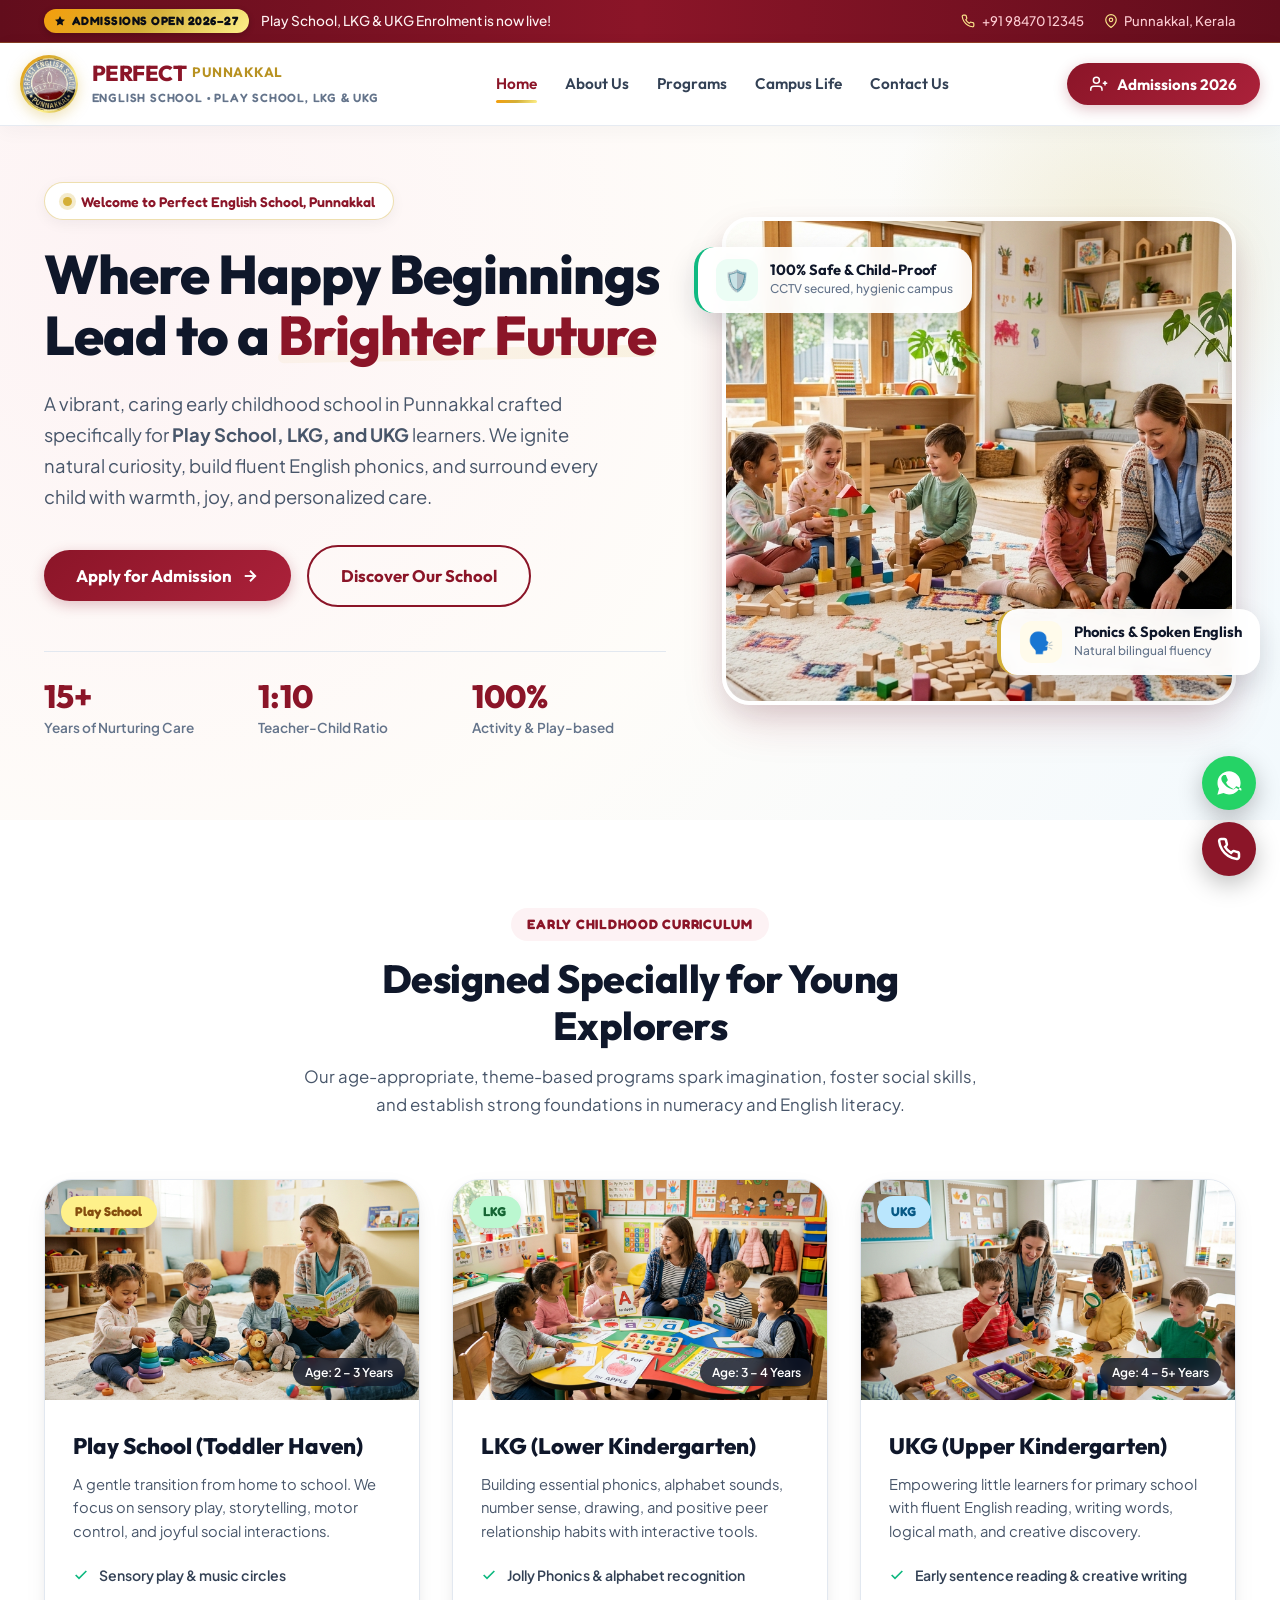
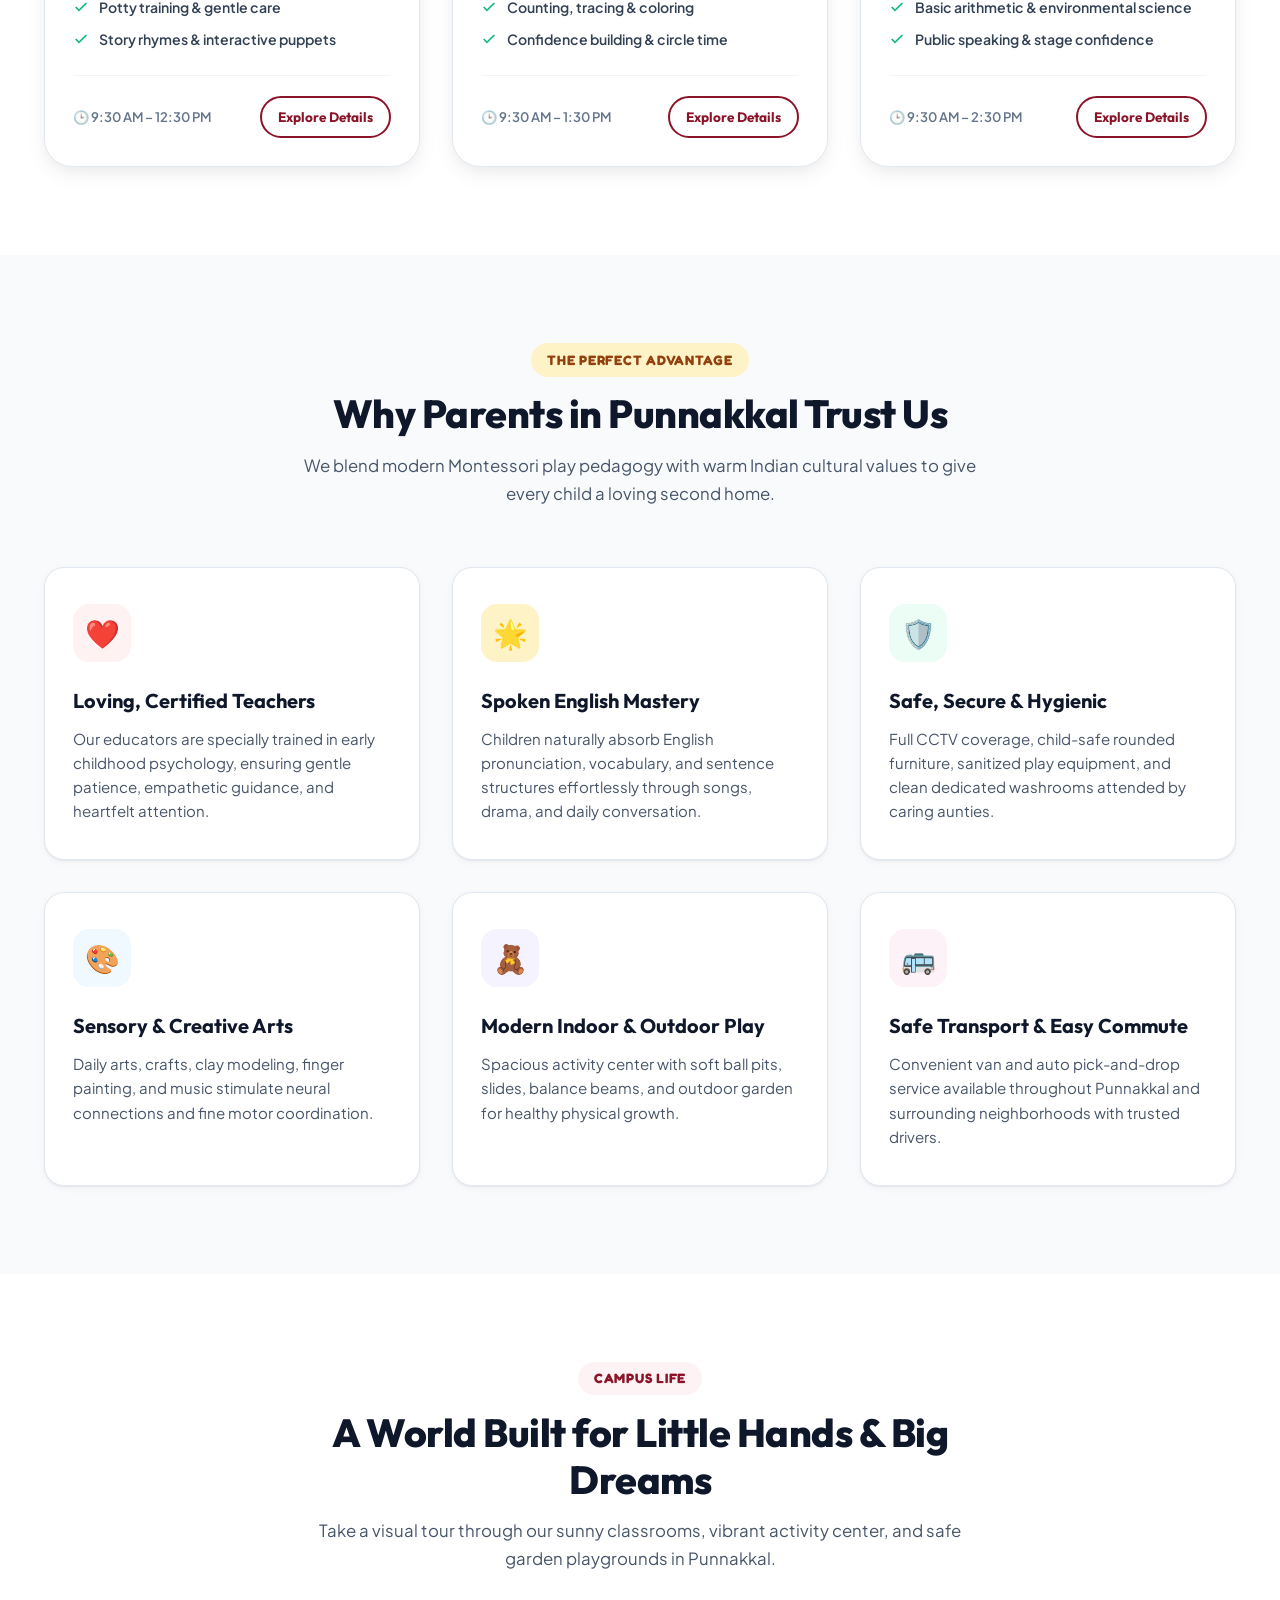
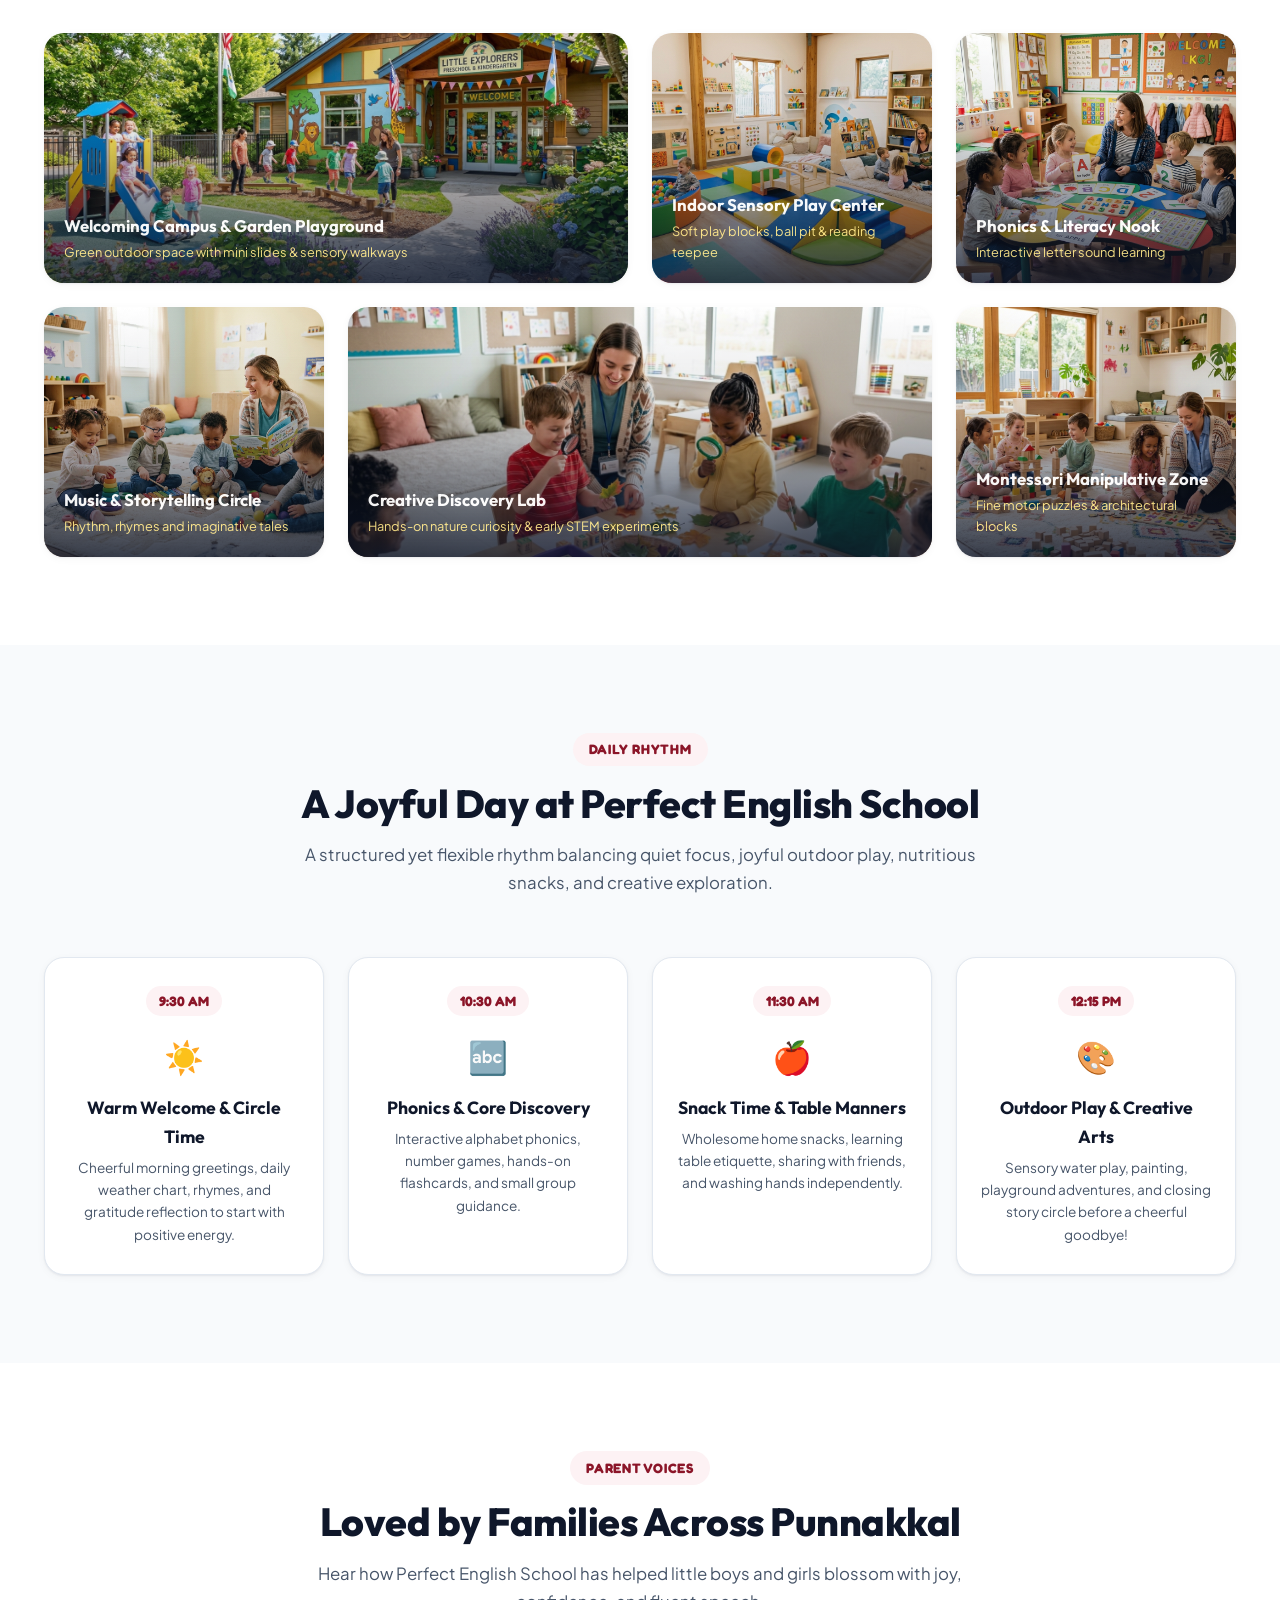
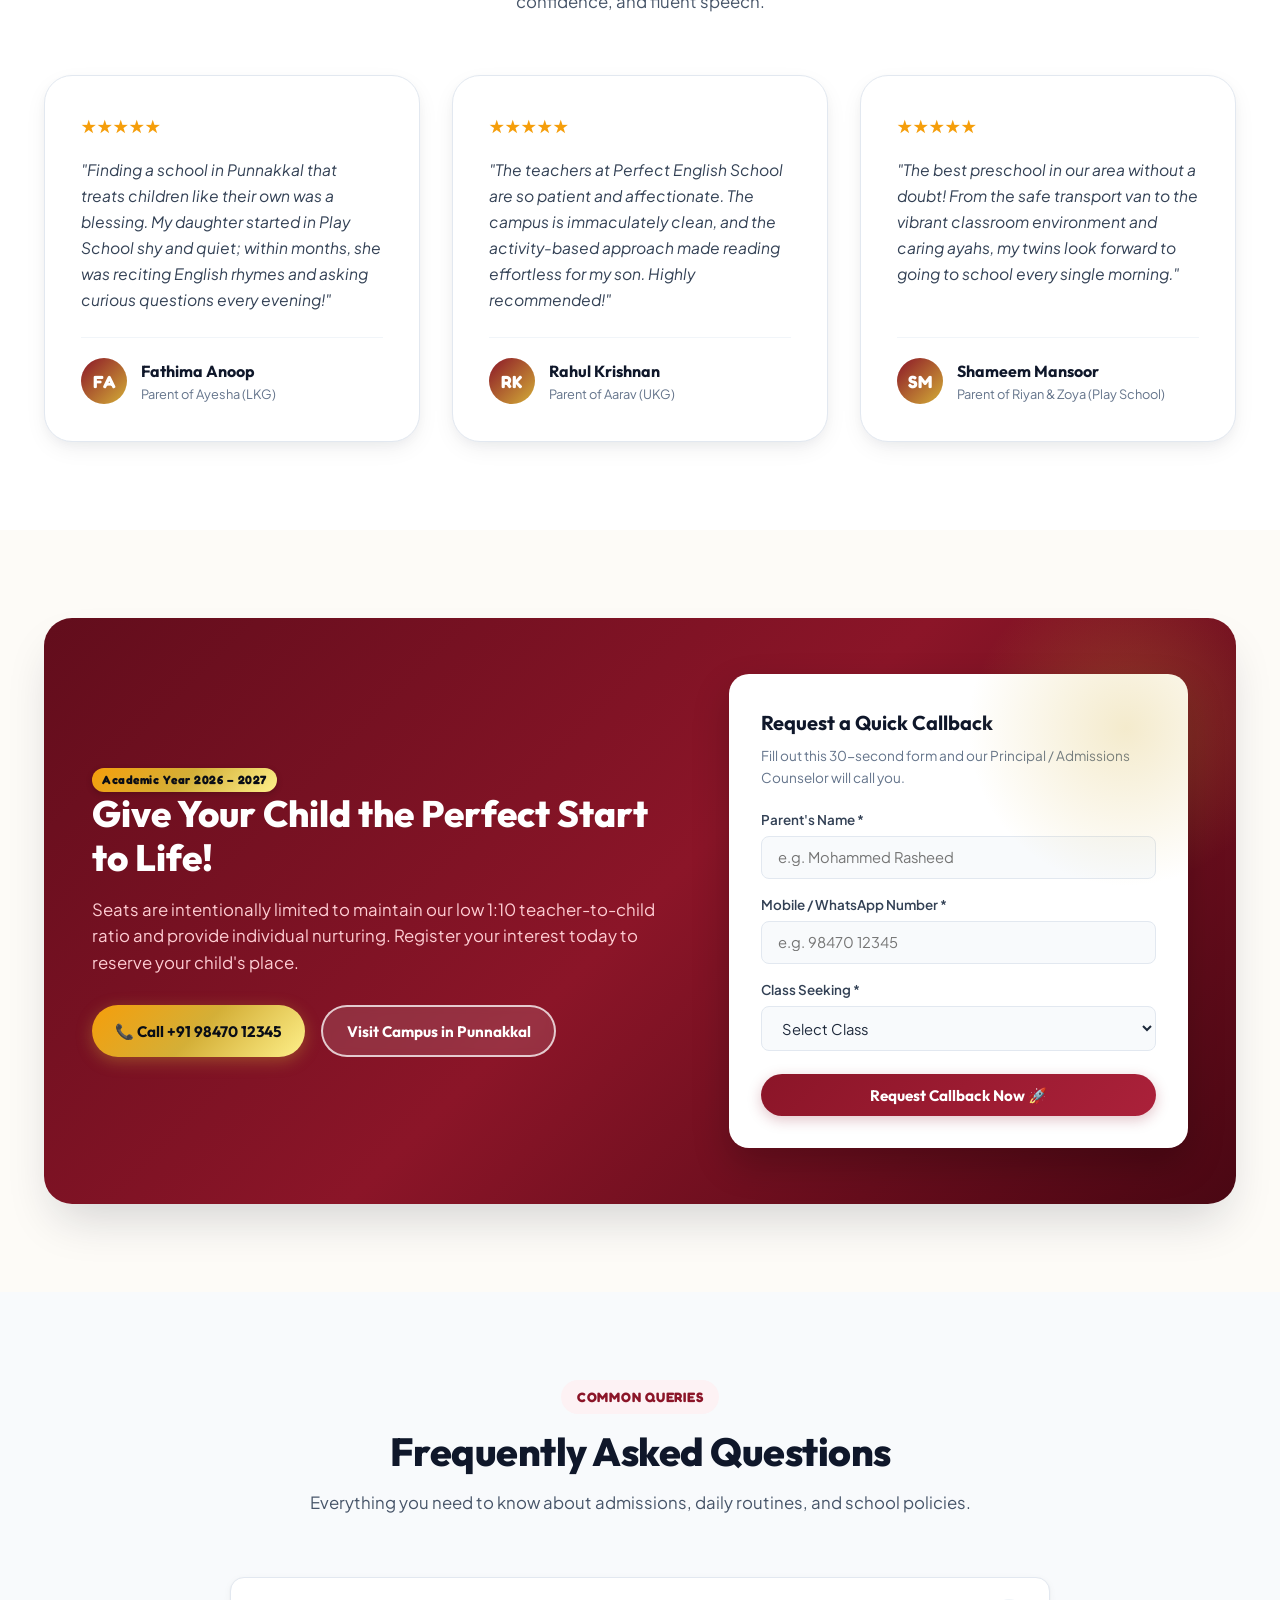
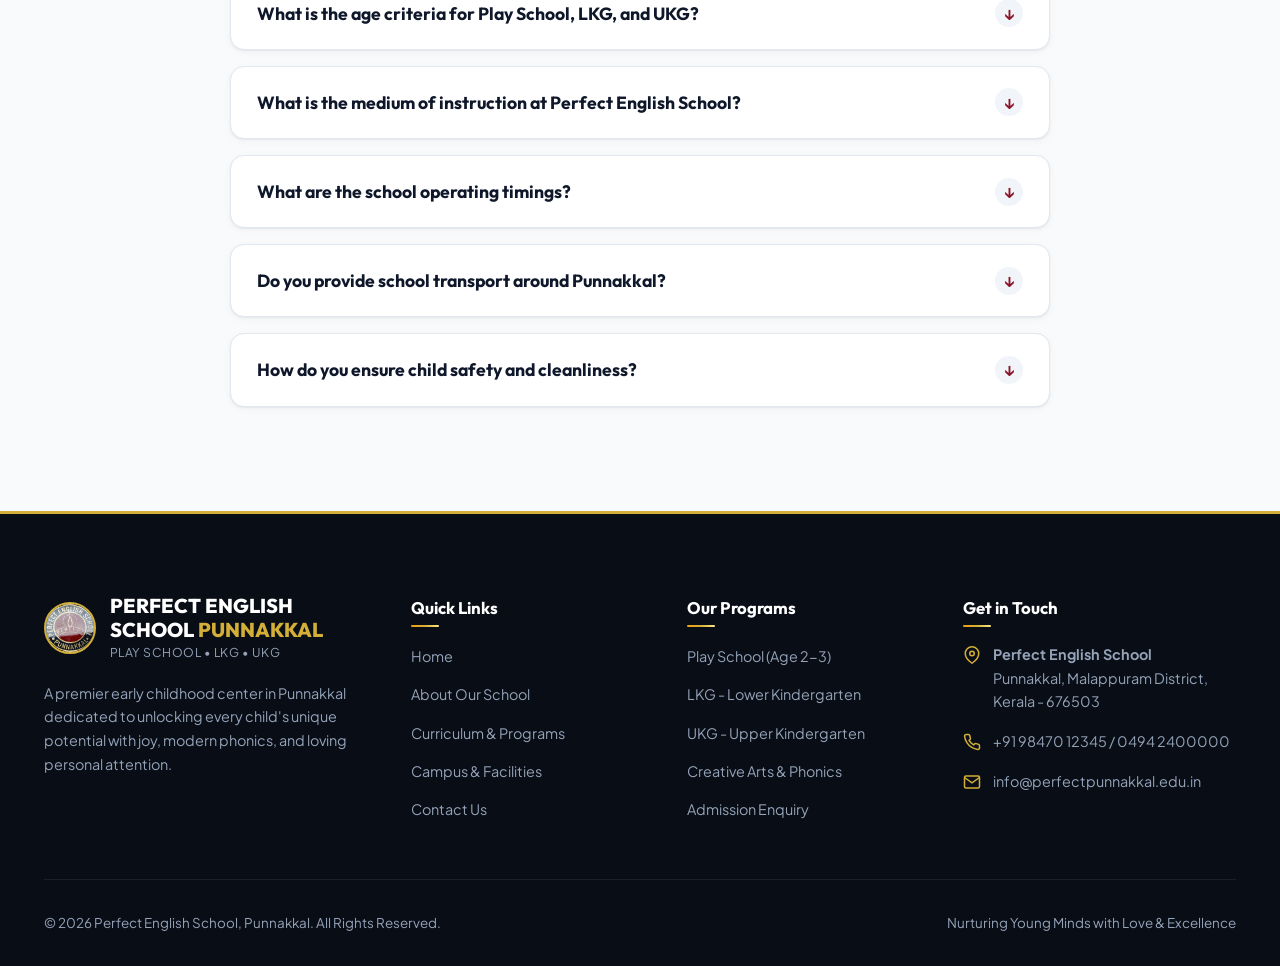
==== index.html @ a6087f50 "Initial commit: Modern school website for Perfect English School Punnakkal (Play School, LKG, UKG)" ====
<!DOCTYPE html>
<html lang="en">
<head>
  <meta charset="UTF-8">
  <meta name="viewport" content="width=device-width, initial-scale=1.0">
  <title>Perfect English School Punnakkal | Best Play School, LKG & UKG in Punnakkal</title>
  <meta name="description" content="Welcome to Perfect English School, Punnakkal. Nurturing young minds through modern Play School, LKG, and UKG education. Safe campus, English phonics, loving teachers, and activity-based learning.">
  <meta name="keywords" content="Perfect English School Punnakkal, Play school Punnakkal, LKG UKG school Punnakkal, preschool Malappuram Kerala, kindergarten Punnakkal">
  <meta property="og:title" content="Perfect English School Punnakkal | Play School, LKG & UKG">
  <meta property="og:description" content="A warm, modern early childhood learning haven in Punnakkal for Play School, LKG, and UKG. Admissions open!">
  <meta property="og:image" content="assets/images/school-logo.jpg">
  <link rel="icon" type="image/jpeg" href="assets/images/school-logo.jpg">
  <link rel="stylesheet" href="assets/css/style.css">
</head>
<body>

  <!-- Top Announcement Bar -->
  <div class="top-bar">
    <div class="container">
      <div class="top-bar-left">
        <span class="badge-tag">
          <svg width="12" height="12" viewBox="0 0 24 24" fill="currentColor"><path d="M12 2l3.09 6.26L22 9.27l-5 4.87 1.18 6.88L12 17.77l-6.18 3.25L7 14.14 2 9.27l6.91-1.01L12 2z"/></svg>
          ADMISSIONS OPEN 2026–27
        </span>
        <span class="top-bar-text">Play School, LKG &amp; UKG Enrolment is now live!</span>
      </div>
      <div class="top-bar-right">
        <a href="tel:+919847000000" class="top-bar-link">
          <svg viewBox="0 0 24 24" fill="none" stroke="currentColor" stroke-width="2"><path d="M22 16.92v3a2 2 0 0 1-2.18 2 19.79 19.79 0 0 1-8.63-3.07 19.5 19.5 0 0 1-6-6 19.79 19.79 0 0 1-3.07-8.67A2 2 0 0 1 4.11 2h3a2 2 0 0 1 2 1.72 12.84 12.84 0 0 0 .7 2.81 2 2 0 0 1-.45 2.11L8.09 9.91a16 16 0 0 0 6 6l1.27-1.27a2 2 0 0 1 2.11-.45 12.84 12.84 0 0 0 2.81.7A2 2 0 0 1 22 16.92z"/></svg>
          +91 98470 12345
        </a>
        <a href="https://maps.google.com" target="_blank" class="top-bar-link">
          <svg viewBox="0 0 24 24" fill="none" stroke="currentColor" stroke-width="2"><path d="M21 10c0 7-9 13-9 13s-9-6-9-13a9 9 0 0 1 18 0z"/><circle cx="12" cy="10" r="3"/></svg>
          Punnakkal, Kerala
        </a>
      </div>
    </div>
  </div>

  <!-- Main Navigation Header -->
  <header class="header-main">
    <div class="container nav-wrap">
      <a href="index.html" class="brand" title="Perfect English School Punnakkal Home">
        <div class="brand-logo-frame">
          <img src="assets/images/school-logo.jpg" alt="Perfect English School Punnakkal Official Logo" width="58" height="58">
        </div>
        <div class="brand-text">
          <div class="brand-title">
            PERFECT <span class="brand-location">PUNNAKKAL</span>
          </div>
          <div class="brand-subtitle">ENGLISH SCHOOL • PLAY SCHOOL, LKG &amp; UKG</div>
        </div>
      </a>

      <!-- Navigation Links -->
      <nav class="nav-menu" id="navMenu">
        <a href="index.html" class="nav-link active">Home</a>
        <a href="about.html" class="nav-link">About Us</a>
        <a href="programs.html" class="nav-link">Programs</a>
        <a href="#campus" class="nav-link">Campus Life</a>
        <a href="contact.html" class="nav-link">Contact Us</a>
        <!-- Mobile drawer visible CTA -->
        <a href="#" class="btn btn-primary btn-sm mobile-nav-cta" data-open-modal="admission">Enquire Now</a>
      </nav>

      <!-- Action Buttons -->
      <div class="nav-actions">
        <button type="button" class="btn btn-primary" data-open-modal="admission">
          <svg class="btn-icon" viewBox="0 0 24 24" fill="none" stroke="currentColor" stroke-width="2"><path d="M16 21v-2a4 4 0 0 0-4-4H5a4 4 0 0 0-4 4v2"/><circle cx="8.5" cy="7" r="4"/><line x1="20" y1="8" x2="20" y2="14"/><line x1="23" y1="11" x2="17" y2="11"/></svg>
          Admissions 2026
        </button>
        <button type="button" class="nav-toggle" id="navToggle" aria-label="Toggle navigation menu" aria-expanded="false">
          <span></span>
          <span></span>
          <span></span>
        </button>
      </div>
    </div>
  </header>

  <!-- Hero Section -->
  <section class="hero">
    <div class="container">
      <div class="hero-grid">
        <div class="hero-content">
          <div class="hero-badge-pill">
            <span class="hero-badge-dot"></span>
            <span>Welcome to Perfect English School, Punnakkal</span>
          </div>
          <h1 class="hero-title">
            Where Happy Beginnings Lead to a <span class="highlight">Brighter Future</span>
          </h1>
          <p class="hero-lead">
            A vibrant, caring early childhood school in Punnakkal crafted specifically for <strong>Play School, LKG, and UKG</strong> learners. We ignite natural curiosity, build fluent English phonics, and surround every child with warmth, joy, and personalized care.
          </p>

          <div class="hero-cta-group">
            <button type="button" class="btn btn-primary btn-lg" data-open-modal="admission">
              Apply for Admission
              <svg width="18" height="18" viewBox="0 0 24 24" fill="none" stroke="currentColor" stroke-width="2.5"><line x1="5" y1="12" x2="19" y2="12"></line><polyline points="12 5 19 12 12 19"></polyline></svg>
            </button>
            <a href="about.html" class="btn btn-outline btn-lg">
              Discover Our School
            </a>
          </div>

          <!-- Quick Stats -->
          <div class="hero-stats">
            <div class="stat-item">
              <span class="stat-num" data-target="15" data-suffix="+">15+</span>
              <span class="stat-label">Years of Nurturing Care</span>
            </div>
            <div class="stat-item">
              <span class="stat-num" data-target="1" data-suffix=":10">1:10</span>
              <span class="stat-label">Teacher-Child Ratio</span>
            </div>
            <div class="stat-item">
              <span class="stat-num" data-target="100" data-suffix="%">100%</span>
              <span class="stat-label">Activity &amp; Play-based</span>
            </div>
          </div>
        </div>

        <!-- Hero Visual Showcase -->
        <div class="hero-visual">
          <div class="hero-media-wrapper">
            <img src="assets/images/hero-kids.jpg" alt="Children engaged in joyful Montessori early learning at Perfect English School Punnakkal">
          </div>

          <!-- Floating Badge 1 -->
          <div class="floating-badge floating-badge-1">
            <div class="badge-icon-box icon-box-mint">🛡️</div>
            <div class="badge-content">
              <h4>100% Safe &amp; Child-Proof</h4>
              <p>CCTV secured, hygienic campus</p>
            </div>
          </div>

          <!-- Floating Badge 2 -->
          <div class="floating-badge floating-badge-2">
            <div class="badge-icon-box icon-box-gold">🗣️</div>
            <div class="badge-content">
              <h4>Phonics &amp; Spoken English</h4>
              <p>Natural bilingual fluency</p>
            </div>
          </div>
        </div>
      </div>
    </div>
  </section>

  <!-- Programs Overview Section -->
  <section class="section section-bg-white" id="programs">
    <div class="container">
      <div class="section-header">
        <span class="section-tag">Early Childhood Curriculum</span>
        <h2 class="section-title">Designed Specially for Young Explorers</h2>
        <p class="section-desc">Our age-appropriate, theme-based programs spark imagination, foster social skills, and establish strong foundations in numeracy and English literacy.</p>
      </div>

      <div class="programs-grid">
        <!-- Play School Card -->
        <article class="program-card">
          <div class="program-image-box">
            <img src="assets/images/playschool.jpg" alt="Toddlers having fun at Play School">
            <span class="program-badge badge-play">Play School</span>
            <span class="program-age">Age: 2 – 3 Years</span>
          </div>
          <div class="program-body">
            <h3 class="program-title">Play School (Toddler Haven)</h3>
            <p class="program-desc">A gentle transition from home to school. We focus on sensory play, storytelling, motor control, and joyful social interactions.</p>
            <div class="program-features">
              <div class="program-feature-item">
                <svg viewBox="0 0 24 24" fill="none" stroke="currentColor" stroke-width="2.5"><polyline points="20 6 9 17 4 12"/></svg>
                Sensory play &amp; music circles
              </div>
              <div class="program-feature-item">
                <svg viewBox="0 0 24 24" fill="none" stroke="currentColor" stroke-width="2.5"><polyline points="20 6 9 17 4 12"/></svg>
                Potty training &amp; gentle care
              </div>
              <div class="program-feature-item">
                <svg viewBox="0 0 24 24" fill="none" stroke="currentColor" stroke-width="2.5"><polyline points="20 6 9 17 4 12"/></svg>
                Story rhymes &amp; interactive puppets
              </div>
            </div>
            <div class="program-footer">
              <span class="program-timing">🕒 9:30 AM – 12:30 PM</span>
              <a href="programs.html#playschool" class="btn btn-outline btn-sm">Explore Details</a>
            </div>
          </div>
        </article>

        <!-- LKG Card -->
        <article class="program-card">
          <div class="program-image-box">
            <img src="assets/images/lkg.jpg" alt="LKG students learning alphabet and phonics">
            <span class="program-badge badge-lkg">LKG</span>
            <span class="program-age">Age: 3 – 4 Years</span>
          </div>
          <div class="program-body">
            <h3 class="program-title">LKG (Lower Kindergarten)</h3>
            <p class="program-desc">Building essential phonics, alphabet sounds, number sense, drawing, and positive peer relationship habits with interactive tools.</p>
            <div class="program-features">
              <div class="program-feature-item">
                <svg viewBox="0 0 24 24" fill="none" stroke="currentColor" stroke-width="2.5"><polyline points="20 6 9 17 4 12"/></svg>
                Jolly Phonics &amp; alphabet recognition
              </div>
              <div class="program-feature-item">
                <svg viewBox="0 0 24 24" fill="none" stroke="currentColor" stroke-width="2.5"><polyline points="20 6 9 17 4 12"/></svg>
                Counting, tracing &amp; coloring
              </div>
              <div class="program-feature-item">
                <svg viewBox="0 0 24 24" fill="none" stroke="currentColor" stroke-width="2.5"><polyline points="20 6 9 17 4 12"/></svg>
                Confidence building &amp; circle time
              </div>
            </div>
            <div class="program-footer">
              <span class="program-timing">🕒 9:30 AM – 1:30 PM</span>
              <a href="programs.html#lkg" class="btn btn-outline btn-sm">Explore Details</a>
            </div>
          </div>
        </article>

        <!-- UKG Card -->
        <article class="program-card">
          <div class="program-image-box">
            <img src="assets/images/ukg.jpg" alt="UKG students exploring nature science and reading">
            <span class="program-badge badge-ukg">UKG</span>
            <span class="program-age">Age: 4 – 5+ Years</span>
          </div>
          <div class="program-body">
            <h3 class="program-title">UKG (Upper Kindergarten)</h3>
            <p class="program-desc">Empowering little learners for primary school with fluent English reading, writing words, logical math, and creative discovery.</p>
            <div class="program-features">
              <div class="program-feature-item">
                <svg viewBox="0 0 24 24" fill="none" stroke="currentColor" stroke-width="2.5"><polyline points="20 6 9 17 4 12"/></svg>
                Early sentence reading &amp; creative writing
              </div>
              <div class="program-feature-item">
                <svg viewBox="0 0 24 24" fill="none" stroke="currentColor" stroke-width="2.5"><polyline points="20 6 9 17 4 12"/></svg>
                Basic arithmetic &amp; environmental science
              </div>
              <div class="program-feature-item">
                <svg viewBox="0 0 24 24" fill="none" stroke="currentColor" stroke-width="2.5"><polyline points="20 6 9 17 4 12"/></svg>
                Public speaking &amp; stage confidence
              </div>
            </div>
            <div class="program-footer">
              <span class="program-timing">🕒 9:30 AM – 2:30 PM</span>
              <a href="programs.html#ukg" class="btn btn-outline btn-sm">Explore Details</a>
            </div>
          </div>
        </article>
      </div>
    </div>
  </section>

  <!-- Why Choose Perfect English School -->
  <section class="section section-bg-soft">
    <div class="container">
      <div class="section-header">
        <span class="section-tag section-tag-gold">The Perfect Advantage</span>
        <h2 class="section-title">Why Parents in Punnakkal Trust Us</h2>
        <p class="section-desc">We blend modern Montessori play pedagogy with warm Indian cultural values to give every child a loving second home.</p>
      </div>

      <div class="features-grid">
        <div class="feature-box">
          <div class="feature-icon-wrapper" style="background:#fef2f2; color:#8b1528;">❤️</div>
          <h3>Loving, Certified Teachers</h3>
          <p>Our educators are specially trained in early childhood psychology, ensuring gentle patience, empathetic guidance, and heartfelt attention.</p>
        </div>

        <div class="feature-box">
          <div class="feature-icon-wrapper" style="background:#fef3c7; color:#d97706;">🌟</div>
          <h3>Spoken English Mastery</h3>
          <p>Children naturally absorb English pronunciation, vocabulary, and sentence structures effortlessly through songs, drama, and daily conversation.</p>
        </div>

        <div class="feature-box">
          <div class="feature-icon-wrapper" style="background:#ecfdf5; color:#059669;">🛡️</div>
          <h3>Safe, Secure &amp; Hygienic</h3>
          <p>Full CCTV coverage, child-safe rounded furniture, sanitized play equipment, and clean dedicated washrooms attended by caring aunties.</p>
        </div>

        <div class="feature-box">
          <div class="feature-icon-wrapper" style="background:#f0f9ff; color:#0284c7;">🎨</div>
          <h3>Sensory &amp; Creative Arts</h3>
          <p>Daily arts, crafts, clay modeling, finger painting, and music stimulate neural connections and fine motor coordination.</p>
        </div>

        <div class="feature-box">
          <div class="feature-icon-wrapper" style="background:#f5f3ff; color:#7c3aed;">🧸</div>
          <h3>Modern Indoor &amp; Outdoor Play</h3>
          <p>Spacious activity center with soft ball pits, slides, balance beams, and outdoor garden for healthy physical growth.</p>
        </div>

        <div class="feature-box">
          <div class="feature-icon-wrapper" style="background:#fdf2f8; color:#db2777;">🚌</div>
          <h3>Safe Transport &amp; Easy Commute</h3>
          <p>Convenient van and auto pick-and-drop service available throughout Punnakkal and surrounding neighborhoods with trusted drivers.</p>
        </div>
      </div>
    </div>
  </section>

  <!-- Campus Life & Facilities Section -->
  <section class="section section-bg-white" id="campus">
    <div class="container">
      <div class="section-header">
        <span class="section-tag">Campus Life</span>
        <h2 class="section-title">A World Built for Little Hands &amp; Big Dreams</h2>
        <p class="section-desc">Take a visual tour through our sunny classrooms, vibrant activity center, and safe garden playgrounds in Punnakkal.</p>
      </div>

      <div class="gallery-grid">
        <div class="gallery-card featured">
          <img src="assets/images/campus-exterior.jpg" alt="Welcoming exterior and garden of Perfect English School Punnakkal">
          <div class="gallery-overlay">
            <h4>Welcoming Campus &amp; Garden Playground</h4>
            <p>Green outdoor space with mini slides &amp; sensory walkways</p>
          </div>
        </div>

        <div class="gallery-card">
          <img src="assets/images/activity-room.jpg" alt="Indoor sensory activity center and ball pit">
          <div class="gallery-overlay">
            <h4>Indoor Sensory Play Center</h4>
            <p>Soft play blocks, ball pit &amp; reading teepee</p>
          </div>
        </div>

        <div class="gallery-card">
          <img src="assets/images/lkg.jpg" alt="Interactive English phonics corner">
          <div class="gallery-overlay">
            <h4>Phonics &amp; Literacy Nook</h4>
            <p>Interactive letter sound learning</p>
          </div>
        </div>

        <div class="gallery-card">
          <img src="assets/images/playschool.jpg" alt="Toddler storytelling and music corner">
          <div class="gallery-overlay">
            <h4>Music &amp; Storytelling Circle</h4>
            <p>Rhythm, rhymes and imaginative tales</p>
          </div>
        </div>

        <div class="gallery-card featured">
          <img src="assets/images/ukg.jpg" alt="Hands on science discovery by UKG kids">
          <div class="gallery-overlay">
            <h4>Creative Discovery Lab</h4>
            <p>Hands-on nature curiosity &amp; early STEM experiments</p>
          </div>
        </div>

        <div class="gallery-card">
          <img src="assets/images/hero-kids.jpg" alt="Montessori wooden puzzle area">
          <div class="gallery-overlay">
            <h4>Montessori Manipulative Zone</h4>
            <p>Fine motor puzzles &amp; architectural blocks</p>
          </div>
        </div>
      </div>
    </div>
  </section>

  <!-- A Day In The Life Timeline -->
  <section class="section section-bg-soft">
    <div class="container">
      <div class="section-header">
        <span class="section-tag">Daily Rhythm</span>
        <h2 class="section-title">A Joyful Day at Perfect English School</h2>
        <p class="section-desc">A structured yet flexible rhythm balancing quiet focus, joyful outdoor play, nutritious snacks, and creative exploration.</p>
      </div>

      <div class="timeline-grid">
        <div class="timeline-card">
          <span class="timeline-time">9:30 AM</span>
          <div class="timeline-icon">☀️</div>
          <h3 class="timeline-title">Warm Welcome &amp; Circle Time</h3>
          <p class="timeline-desc">Cheerful morning greetings, daily weather chart, rhymes, and gratitude reflection to start with positive energy.</p>
        </div>

        <div class="timeline-card">
          <span class="timeline-time">10:30 AM</span>
          <div class="timeline-icon">🔤</div>
          <h3 class="timeline-title">Phonics &amp; Core Discovery</h3>
          <p class="timeline-desc">Interactive alphabet phonics, number games, hands-on flashcards, and small group guidance.</p>
        </div>

        <div class="timeline-card">
          <span class="timeline-time">11:30 AM</span>
          <div class="timeline-icon">🍎</div>
          <h3 class="timeline-title">Snack Time &amp; Table Manners</h3>
          <p class="timeline-desc">Wholesome home snacks, learning table etiquette, sharing with friends, and washing hands independently.</p>
        </div>

        <div class="timeline-card">
          <span class="timeline-time">12:15 PM</span>
          <div class="timeline-icon">🎨</div>
          <h3 class="timeline-title">Outdoor Play &amp; Creative Arts</h3>
          <p class="timeline-desc">Sensory water play, painting, playground adventures, and closing story circle before a cheerful goodbye!</p>
        </div>
      </div>
    </div>
  </section>

  <!-- Testimonials Section -->
  <section class="section section-bg-white">
    <div class="container">
      <div class="section-header">
        <span class="section-tag">Parent Voices</span>
        <h2 class="section-title">Loved by Families Across Punnakkal</h2>
        <p class="section-desc">Hear how Perfect English School has helped little boys and girls blossom with joy, confidence, and fluent speech.</p>
      </div>

      <div class="testimonials-grid">
        <div class="testimonial-card">
          <div>
            <div class="stars">★★★★★</div>
            <p class="testimonial-quote">
              "Finding a school in Punnakkal that treats children like their own was a blessing. My daughter started in Play School shy and quiet; within months, she was reciting English rhymes and asking curious questions every evening!"
            </p>
          </div>
          <div class="testimonial-author">
            <div class="author-avatar">FA</div>
            <div>
              <div class="author-name">Fathima Anoop</div>
              <div class="author-role">Parent of Ayesha (LKG)</div>
            </div>
          </div>
        </div>

        <div class="testimonial-card">
          <div>
            <div class="stars">★★★★★</div>
            <p class="testimonial-quote">
              "The teachers at Perfect English School are so patient and affectionate. The campus is immaculately clean, and the activity-based approach made reading effortless for my son. Highly recommended!"
            </p>
          </div>
          <div class="testimonial-author">
            <div class="author-avatar">RK</div>
            <div>
              <div class="author-name">Rahul Krishnan</div>
              <div class="author-role">Parent of Aarav (UKG)</div>
            </div>
          </div>
        </div>

        <div class="testimonial-card">
          <div>
            <div class="stars">★★★★★</div>
            <p class="testimonial-quote">
              "The best preschool in our area without a doubt! From the safe transport van to the vibrant classroom environment and caring ayahs, my twins look forward to going to school every single morning."
            </p>
          </div>
          <div class="testimonial-author">
            <div class="author-avatar">SM</div>
            <div>
              <div class="author-name">Shameem Mansoor</div>
              <div class="author-role">Parent of Riyan &amp; Zoya (Play School)</div>
            </div>
          </div>
        </div>
      </div>
    </div>
  </section>

  <!-- Quick Admission Callout Banner -->
  <section class="section">
    <div class="container">
      <div class="cta-banner">
        <div class="cta-content">
          <span class="badge-tag">Academic Year 2026 – 2027</span>
          <h2>Give Your Child the Perfect Start to Life!</h2>
          <p>Seats are intentionally limited to maintain our low 1:10 teacher-to-child ratio and provide individual nurturing. Register your interest today to reserve your child's place.</p>
          <div style="display: flex; gap: 1rem; flex-wrap: wrap;">
            <a href="tel:+919847012345" class="btn btn-gold">
              📞 Call +91 98470 12345
            </a>
            <a href="contact.html" class="btn btn-outline-white">
              Visit Campus in Punnakkal
            </a>
          </div>
        </div>

        <div class="cta-quick-form">
          <h4>Request a Quick Callback</h4>
          <p>Fill out this 30-second form and our Principal / Admissions Counselor will call you.</p>
          <form id="quickAdmissionForm">
            <div class="form-group">
              <label class="form-label" for="quickParentName">Parent's Name *</label>
              <input type="text" id="quickParentName" class="form-control" placeholder="e.g. Mohammed Rasheed" required>
            </div>
            <div class="form-group">
              <label class="form-label" for="quickPhone">Mobile / WhatsApp Number *</label>
              <input type="tel" id="quickPhone" class="form-control" placeholder="e.g. 98470 12345" required>
            </div>
            <div class="form-group">
              <label class="form-label" for="quickClass">Class Seeking *</label>
              <select id="quickClass" class="form-control" required>
                <option value="">Select Class</option>
                <option value="Play School">Play School (Age 2-3)</option>
                <option value="LKG">LKG (Age 3-4)</option>
                <option value="UKG">UKG (Age 4-5+)</option>
              </select>
            </div>
            <button type="submit" class="btn btn-primary" style="width: 100%; margin-top: 0.5rem;">
              Request Callback Now 🚀
            </button>
          </form>
        </div>
      </div>
    </div>
  </section>

  <!-- FAQ Section -->
  <section class="section section-bg-soft">
    <div class="container">
      <div class="section-header">
        <span class="section-tag">Common Queries</span>
        <h2 class="section-title">Frequently Asked Questions</h2>
        <p class="section-desc">Everything you need to know about admissions, daily routines, and school policies.</p>
      </div>

      <div class="faq-wrap">
        <div class="faq-item">
          <button type="button" class="faq-question">
            <h3>What is the age criteria for Play School, LKG, and UKG?</h3>
            <span class="faq-icon">↓</span>
          </button>
          <div class="faq-answer">
            <div class="faq-answer-inner">
              For <strong>Play School</strong>, children should be 2 to 3 years old by the time of admission. For <strong>LKG</strong>, children should have completed 3 years (3 to 4 years). For <strong>UKG</strong>, the recommended age is 4 to 5+ years. Slight grace periods are accommodated based on child readiness.
            </div>
          </div>
        </div>

        <div class="faq-item">
          <button type="button" class="faq-question">
            <h3>What is the medium of instruction at Perfect English School?</h3>
            <span class="faq-icon">↓</span>
          </button>
          <div class="faq-answer">
            <div class="faq-answer-inner">
              Our medium of instruction is English, supported by gentle bilingual guidance in Malayalam during the initial transition period so that children feel fully comfortable and secure while effortlessly acquiring English fluency.
            </div>
          </div>
        </div>

        <div class="faq-item">
          <button type="button" class="faq-question">
            <h3>What are the school operating timings?</h3>
            <span class="faq-icon">↓</span>
          </button>
          <div class="faq-answer">
            <div class="faq-answer-inner">
              Play School operates from 9:30 AM to 12:30 PM. LKG runs from 9:30 AM to 1:30 PM, and UKG operates from 9:30 AM to 2:30 PM (Monday through Friday). The administrative office is open from 9:00 AM to 4:00 PM for parent visits.
            </div>
          </div>
        </div>

        <div class="faq-item">
          <button type="button" class="faq-question">
            <h3>Do you provide school transport around Punnakkal?</h3>
            <span class="faq-icon">↓</span>
          </button>
          <div class="faq-answer">
            <div class="faq-answer-inner">
              Yes! We have safe, verified school vehicles covering Punnakkal and surrounding nearby towns and residential clusters with experienced drivers and accompanying female attendants.
            </div>
          </div>
        </div>

        <div class="faq-item">
          <button type="button" class="faq-question">
            <h3>How do you ensure child safety and cleanliness?</h3>
            <span class="faq-icon">↓</span>
          </button>
          <div class="faq-answer">
            <div class="faq-answer-inner">
              Safety is our top priority. Our entire campus is monitored by high-definition CCTV cameras. All classroom furniture has rounded, child-safe edges, and our restrooms are regularly sanitized by full-time female caregivers.
            </div>
          </div>
        </div>
      </div>
    </div>
  </section>

  <!-- Footer -->
  <footer class="footer">
    <div class="container">
      <div class="footer-grid">
        <div class="footer-brand">
          <div class="footer-logo-row">
            <img src="assets/images/school-logo.jpg" alt="Perfect English School Logo" class="footer-logo-img">
            <div>
              <div class="footer-brand-title">PERFECT ENGLISH SCHOOL <span>PUNNAKKAL</span></div>
              <div class="footer-brand-tagline">PLAY SCHOOL • LKG • UKG</div>
            </div>
          </div>
          <p class="footer-desc">
            A premier early childhood center in Punnakkal dedicated to unlocking every child's unique potential with joy, modern phonics, and loving personal attention.
          </p>
        </div>

        <div>
          <h4 class="footer-title">Quick Links</h4>
          <ul class="footer-links">
            <li><a href="index.html">Home</a></li>
            <li><a href="about.html">About Our School</a></li>
            <li><a href="programs.html">Curriculum &amp; Programs</a></li>
            <li><a href="#campus">Campus &amp; Facilities</a></li>
            <li><a href="contact.html">Contact Us</a></li>
          </ul>
        </div>

        <div>
          <h4 class="footer-title">Our Programs</h4>
          <ul class="footer-links">
            <li><a href="programs.html#playschool">Play School (Age 2-3)</a></li>
            <li><a href="programs.html#lkg">LKG - Lower Kindergarten</a></li>
            <li><a href="programs.html#ukg">UKG - Upper Kindergarten</a></li>
            <li><a href="programs.html#activities">Creative Arts &amp; Phonics</a></li>
            <li><a href="#" data-open-modal="admission">Admission Enquiry</a></li>
          </ul>
        </div>

        <div>
          <h4 class="footer-title">Get in Touch</h4>
          <div class="footer-contact-item">
            <svg viewBox="0 0 24 24" fill="none" stroke="currentColor" stroke-width="2"><path d="M21 10c0 7-9 13-9 13s-9-6-9-13a9 9 0 0 1 18 0z"/><circle cx="12" cy="10" r="3"/></svg>
            <div>
              <strong>Perfect English School</strong><br>
              Punnakkal, Malappuram District, Kerala - 676503
            </div>
          </div>
          <div class="footer-contact-item">
            <svg viewBox="0 0 24 24" fill="none" stroke="currentColor" stroke-width="2"><path d="M22 16.92v3a2 2 0 0 1-2.18 2 19.79 19.79 0 0 1-8.63-3.07 19.5 19.5 0 0 1-6-6 19.79 19.79 0 0 1-3.07-8.67A2 2 0 0 1 4.11 2h3a2 2 0 0 1 2 1.72 12.84 12.84 0 0 0 .7 2.81 2 2 0 0 1-.45 2.11L8.09 9.91a16 16 0 0 0 6 6l1.27-1.27a2 2 0 0 1 2.11-.45 12.84 12.84 0 0 0 2.81.7A2 2 0 0 1 22 16.92z"/></svg>
            <div>+91 98470 12345 / 0494 2400000</div>
          </div>
          <div class="footer-contact-item">
            <svg viewBox="0 0 24 24" fill="none" stroke="currentColor" stroke-width="2"><path d="M4 4h16c1.1 0 2 .9 2 2v12c0 1.1-.9 2-2 2H4c-1.1 0-2-.9-2-2V6c0-1.1.9-2 2-2z"/><polyline points="22,6 12,13 2,6"/></svg>
            <div>info@perfectpunnakkal.edu.in</div>
          </div>
        </div>
      </div>

      <div class="footer-bottom">
        <div>&copy; 2026 Perfect English School, Punnakkal. All Rights Reserved.</div>
        <div>Nurturing Young Minds with Love &amp; Excellence</div>
      </div>
    </div>
  </footer>

  <!-- Floating Actions (WhatsApp & Call) -->
  <div class="floating-actions">
    <a href="https://wa.me/919847012345?text=Hello%20Perfect%20English%20School%20Punnakkal,%20I%20would%20like%20to%20enquire%20about%20admissions" target="_blank" class="fab-btn fab-whatsapp" aria-label="Chat on WhatsApp">
      <svg width="28" height="28" viewBox="0 0 24 24" fill="currentColor">
        <path d="M12.04 2c-5.46 0-9.91 4.45-9.91 9.91 0 1.75.46 3.45 1.32 4.95L2.05 22l5.25-1.38c1.45.79 3.08 1.21 4.74 1.21 5.46 0 9.91-4.45 9.91-9.91 0-5.46-4.45-9.92-9.91-9.92zm5.82 14.07c-.24.68-1.39 1.3-1.92 1.38-.5.08-1.14.11-3.69-.93-3.26-1.33-5.35-4.63-5.51-4.85-.16-.22-1.32-1.76-1.32-3.36 0-1.6 1.05-2.39 1.42-2.71.37-.32.81-.4 1.08-.4.27 0 .54.01.78.02.25.01.59-.1.92.7.34.82 1.16 2.82 1.26 3.03.1.21.17.46.03.73-.14.27-.21.44-.42.68-.21.24-.44.54-.63.73-.21.2-.43.43-.19.84.25.42 1.1 1.81 2.37 2.94 1.63 1.45 3.01 1.9 3.44 2.11.43.21.68.18.93-.11.25-.29 1.08-1.25 1.37-1.68.29-.43.58-.36.98-.21.4.15 2.53 1.19 2.96 1.41.44.22.73.33.84.52.1.19.1 1.09-.14 1.77z"/>
      </svg>
      <span class="fab-tooltip">Chat with us on WhatsApp</span>
    </a>
    <a href="tel:+919847012345" class="fab-btn fab-call" aria-label="Call School">
      <svg width="24" height="24" viewBox="0 0 24 24" fill="none" stroke="currentColor" stroke-width="2.5"><path d="M22 16.92v3a2 2 0 0 1-2.18 2 19.79 19.79 0 0 1-8.63-3.07 19.5 19.5 0 0 1-6-6 19.79 19.79 0 0 1-3.07-8.67A2 2 0 0 1 4.11 2h3a2 2 0 0 1 2 1.72 12.84 12.84 0 0 0 .7 2.81 2 2 0 0 1-.45 2.11L8.09 9.91a16 16 0 0 0 6 6l1.27-1.27a2 2 0 0 1 2.11-.45 12.84 12.84 0 0 0 2.81.7A2 2 0 0 1 22 16.92z"/></svg>
      <span class="fab-tooltip">Direct Call</span>
    </a>
  </div>

  <!-- Admission Modal -->
  <div class="modal-backdrop" id="admissionModal" role="dialog" aria-modal="true" aria-labelledby="modalTitle">
    <div class="modal-card">
      <button type="button" class="modal-close-btn" id="modalCloseBtn" aria-label="Close dialog">✕</button>
      <div class="modal-header">
        <span class="badge-tag" style="margin-bottom: 0.5rem;">Admissions 2026–2027</span>
        <h3 class="modal-title" id="modalTitle">Enquire for Admission</h3>
        <p class="modal-subtitle">Leave your details below and our Admissions Coordinator will contact you with fee structures and campus visit options.</p>
      </div>
      <form id="admissionForm">
        <div class="form-row">
          <div class="form-group">
            <label class="form-label" for="parentName">Parent's Name *</label>
            <input type="text" id="parentName" class="form-control" placeholder="e.g. Anjali Nair" required>
          </div>
          <div class="form-group">
            <label class="form-label" for="phoneNum">Phone / WhatsApp Number *</label>
            <input type="tel" id="phoneNum" class="form-control" placeholder="e.g. 98470 12345" required>
          </div>
        </div>

        <div class="form-row">
          <div class="form-group">
            <label class="form-label" for="childName">Child's Name *</label>
            <input type="text" id="childName" class="form-control" placeholder="Child's full name" required>
          </div>
          <div class="form-group">
            <label class="form-label" for="childAge">Child's Age / DOB *</label>
            <input type="text" id="childAge" class="form-control" placeholder="e.g. 3.5 Years" required>
          </div>
        </div>

        <div class="form-group">
          <label class="form-label" for="programSelect">Class Seeking Admission For *</label>
          <select id="programSelect" class="form-control" required>
            <option value="">-- Choose Class --</option>
            <option value="Play School">Play School (Ages 2 to 3)</option>
            <option value="LKG">LKG - Lower Kindergarten (Ages 3 to 4)</option>
            <option value="UKG">UKG - Upper Kindergarten (Ages 4 to 5+)</option>
          </select>
        </div>

        <div class="form-group">
          <label class="form-label" for="addressArea">Residential Area / Landmark in/near Punnakkal</label>
          <input type="text" id="addressArea" class="form-control" placeholder="e.g. Near Punnakkal Bus Stop">
        </div>

        <div class="form-group">
          <label class="form-label" for="enquiryMessage">Any specific question or need?</label>
          <textarea id="enquiryMessage" class="form-control" rows="3" placeholder="Tell us if you need school transport or have specific preferences..."></textarea>
        </div>

        <button type="submit" class="btn btn-primary btn-lg" style="width: 100%; margin-top: 0.5rem;">
          Submit Admission Enquiry ✨
        </button>
      </form>
    </div>
  </div>

  <script src="assets/js/main.js"></script>
</body>
</html>
---- assets/css/style.css ----
/* ===================================================================
   PERFECT ENGLISH SCHOOL PUNNAKKAL
   Play School • LKG • UKG
   Modern Preschool & Kindergarten Stylesheet
   =================================================================== */

@import url('https://fonts.googleapis.com/css2?family=Fredoka:wght@400;500;600;700&family=Outfit:wght@400;500;600;700;800&family=Plus+Jakarta+Sans:ital,wght@0,400;0,500;0,600;0,700;1,400&display=swap');

:root {
  /* Brand Palette from Logo */
  --primary: #8b1528;
  --primary-dark: #620d1c;
  --primary-light: #ab213a;
  --primary-soft: #fdf2f4;
  --primary-glow: rgba(139, 21, 40, 0.25);

  --gold: #d4af37;
  --gold-dark: #b89222;
  --gold-light: #fbe58a;
  --gold-gradient: linear-gradient(135deg, #f59e0b 0%, #d4af37 50%, #fef08a 100%);
  --gold-glow: rgba(212, 175, 55, 0.35);

  /* Playful Early Education Accents */
  --color-sun: #f59e0b;
  --color-sun-bg: #fffbeb;
  --color-mint: #10b981;
  --color-mint-bg: #ecfdf5;
  --color-sky: #0ea5e9;
  --color-sky-bg: #f0f9ff;
  --color-berry: #ec4899;
  --color-berry-bg: #fdf2f8;
  --color-violet: #8b5cf6;
  --color-violet-bg: #f5f3ff;

  /* Neutral & Dark */
  --navy: #0f172a;
  --navy-dark: #090d16;
  --slate-800: #1e293b;
  --slate-700: #334155;
  --slate-600: #475569;
  --slate-500: #64748b;
  --slate-400: #94a3b8;
  --slate-200: #e2e8f0;
  --slate-100: #f1f5f9;
  --slate-50: #f8fafc;
  --cream-bg: #fdfbf7;
  --white: #ffffff;

  /* Typography */
  --font-display: 'Outfit', -apple-system, BlinkMacSystemFont, sans-serif;
  --font-fun: 'Fredoka', cursive, sans-serif;
  --font-body: 'Plus Jakarta Sans', -apple-system, BlinkMacSystemFont, sans-serif;

  /* Elevation & Shadows */
  --shadow-sm: 0 2px 8px rgba(15, 23, 42, 0.04), 0 1px 2px rgba(15, 23, 42, 0.06);
  --shadow-md: 0 8px 24px -4px rgba(15, 23, 42, 0.08), 0 4px 12px -2px rgba(15, 23, 42, 0.04);
  --shadow-lg: 0 16px 36px -6px rgba(15, 23, 42, 0.12), 0 8px 16px -4px rgba(15, 23, 42, 0.06);
  --shadow-xl: 0 24px 48px -12px rgba(15, 23, 42, 0.18);
  --shadow-glow: 0 12px 32px rgba(139, 21, 40, 0.22);
  --shadow-gold: 0 10px 28px rgba(212, 175, 55, 0.3);

  /* Radius */
  --radius-sm: 8px;
  --radius-md: 14px;
  --radius-lg: 20px;
  --radius-xl: 28px;
  --radius-pill: 9999px;

  /* Transitions */
  --transition: all 0.28s cubic-bezier(0.4, 0, 0.2, 1);
  --transition-bounce: all 0.4s cubic-bezier(0.34, 1.56, 0.64, 1);
}

/* Base Reset */
*, *::before, *::after {
  box-sizing: border-box;
  margin: 0;
  padding: 0;
}

html {
  scroll-behavior: smooth;
  font-size: 16px;
  -webkit-font-smoothing: antialiased;
  -moz-osx-font-smoothing: grayscale;
}

body {
  font-family: var(--font-body);
  background-color: var(--cream-bg);
  color: var(--slate-700);
  line-height: 1.65;
  overflow-x: hidden;
}

img, svg {
  display: block;
  max-width: 100%;
}

a {
  color: inherit;
  text-decoration: none;
  transition: var(--transition);
}

button, input, select, textarea {
  font-family: inherit;
  font-size: inherit;
  color: inherit;
  border: none;
  outline: none;
}

ul, ol {
  list-style: none;
}

/* Container */
.container {
  width: 100%;
  max-width: 1240px;
  margin-left: auto;
  margin-right: auto;
  padding-left: 1.5rem;
  padding-right: 1.5rem;
}

/* ===================================================================
   TOP ANNOUNCEMENT BAR
   =================================================================== */
.top-bar {
  background: linear-gradient(90deg, #620d1c 0%, #8b1528 50%, #620d1c 100%);
  color: #fff;
  font-size: 0.85rem;
  padding: 0.55rem 0;
  border-bottom: 1px solid rgba(212, 175, 55, 0.3);
  position: relative;
  z-index: 50;
}

.top-bar .container {
  display: flex;
  justify-content: space-between;
  align-items: center;
  gap: 1rem;
  flex-wrap: wrap;
}

.top-bar-left {
  display: flex;
  align-items: center;
  gap: 0.75rem;
}

.badge-tag {
  background: var(--gold-gradient);
  color: var(--navy-dark);
  font-family: var(--font-fun);
  font-size: 0.75rem;
  font-weight: 700;
  padding: 0.15rem 0.65rem;
  border-radius: var(--radius-pill);
  letter-spacing: 0.5px;
  box-shadow: 0 2px 6px rgba(0,0,0,0.2);
  display: inline-flex;
  align-items: center;
  gap: 0.35rem;
}

.top-bar-text {
  font-weight: 500;
  color: #fef2f2;
}

.top-bar-right {
  display: flex;
  align-items: center;
  gap: 1.25rem;
}

.top-bar-link {
  display: inline-flex;
  align-items: center;
  gap: 0.4rem;
  color: #fecdd3;
  font-size: 0.82rem;
  font-weight: 500;
}

.top-bar-link:hover {
  color: var(--gold-light);
}

.top-bar-link svg {
  width: 14px;
  height: 14px;
  stroke: var(--gold-light);
}

/* ===================================================================
   MAIN NAVBAR
   =================================================================== */
.header-main {
  position: sticky;
  top: 0;
  z-index: 100;
  background: rgba(255, 255, 255, 0.94);
  backdrop-filter: blur(14px);
  -webkit-backdrop-filter: blur(14px);
  border-bottom: 1px solid rgba(226, 232, 240, 0.85);
  box-shadow: 0 4px 20px rgba(15, 23, 42, 0.04);
  transition: var(--transition);
}

.header-main.scrolled {
  box-shadow: 0 8px 30px rgba(15, 23, 42, 0.08);
  background: rgba(255, 255, 255, 0.98);
}

.nav-wrap {
  display: flex;
  align-items: center;
  justify-content: space-between;
  padding: 0.75rem 0;
}

/* Brand Logo */
.brand {
  display: flex;
  align-items: center;
  gap: 0.85rem;
  text-decoration: none;
}

.brand-logo-frame {
  width: 58px;
  height: 58px;
  border-radius: 50%;
  padding: 2.5px;
  background: linear-gradient(135deg, #f59e0b, #d4af37, #fef08a, #b89222);
  box-shadow: 0 4px 14px rgba(212, 175, 55, 0.35);
  position: relative;
  flex-shrink: 0;
  transition: var(--transition-bounce);
}

.brand:hover .brand-logo-frame {
  transform: scale(1.06) rotate(3deg);
  box-shadow: 0 6px 20px rgba(212, 175, 55, 0.5);
}

.brand-logo-frame img {
  width: 100%;
  height: 100%;
  border-radius: 50%;
  object-fit: cover;
  background: #620d1c;
}

.brand-text {
  display: flex;
  flex-direction: column;
}

.brand-title {
  font-family: var(--font-display);
  font-size: 1.35rem;
  font-weight: 800;
  letter-spacing: -0.5px;
  color: var(--primary);
  line-height: 1.15;
  display: flex;
  align-items: center;
  gap: 0.4rem;
}

.brand-location {
  color: var(--gold-dark);
  font-weight: 700;
  font-size: 0.85rem;
  letter-spacing: 0.5px;
}

.brand-subtitle {
  font-family: var(--font-fun);
  font-size: 0.75rem;
  font-weight: 600;
  color: var(--slate-500);
  letter-spacing: 0.8px;
  text-transform: uppercase;
  margin-top: 2px;
}

/* Navigation Links */
.nav-menu {
  display: flex;
  align-items: center;
  gap: 1.75rem;
}

.nav-link {
  font-family: var(--font-display);
  font-size: 0.96rem;
  font-weight: 600;
  color: var(--slate-700);
  position: relative;
  padding: 0.5rem 0;
  white-space: nowrap;
  display: inline-block;
  line-height: 1.4;
  transition: var(--transition);
}

.nav-link:hover,
.nav-link.active {
  color: var(--primary);
}

.nav-link::after {
  content: '';
  position: absolute;
  bottom: 0;
  left: 0;
  width: 0%;
  height: 3px;
  background: var(--gold-gradient);
  border-radius: var(--radius-pill);
  transition: var(--transition);
}

.nav-link:hover::after,
.nav-link.active::after {
  width: 100%;
}

/* Mobile CTA inside nav-menu is hidden on desktop */
.mobile-nav-cta {
  display: none !important;
}

.nav-actions {
  display: flex;
  align-items: center;
  gap: 1rem;
  flex-shrink: 0;
}

/* Buttons */
.btn {
  display: inline-flex;
  align-items: center;
  justify-content: center;
  gap: 0.55rem;
  font-family: var(--font-display);
  font-weight: 700;
  font-size: 0.95rem;
  padding: 0.72rem 1.45rem;
  border-radius: var(--radius-pill);
  cursor: pointer;
  transition: var(--transition-bounce);
  text-align: center;
  white-space: nowrap;
}

.btn-primary {
  background: linear-gradient(135deg, var(--primary) 0%, var(--primary-light) 100%);
  color: #fff;
  box-shadow: 0 4px 14px var(--primary-glow);
}

.btn-primary:hover {
  transform: translateY(-2px);
  box-shadow: 0 8px 24px rgba(139, 21, 40, 0.35);
  color: #fff;
}

.btn-gold {
  background: var(--gold-gradient);
  color: var(--navy-dark);
  box-shadow: 0 4px 16px var(--gold-glow);
}

.btn-gold:hover {
  transform: translateY(-2px);
  box-shadow: 0 8px 24px rgba(212, 175, 55, 0.45);
}

.btn-outline {
  background: transparent;
  color: var(--primary);
  border: 2px solid var(--primary);
}

.btn-outline:hover {
  background: var(--primary);
  color: #fff;
  transform: translateY(-2px);
}

.btn-outline-white {
  background: rgba(255, 255, 255, 0.12);
  color: #fff;
  border: 2px solid rgba(255, 255, 255, 0.75);
  backdrop-filter: blur(4px);
}

.btn-outline-white:hover {
  background: #fff;
  color: var(--primary);
  border-color: #fff;
  transform: translateY(-2px);
}

.btn-sm {
  padding: 0.5rem 1rem;
  font-size: 0.85rem;
}

.btn-lg {
  padding: 0.95rem 2rem;
  font-size: 1.05rem;
}

.btn-icon {
  width: 18px;
  height: 18px;
}

/* Mobile Hamburger Toggle */
.nav-toggle {
  display: none;
  background: transparent;
  width: 42px;
  height: 42px;
  border-radius: var(--radius-md);
  border: 1px solid var(--slate-200);
  flex-direction: column;
  justify-content: center;
  align-items: center;
  gap: 5px;
  cursor: pointer;
  transition: var(--transition);
}

.nav-toggle span {
  display: block;
  width: 22px;
  height: 2.5px;
  background-color: var(--slate-800);
  border-radius: 2px;
  transition: var(--transition);
}

.nav-toggle.open span:nth-child(1) {
  transform: translateY(7.5px) rotate(45deg);
}

.nav-toggle.open span:nth-child(2) {
  opacity: 0;
}

.nav-toggle.open span:nth-child(3) {
  transform: translateY(-7.5px) rotate(-45deg);
}

/* ===================================================================
   HERO SECTION (HOME)
   =================================================================== */
.hero {
  position: relative;
  padding: 3.5rem 0 5rem;
  background: radial-gradient(circle at 10% 20%, rgba(253, 242, 244, 0.9) 0%, rgba(255, 253, 250, 0.6) 50%, rgba(240, 249, 255, 0.8) 100%);
  overflow: hidden;
}

.hero::before {
  content: '';
  position: absolute;
  top: -120px;
  right: -80px;
  width: 480px;
  height: 480px;
  border-radius: 50%;
  background: radial-gradient(circle, rgba(212, 175, 55, 0.18) 0%, rgba(212, 175, 55, 0) 70%);
  pointer-events: none;
}

.hero-grid {
  display: grid;
  grid-template-columns: 1.15fr 0.95fr;
  align-items: center;
  gap: 3.5rem;
}

.hero-badge-pill {
  display: inline-flex;
  align-items: center;
  gap: 0.6rem;
  background: #ffffff;
  border: 1px solid rgba(212, 175, 55, 0.4);
  padding: 0.4rem 1.1rem;
  border-radius: var(--radius-pill);
  box-shadow: 0 4px 14px rgba(15, 23, 42, 0.05);
  margin-bottom: 1.5rem;
}

.hero-badge-pill span {
  font-family: var(--font-fun);
  font-size: 0.88rem;
  font-weight: 600;
  color: var(--primary);
}

.hero-badge-dot {
  width: 9px;
  height: 9px;
  border-radius: 50%;
  background-color: var(--gold);
  box-shadow: 0 0 0 4px rgba(212, 175, 55, 0.25);
  animation: pulseDot 2s infinite;
}

@keyframes pulseDot {
  0%, 100% { transform: scale(1); opacity: 1; }
  50% { transform: scale(1.3); opacity: 0.7; }
}

.hero-title {
  font-family: var(--font-display);
  font-size: 3.4rem;
  line-height: 1.12;
  font-weight: 800;
  color: var(--navy);
  letter-spacing: -1px;
  margin-bottom: 1.35rem;
}

.hero-title .highlight {
  color: var(--primary);
  position: relative;
  display: inline-block;
}

.hero-title .highlight::after {
  content: '';
  position: absolute;
  left: 0;
  bottom: 6px;
  width: 100%;
  height: 12px;
  background: rgba(212, 175, 55, 0.35);
  z-index: -1;
  border-radius: 6px;
  transform: rotate(-1deg);
}

.hero-lead {
  font-size: 1.15rem;
  color: var(--slate-600);
  line-height: 1.7;
  margin-bottom: 2rem;
  max-width: 580px;
}

.hero-cta-group {
  display: flex;
  align-items: center;
  gap: 1rem;
  flex-wrap: wrap;
  margin-bottom: 2.75rem;
}

/* Stats Counter Row */
.hero-stats {
  display: grid;
  grid-template-columns: repeat(3, 1fr);
  gap: 1.25rem;
  padding-top: 1.75rem;
  border-top: 1px solid var(--slate-200);
}

.stat-item {
  display: flex;
  flex-direction: column;
}

.stat-num {
  font-family: var(--font-display);
  font-size: 2rem;
  font-weight: 800;
  color: var(--primary);
  line-height: 1;
}

.stat-label {
  font-size: 0.85rem;
  font-weight: 600;
  color: var(--slate-500);
  margin-top: 0.35rem;
}

/* Hero Media Display */
.hero-visual {
  position: relative;
}

.hero-media-wrapper {
  position: relative;
  border-radius: var(--radius-xl);
  overflow: hidden;
  box-shadow: 0 20px 48px -10px rgba(139, 21, 40, 0.22), 0 10px 24px rgba(15, 23, 42, 0.08);
  border: 4px solid #fff;
  transition: var(--transition-bounce);
}

.hero-media-wrapper:hover {
  transform: translateY(-6px);
}

.hero-media-wrapper img {
  width: 100%;
  height: 480px;
  object-fit: cover;
  transition: transform 0.6s ease;
}

.hero-media-wrapper:hover img {
  transform: scale(1.03);
}

/* Floating Badges on Hero */
.floating-badge {
  position: absolute;
  background: rgba(255, 255, 255, 0.95);
  backdrop-filter: blur(8px);
  padding: 0.75rem 1.15rem;
  border-radius: var(--radius-lg);
  box-shadow: 0 12px 28px rgba(15, 23, 42, 0.14);
  display: flex;
  align-items: center;
  gap: 0.75rem;
  z-index: 10;
  animation: floatSlow 4s ease-in-out infinite;
}

.floating-badge-1 {
  top: 30px;
  left: -28px;
  border-left: 4px solid var(--color-mint);
}

.floating-badge-2 {
  bottom: 30px;
  right: -24px;
  animation-delay: 2s;
  border-left: 4px solid var(--gold);
}

.badge-icon-box {
  width: 42px;
  height: 42px;
  border-radius: 12px;
  display: flex;
  align-items: center;
  justify-content: center;
  font-size: 1.3rem;
  flex-shrink: 0;
}

.icon-box-mint { background: var(--color-mint-bg); color: var(--color-mint); }
.icon-box-gold { background: var(--color-sun-bg); color: var(--color-sun); }
.icon-box-berry { background: var(--color-berry-bg); color: var(--color-berry); }
.icon-box-sky { background: var(--color-sky-bg); color: var(--color-sky); }

.badge-content h4 {
  font-family: var(--font-display);
  font-size: 0.92rem;
  font-weight: 700;
  color: var(--navy);
  line-height: 1.2;
}

.badge-content p {
  font-size: 0.75rem;
  color: var(--slate-500);
  font-weight: 500;
}

@keyframes floatSlow {
  0%, 100% { transform: translateY(0); }
  50% { transform: translateY(-8px); }
}

/* ===================================================================
   SECTION COMMONS
   =================================================================== */
.section {
  padding: 5.5rem 0;
  position: relative;
}

.section-bg-soft {
  background-color: var(--slate-50);
}

.section-bg-white {
  background-color: var(--white);
}

.section-bg-primary {
  background: linear-gradient(135deg, #620d1c 0%, #8b1528 70%, #ab213a 100%);
  color: #fff;
}

.section-header {
  text-align: center;
  max-width: 680px;
  margin: 0 auto 3.75rem;
}

.section-tag {
  display: inline-flex;
  align-items: center;
  gap: 0.4rem;
  font-family: var(--font-fun);
  font-size: 0.85rem;
  font-weight: 700;
  color: var(--primary);
  background: var(--primary-soft);
  padding: 0.35rem 1rem;
  border-radius: var(--radius-pill);
  text-transform: uppercase;
  letter-spacing: 0.75px;
  margin-bottom: 0.85rem;
}

.section-tag-gold {
  color: #92400e;
  background: #fef3c7;
}

.section-tag-white {
  color: var(--gold-light);
  background: rgba(255, 255, 255, 0.14);
}

.section-title {
  font-family: var(--font-display);
  font-size: 2.45rem;
  font-weight: 800;
  color: var(--navy);
  line-height: 1.2;
  letter-spacing: -0.5px;
  margin-bottom: 0.9rem;
}

.section-title-white {
  color: #fff;
}

.section-desc {
  font-size: 1.05rem;
  color: var(--slate-600);
  line-height: 1.65;
}

.section-desc-white {
  color: #fecdd3;
}

/* ===================================================================
   PROGRAMS CARDS (PLAY SCHOOL, LKG, UKG)
   =================================================================== */
.programs-grid {
  display: grid;
  grid-template-columns: repeat(3, 1fr);
  gap: 2rem;
}

.program-card {
  background: #fff;
  border-radius: var(--radius-xl);
  overflow: hidden;
  box-shadow: var(--shadow-md);
  border: 1px solid var(--slate-200);
  display: flex;
  flex-direction: column;
  transition: var(--transition-bounce);
  position: relative;
}

.program-card:hover {
  transform: translateY(-8px);
  box-shadow: var(--shadow-xl);
}

.program-image-box {
  position: relative;
  height: 220px;
  overflow: hidden;
}

.program-image-box img {
  width: 100%;
  height: 100%;
  object-fit: cover;
  transition: transform 0.5s ease;
}

.program-card:hover .program-image-box img {
  transform: scale(1.08);
}

.program-badge {
  position: absolute;
  top: 16px;
  left: 16px;
  padding: 0.35rem 0.9rem;
  border-radius: var(--radius-pill);
  font-family: var(--font-fun);
  font-size: 0.8rem;
  font-weight: 700;
  box-shadow: 0 4px 10px rgba(0,0,0,0.15);
}

.badge-play { background: #fef08a; color: #854d0e; }
.badge-lkg { background: #bbf7d0; color: #166534; }
.badge-ukg { background: #bae6fd; color: #075985; }

.program-age {
  position: absolute;
  bottom: 14px;
  right: 14px;
  background: rgba(15, 23, 42, 0.8);
  backdrop-filter: blur(4px);
  color: #fff;
  padding: 0.25rem 0.75rem;
  border-radius: var(--radius-pill);
  font-size: 0.76rem;
  font-weight: 600;
}

.program-body {
  padding: 1.75rem;
  display: flex;
  flex-direction: column;
  flex-grow: 1;
}

.program-title {
  font-family: var(--font-display);
  font-size: 1.4rem;
  font-weight: 800;
  color: var(--navy);
  margin-bottom: 0.5rem;
}

.program-desc {
  font-size: 0.92rem;
  color: var(--slate-600);
  line-height: 1.6;
  margin-bottom: 1.25rem;
}

.program-features {
  margin-bottom: 1.5rem;
  display: flex;
  flex-direction: column;
  gap: 0.55rem;
  flex-grow: 1;
}

.program-feature-item {
  display: flex;
  align-items: center;
  gap: 0.6rem;
  font-size: 0.88rem;
  font-weight: 600;
  color: var(--slate-700);
}

.program-feature-item svg {
  width: 16px;
  height: 16px;
  color: var(--color-mint);
  flex-shrink: 0;
}

.program-footer {
  padding-top: 1.25rem;
  border-top: 1px solid var(--slate-100);
  display: flex;
  align-items: center;
  justify-content: space-between;
}

.program-timing {
  font-size: 0.82rem;
  font-weight: 600;
  color: var(--slate-500);
  display: flex;
  align-items: center;
  gap: 0.35rem;
}

/* ===================================================================
   WHY CHOOSE US / FEATURES
   =================================================================== */
.features-grid {
  display: grid;
  grid-template-columns: repeat(3, 1fr);
  gap: 2rem;
}

.feature-box {
  background: #fff;
  border-radius: var(--radius-lg);
  padding: 2.25rem 1.75rem;
  box-shadow: var(--shadow-sm);
  border: 1px solid var(--slate-200);
  transition: var(--transition-bounce);
  position: relative;
  overflow: hidden;
}

.feature-box::before {
  content: '';
  position: absolute;
  top: 0;
  left: 0;
  width: 100%;
  height: 4px;
  background: var(--gold-gradient);
  opacity: 0;
  transition: var(--transition);
}

.feature-box:hover {
  transform: translateY(-6px);
  box-shadow: var(--shadow-lg);
  border-color: rgba(212, 175, 55, 0.4);
}

.feature-box:hover::before {
  opacity: 1;
}

.feature-icon-wrapper {
  width: 58px;
  height: 58px;
  border-radius: 16px;
  display: flex;
  align-items: center;
  justify-content: center;
  font-size: 1.75rem;
  margin-bottom: 1.35rem;
}

.feature-box h3 {
  font-family: var(--font-display);
  font-size: 1.25rem;
  font-weight: 700;
  color: var(--navy);
  margin-bottom: 0.65rem;
}

.feature-box p {
  font-size: 0.94rem;
  color: var(--slate-600);
  line-height: 1.6;
}

/* ===================================================================
   CAMPUS & FACILITIES SHOWCASE
   =================================================================== */
.gallery-grid {
  display: grid;
  grid-template-columns: repeat(4, 1fr);
  gap: 1.5rem;
}

.gallery-card {
  position: relative;
  border-radius: var(--radius-lg);
  overflow: hidden;
  height: 250px;
  box-shadow: var(--shadow-sm);
  cursor: pointer;
}

.gallery-card.featured {
  grid-column: span 2;
}

.gallery-card img {
  width: 100%;
  height: 100%;
  object-fit: cover;
  transition: transform 0.6s ease;
}

.gallery-card:hover img {
  transform: scale(1.08);
}

.gallery-overlay {
  position: absolute;
  inset: 0;
  background: linear-gradient(to top, rgba(15, 23, 42, 0.85) 0%, rgba(15, 23, 42, 0.1) 60%, transparent 100%);
  display: flex;
  flex-direction: column;
  justify-content: flex-end;
  padding: 1.25rem;
  color: #fff;
  opacity: 0.95;
  transition: var(--transition);
}

.gallery-overlay h4 {
  font-family: var(--font-display);
  font-size: 1.05rem;
  font-weight: 700;
}

.gallery-overlay p {
  font-size: 0.8rem;
  color: var(--gold-light);
  margin-top: 2px;
}

/* ===================================================================
   DAY IN THE LIFE / DAILY TIMELINE
   =================================================================== */
.timeline-grid {
  display: grid;
  grid-template-columns: repeat(4, 1fr);
  gap: 1.5rem;
  position: relative;
}

.timeline-card {
  background: #fff;
  border-radius: var(--radius-lg);
  padding: 1.75rem 1.5rem;
  box-shadow: var(--shadow-sm);
  border: 1px solid var(--slate-200);
  text-align: center;
  position: relative;
  transition: var(--transition);
}

.timeline-card:hover {
  transform: translateY(-4px);
  box-shadow: var(--shadow-md);
  border-color: var(--primary-light);
}

.timeline-time {
  display: inline-block;
  background: var(--primary-soft);
  color: var(--primary);
  font-family: var(--font-fun);
  font-size: 0.85rem;
  font-weight: 700;
  padding: 0.25rem 0.8rem;
  border-radius: var(--radius-pill);
  margin-bottom: 0.85rem;
}

.timeline-icon {
  font-size: 2rem;
  margin-bottom: 0.65rem;
}

.timeline-title {
  font-family: var(--font-display);
  font-size: 1.1rem;
  font-weight: 700;
  color: var(--navy);
  margin-bottom: 0.35rem;
}

.timeline-desc {
  font-size: 0.85rem;
  color: var(--slate-600);
}

/* ===================================================================
   TESTIMONIALS (PARENT VOICES)
   =================================================================== */
.testimonials-grid {
  display: grid;
  grid-template-columns: repeat(3, 1fr);
  gap: 2rem;
}

.testimonial-card {
  background: #fff;
  border-radius: var(--radius-xl);
  padding: 2.25rem;
  box-shadow: var(--shadow-md);
  border: 1px solid var(--slate-200);
  display: flex;
  flex-direction: column;
  justify-content: space-between;
  position: relative;
  transition: var(--transition);
}

.testimonial-card:hover {
  transform: translateY(-6px);
  box-shadow: var(--shadow-xl);
}

.stars {
  display: flex;
  gap: 0.25rem;
  color: #f59e0b;
  font-size: 1.1rem;
  margin-bottom: 1rem;
}

.testimonial-quote {
  font-size: 0.98rem;
  color: var(--slate-700);
  line-height: 1.65;
  font-style: italic;
  margin-bottom: 1.5rem;
}

.testimonial-author {
  display: flex;
  align-items: center;
  gap: 0.85rem;
  padding-top: 1.25rem;
  border-top: 1px solid var(--slate-100);
}

.author-avatar {
  width: 46px;
  height: 46px;
  border-radius: 50%;
  background: linear-gradient(135deg, var(--primary), var(--gold));
  color: #fff;
  font-family: var(--font-fun);
  font-weight: 700;
  display: flex;
  align-items: center;
  justify-content: center;
  font-size: 1.1rem;
  flex-shrink: 0;
}

.author-name {
  font-family: var(--font-display);
  font-size: 1rem;
  font-weight: 700;
  color: var(--navy);
}

.author-role {
  font-size: 0.8rem;
  color: var(--slate-500);
}

/* ===================================================================
   FAQ ACCORDION
   =================================================================== */
.faq-wrap {
  max-width: 820px;
  margin: 0 auto;
}

.faq-item {
  background: #fff;
  border-radius: var(--radius-md);
  margin-bottom: 1rem;
  border: 1px solid var(--slate-200);
  box-shadow: var(--shadow-sm);
  overflow: hidden;
  transition: var(--transition);
}

.faq-item.active {
  border-color: var(--gold);
  box-shadow: var(--shadow-md);
}

.faq-question {
  width: 100%;
  text-align: left;
  padding: 1.35rem 1.65rem;
  display: flex;
  align-items: center;
  justify-content: space-between;
  gap: 1rem;
  cursor: pointer;
  background: none;
}

.faq-question h3 {
  font-family: var(--font-display);
  font-size: 1.1rem;
  font-weight: 700;
  color: var(--navy);
}

.faq-icon {
  width: 28px;
  height: 28px;
  border-radius: 50%;
  background: var(--slate-100);
  display: flex;
  align-items: center;
  justify-content: center;
  font-weight: 700;
  color: var(--primary);
  flex-shrink: 0;
  transition: var(--transition-bounce);
}

.faq-item.active .faq-icon {
  background: var(--primary);
  color: #fff;
  transform: rotate(180deg);
}

.faq-answer {
  max-height: 0;
  overflow: hidden;
  transition: max-height 0.35s ease;
}

.faq-answer-inner {
  padding: 0 1.65rem 1.35rem;
  color: var(--slate-600);
  font-size: 0.95rem;
  line-height: 1.65;
}

/* ===================================================================
   ADMISSION CALLOUT BANNER
   =================================================================== */
.cta-banner {
  background: linear-gradient(135deg, #620d1c 0%, #8b1528 50%, #4a0713 100%);
  border-radius: var(--radius-xl);
  padding: 3.5rem 3rem;
  color: #fff;
  position: relative;
  overflow: hidden;
  box-shadow: var(--shadow-xl);
  display: grid;
  grid-template-columns: 1.3fr 1fr;
  align-items: center;
  gap: 2.5rem;
}

.cta-banner::before {
  content: '';
  position: absolute;
  top: -50px;
  right: -50px;
  width: 320px;
  height: 320px;
  border-radius: 50%;
  background: radial-gradient(circle, rgba(212, 175, 55, 0.25) 0%, transparent 70%);
}

.cta-content h2 {
  font-family: var(--font-display);
  font-size: 2.3rem;
  font-weight: 800;
  line-height: 1.2;
  margin-bottom: 1rem;
}

.cta-content p {
  color: #fecdd3;
  font-size: 1.05rem;
  line-height: 1.6;
  margin-bottom: 1.75rem;
}

.cta-quick-form {
  background: #ffffff;
  padding: 2rem;
  border-radius: var(--radius-lg);
  box-shadow: 0 16px 36px rgba(0, 0, 0, 0.22);
  color: var(--slate-800);
}

.cta-quick-form h4 {
  font-family: var(--font-display);
  font-size: 1.25rem;
  font-weight: 700;
  color: var(--navy);
  margin-bottom: 0.35rem;
}

.cta-quick-form p {
  font-size: 0.85rem;
  color: var(--slate-500);
  margin-bottom: 1.2rem;
}

.form-group {
  margin-bottom: 0.95rem;
}

.form-label {
  display: block;
  font-size: 0.84rem;
  font-weight: 600;
  color: var(--slate-700);
  margin-bottom: 0.3rem;
}

.form-control {
  width: 100%;
  padding: 0.72rem 1rem;
  border: 1.5px solid var(--slate-200);
  border-radius: var(--radius-sm);
  background: var(--slate-50);
  color: var(--slate-800);
  font-size: 0.92rem;
  transition: var(--transition);
}

.form-control:focus {
  background: #fff;
  border-color: var(--primary);
  box-shadow: 0 0 0 3px var(--primary-glow);
}

textarea.form-control {
  resize: vertical;
  min-height: 100px;
}

/* ===================================================================
   ABOUT US PAGE SPECIFICS
   =================================================================== */
.page-header {
  background: linear-gradient(135deg, #4a0713 0%, #8b1528 50%, #620d1c 100%);
  color: #fff;
  padding: 4.5rem 0 4rem;
  text-align: center;
  position: relative;
  overflow: hidden;
}

.page-header::after {
  content: '';
  position: absolute;
  bottom: 0;
  left: 0;
  right: 0;
  height: 24px;
  background: var(--cream-bg);
  clip-path: ellipse(55% 100% at 50% 100%);
}

.breadcrumbs {
  display: flex;
  align-items: center;
  justify-content: center;
  gap: 0.5rem;
  font-size: 0.88rem;
  color: #fecdd3;
  margin-bottom: 1rem;
}

.breadcrumbs a:hover {
  color: var(--gold-light);
}

.page-title {
  font-family: var(--font-display);
  font-size: 3rem;
  font-weight: 800;
  line-height: 1.15;
  color: #fff;
  margin-bottom: 0.75rem;
}

.page-subtitle {
  font-size: 1.15rem;
  color: #fecdd3;
  max-width: 650px;
  margin: 0 auto;
}

.about-intro-grid {
  display: grid;
  grid-template-columns: 1fr 1fr;
  align-items: center;
  gap: 3.5rem;
}

.about-image-card {
  position: relative;
  border-radius: var(--radius-xl);
  overflow: hidden;
  box-shadow: var(--shadow-xl);
  border: 4px solid #fff;
}

.about-image-card img {
  width: 100%;
  height: 440px;
  object-fit: cover;
}

.about-founder-badge {
  position: absolute;
  bottom: 24px;
  left: 24px;
  background: rgba(255, 255, 255, 0.95);
  backdrop-filter: blur(8px);
  padding: 1rem 1.4rem;
  border-radius: var(--radius-md);
  box-shadow: var(--shadow-lg);
  border-left: 4px solid var(--gold);
}

.about-founder-badge h4 {
  font-family: var(--font-display);
  font-size: 1rem;
  font-weight: 700;
  color: var(--navy);
}

.about-founder-badge p {
  font-size: 0.8rem;
  color: var(--slate-500);
}

.vision-mission-grid {
  display: grid;
  grid-template-columns: 1fr 1fr;
  gap: 2rem;
  margin-top: 3.5rem;
}

.vm-box {
  background: #fff;
  border-radius: var(--radius-xl);
  padding: 2.5rem;
  box-shadow: var(--shadow-md);
  border: 1px solid var(--slate-200);
  position: relative;
}

.vm-icon {
  width: 64px;
  height: 64px;
  border-radius: 18px;
  display: flex;
  align-items: center;
  justify-content: center;
  font-size: 1.8rem;
  margin-bottom: 1.5rem;
}

.vm-box h3 {
  font-family: var(--font-display);
  font-size: 1.5rem;
  font-weight: 800;
  color: var(--navy);
  margin-bottom: 0.85rem;
}

.vm-box p {
  font-size: 0.98rem;
  color: var(--slate-600);
  line-height: 1.7;
}

/* Values Grid */
.values-grid {
  display: grid;
  grid-template-columns: repeat(4, 1fr);
  gap: 1.5rem;
}

.value-card {
  background: #fff;
  padding: 2rem 1.5rem;
  border-radius: var(--radius-lg);
  border: 1px solid var(--slate-200);
  text-align: center;
  transition: var(--transition-bounce);
}

.value-card:hover {
  transform: translateY(-6px);
  box-shadow: var(--shadow-md);
}

.value-emoji {
  font-size: 2.2rem;
  margin-bottom: 0.85rem;
}

.value-card h4 {
  font-family: var(--font-display);
  font-size: 1.15rem;
  font-weight: 700;
  color: var(--navy);
  margin-bottom: 0.4rem;
}

.value-card p {
  font-size: 0.85rem;
  color: var(--slate-500);
}

/* ===================================================================
   CONTACT US PAGE SPECIFICS
   =================================================================== */
.contact-grid {
  display: grid;
  grid-template-columns: 1fr 1.25fr;
  gap: 3rem;
}

.contact-info-panel {
  display: flex;
  flex-direction: column;
  gap: 1.5rem;
}

.contact-card {
  background: #fff;
  border-radius: var(--radius-lg);
  padding: 1.75rem;
  box-shadow: var(--shadow-sm);
  border: 1px solid var(--slate-200);
  display: flex;
  align-items: flex-start;
  gap: 1.25rem;
  transition: var(--transition);
}

.contact-card:hover {
  transform: translateY(-4px);
  box-shadow: var(--shadow-md);
  border-color: var(--primary-light);
}

.contact-card-icon {
  width: 52px;
  height: 52px;
  border-radius: 14px;
  background: var(--primary-soft);
  color: var(--primary);
  display: flex;
  align-items: center;
  justify-content: center;
  font-size: 1.4rem;
  flex-shrink: 0;
}

.contact-card-content h4 {
  font-family: var(--font-display);
  font-size: 1.1rem;
  font-weight: 700;
  color: var(--navy);
  margin-bottom: 0.25rem;
}

.contact-card-content p,
.contact-card-content a {
  font-size: 0.92rem;
  color: var(--slate-600);
  line-height: 1.5;
}

.contact-card-content a:hover {
  color: var(--primary);
}

.contact-form-panel {
  background: #fff;
  border-radius: var(--radius-xl);
  padding: 2.75rem;
  box-shadow: var(--shadow-lg);
  border: 1px solid var(--slate-200);
}

.contact-form-panel h3 {
  font-family: var(--font-display);
  font-size: 1.75rem;
  font-weight: 800;
  color: var(--navy);
  margin-bottom: 0.4rem;
}

.contact-form-panel p {
  font-size: 0.95rem;
  color: var(--slate-500);
  margin-bottom: 1.75rem;
}

.form-row {
  display: grid;
  grid-template-columns: 1fr 1fr;
  gap: 1rem;
}

/* Map Section */
.map-section {
  border-radius: var(--radius-xl);
  overflow: hidden;
  box-shadow: var(--shadow-md);
  border: 1px solid var(--slate-200);
  height: 420px;
  margin-top: 3.5rem;
}

.map-section iframe {
  width: 100%;
  height: 100%;
  border: 0;
}

/* ===================================================================
   FOOTER
   =================================================================== */
.footer {
  background: #090d16;
  color: #94a3b8;
  padding: 5rem 0 2rem;
  position: relative;
  border-top: 3px solid var(--gold);
}

.footer-grid {
  display: grid;
  grid-template-columns: 1.4fr 1fr 1fr 1.2fr;
  gap: 3rem;
  margin-bottom: 3.5rem;
}

.footer-brand {
  display: flex;
  flex-direction: column;
  gap: 1.25rem;
}

.footer-logo-row {
  display: flex;
  align-items: center;
  gap: 0.85rem;
}

.footer-logo-img {
  width: 52px;
  height: 52px;
  border-radius: 50%;
  border: 2px solid var(--gold);
  object-fit: cover;
}

.footer-brand-title {
  font-family: var(--font-display);
  font-size: 1.25rem;
  font-weight: 800;
  color: #fff;
  line-height: 1.2;
}

.footer-brand-title span {
  color: var(--gold);
}

.footer-brand-tagline {
  font-size: 0.76rem;
  color: var(--slate-400);
  letter-spacing: 0.5px;
}

.footer-desc {
  font-size: 0.9rem;
  line-height: 1.65;
  color: #94a3b8;
}

.footer-title {
  font-family: var(--font-display);
  font-size: 1.05rem;
  font-weight: 700;
  color: #fff;
  margin-bottom: 1.35rem;
  position: relative;
  display: inline-block;
}

.footer-title::after {
  content: '';
  position: absolute;
  bottom: -6px;
  left: 0;
  width: 28px;
  height: 2.5px;
  background: var(--gold-gradient);
  border-radius: 2px;
}

.footer-links {
  display: flex;
  flex-direction: column;
  gap: 0.75rem;
}

.footer-links a {
  font-size: 0.9rem;
  color: #94a3b8;
  display: inline-flex;
  align-items: center;
  gap: 0.5rem;
  transition: var(--transition);
}

.footer-links a:hover {
  color: var(--gold-light);
  transform: translateX(4px);
}

.footer-contact-item {
  display: flex;
  align-items: flex-start;
  gap: 0.75rem;
  font-size: 0.9rem;
  color: #94a3b8;
  margin-bottom: 1rem;
}

.footer-contact-item svg {
  width: 18px;
  height: 18px;
  color: var(--gold);
  flex-shrink: 0;
  margin-top: 3px;
}

.footer-bottom {
  padding-top: 2rem;
  border-top: 1px solid rgba(255, 255, 255, 0.08);
  display: flex;
  justify-content: space-between;
  align-items: center;
  flex-wrap: wrap;
  gap: 1rem;
  font-size: 0.84rem;
}

.footer-bottom a {
  color: var(--gold-light);
}

/* ===================================================================
   FLOATING WHATSAPP & CALL ACTIONS
   =================================================================== */
.floating-actions {
  position: fixed;
  bottom: 24px;
  right: 24px;
  display: flex;
  flex-direction: column;
  gap: 12px;
  z-index: 999;
}

.fab-btn {
  width: 54px;
  height: 54px;
  border-radius: 50%;
  display: flex;
  align-items: center;
  justify-content: center;
  color: #fff;
  box-shadow: 0 8px 24px rgba(0, 0, 0, 0.25);
  cursor: pointer;
  transition: var(--transition-bounce);
  position: relative;
}

.fab-btn:hover {
  transform: scale(1.1);
}

.fab-whatsapp {
  background: #25d366;
}

.fab-call {
  background: var(--primary);
}

.fab-tooltip {
  position: absolute;
  right: 66px;
  background: var(--navy);
  color: #fff;
  padding: 0.35rem 0.85rem;
  border-radius: var(--radius-sm);
  font-size: 0.75rem;
  font-weight: 600;
  white-space: nowrap;
  pointer-events: none;
  opacity: 0;
  transform: translateX(10px);
  transition: var(--transition);
}

.fab-btn:hover .fab-tooltip {
  opacity: 1;
  transform: translateX(0);
}

/* ===================================================================
   ADMISSION MODAL
   =================================================================== */
.modal-backdrop {
  position: fixed;
  inset: 0;
  background: rgba(15, 23, 42, 0.7);
  backdrop-filter: blur(6px);
  z-index: 1000;
  display: flex;
  align-items: center;
  justify-content: center;
  padding: 1.5rem;
  opacity: 0;
  pointer-events: none;
  transition: var(--transition);
}

.modal-backdrop.active {
  opacity: 1;
  pointer-events: auto;
}

.modal-card {
  background: #fff;
  border-radius: var(--radius-xl);
  max-width: 580px;
  width: 100%;
  max-height: 90vh;
  overflow-y: auto;
  box-shadow: var(--shadow-xl);
  position: relative;
  transform: translateY(20px) scale(0.97);
  transition: var(--transition-bounce);
  padding: 2.25rem;
}

.modal-backdrop.active .modal-card {
  transform: translateY(0) scale(1);
}

.modal-close-btn {
  position: absolute;
  top: 18px;
  right: 18px;
  width: 36px;
  height: 36px;
  border-radius: 50%;
  background: var(--slate-100);
  display: flex;
  align-items: center;
  justify-content: center;
  cursor: pointer;
  transition: var(--transition);
}

.modal-close-btn:hover {
  background: var(--primary);
  color: #fff;
}

.modal-header {
  margin-bottom: 1.5rem;
}

.modal-title {
  font-family: var(--font-display);
  font-size: 1.6rem;
  font-weight: 800;
  color: var(--navy);
}

.modal-subtitle {
  font-size: 0.88rem;
  color: var(--slate-500);
  margin-top: 0.25rem;
}

/* Toast Message */
.toast-notice {
  position: fixed;
  top: 24px;
  right: 24px;
  background: #10b981;
  color: #fff;
  padding: 1rem 1.5rem;
  border-radius: var(--radius-md);
  box-shadow: var(--shadow-lg);
  font-weight: 600;
  font-size: 0.92rem;
  z-index: 2000;
  display: flex;
  align-items: center;
  gap: 0.65rem;
  transform: translateY(-50px);
  opacity: 0;
  transition: var(--transition-bounce);
  pointer-events: none;
}

.toast-notice.show {
  transform: translateY(0);
  opacity: 1;
}

/* ===================================================================
   RESPONSIVE BREAKPOINTS
   =================================================================== */
@media (max-width: 1180px) {
  .nav-menu {
    gap: 1.2rem;
  }
  .nav-link {
    font-size: 0.9rem;
  }
  .brand-title {
    font-size: 1.2rem;
  }
  .brand-subtitle {
    font-size: 0.7rem;
  }
}

@media (max-width: 992px) {
  .top-bar-right {
    display: none;
  }
  .nav-menu {
    position: fixed;
    top: 0;
    right: -100%;
    width: 290px;
    height: 100vh;
    background: #fff;
    flex-direction: column;
    align-items: flex-start;
    padding: 5rem 2rem 2rem;
    box-shadow: -8px 0 30px rgba(0,0,0,0.15);
    transition: right 0.35s ease;
    z-index: 99;
    gap: 1.25rem;
  }
  .nav-menu.open {
    right: 0;
  }
  .nav-link {
    width: 100%;
    font-size: 1.05rem;
    padding: 0.65rem 0;
  }
  .mobile-nav-cta {
    display: inline-flex !important;
    width: 100%;
    margin-top: 1rem;
  }
  .nav-toggle {
    display: flex;
    z-index: 101;
  }
  .nav-actions .btn {
    display: none;
  }
  .hero-grid {
    grid-template-columns: 1fr;
    gap: 3rem;
  }
  .hero-title {
    font-size: 2.75rem;
  }
  .programs-grid {
    grid-template-columns: repeat(2, 1fr);
  }
  .features-grid {
    grid-template-columns: repeat(2, 1fr);
  }
  .gallery-grid {
    grid-template-columns: repeat(2, 1fr);
  }
  .gallery-card.featured {
    grid-column: span 2;
  }
  .timeline-grid {
    grid-template-columns: repeat(2, 1fr);
  }
  .testimonials-grid {
    grid-template-columns: 1fr;
  }
  .cta-banner {
    grid-template-columns: 1fr;
    padding: 2.5rem 2rem;
  }
  .about-intro-grid {
    grid-template-columns: 1fr;
  }
  .values-grid {
    grid-template-columns: repeat(2, 1fr);
  }
  .contact-grid {
    grid-template-columns: 1fr;
  }
  .footer-grid {
    grid-template-columns: repeat(2, 1fr);
  }
}

@media (max-width: 768px) {
  .hero {
    padding: 2.5rem 0 3.5rem;
  }
  .hero-title {
    font-size: 2.2rem;
  }
  .hero-media-wrapper img {
    height: 340px;
  }
  .floating-badge {
    position: static;
    margin-top: 1rem;
    animation: none;
  }
  .programs-grid {
    grid-template-columns: 1fr;
  }
  .features-grid {
    grid-template-columns: 1fr;
  }
  .timeline-grid {
    grid-template-columns: 1fr;
  }
  .form-row {
    grid-template-columns: 1fr;
  }
  .values-grid {
    grid-template-columns: 1fr;
  }
  .footer-grid {
    grid-template-columns: 1fr;
  }
  .page-title {
    font-size: 2.2rem;
  }
}
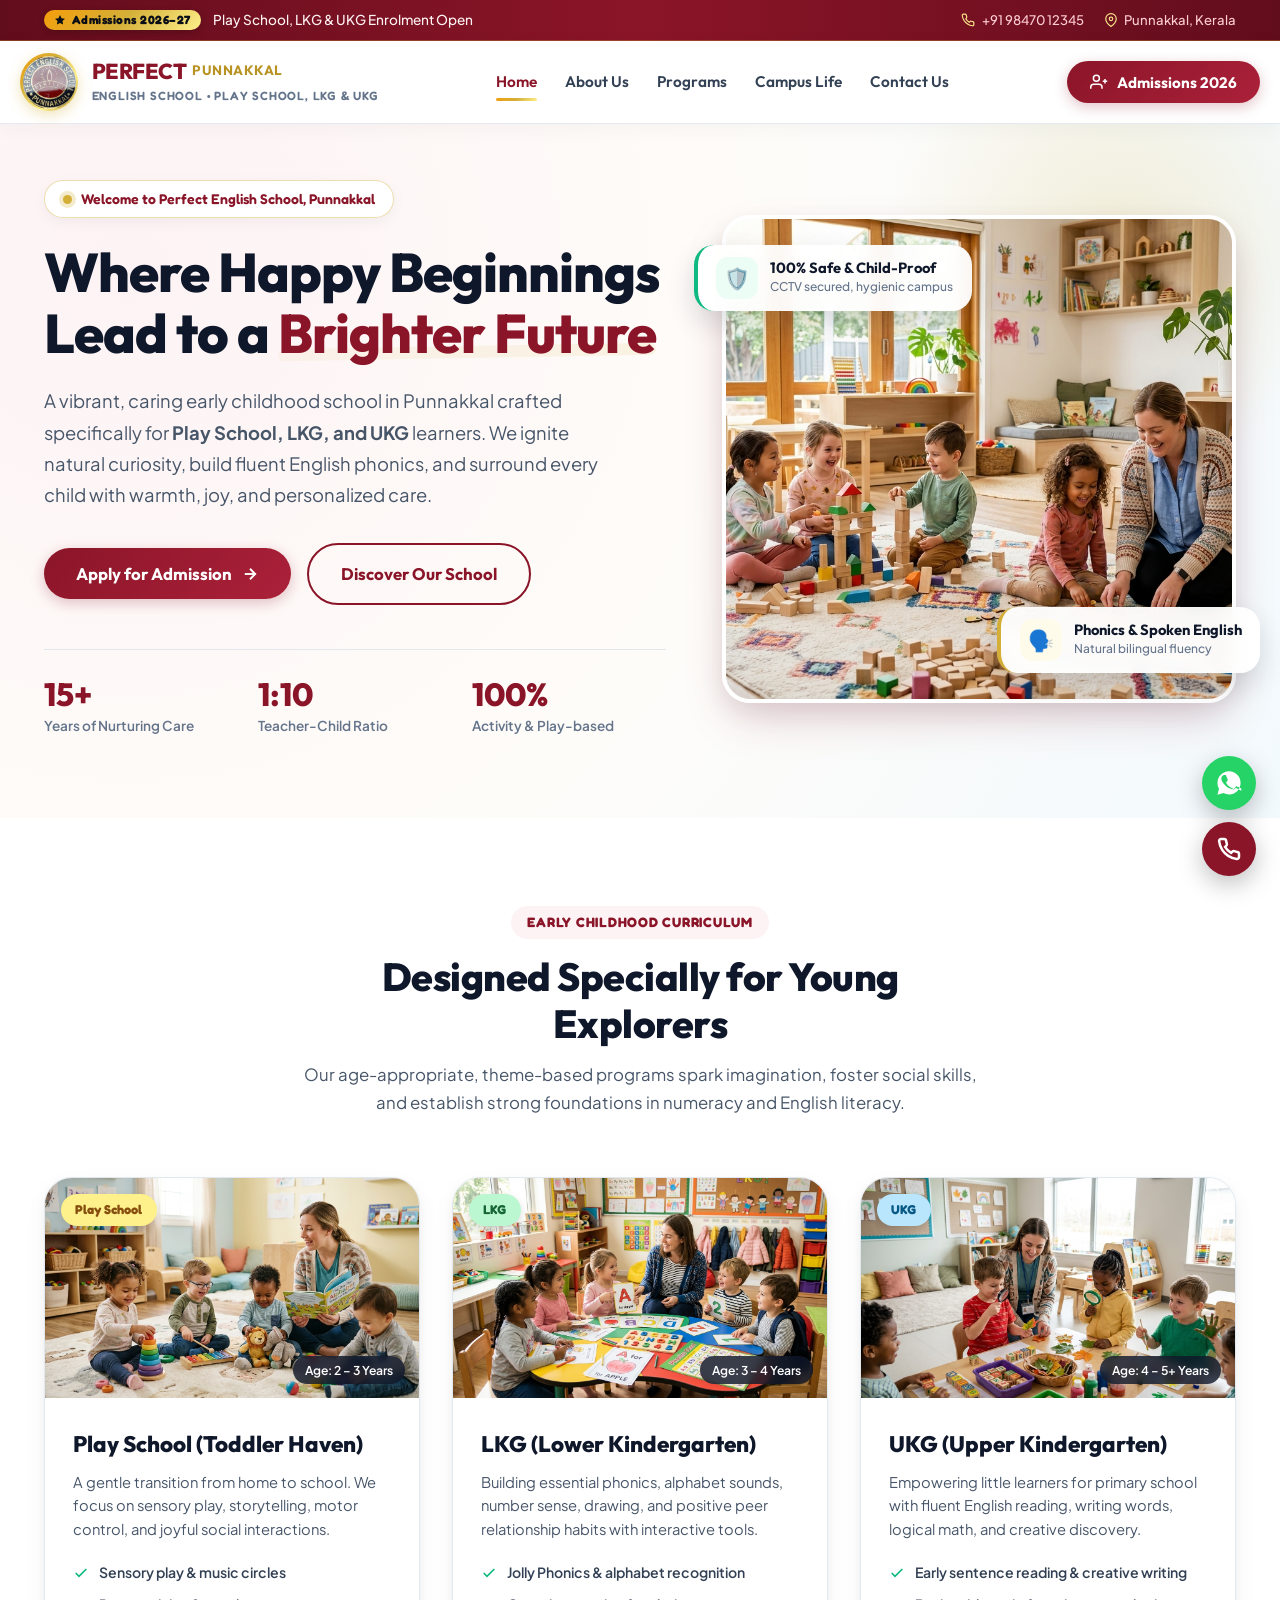
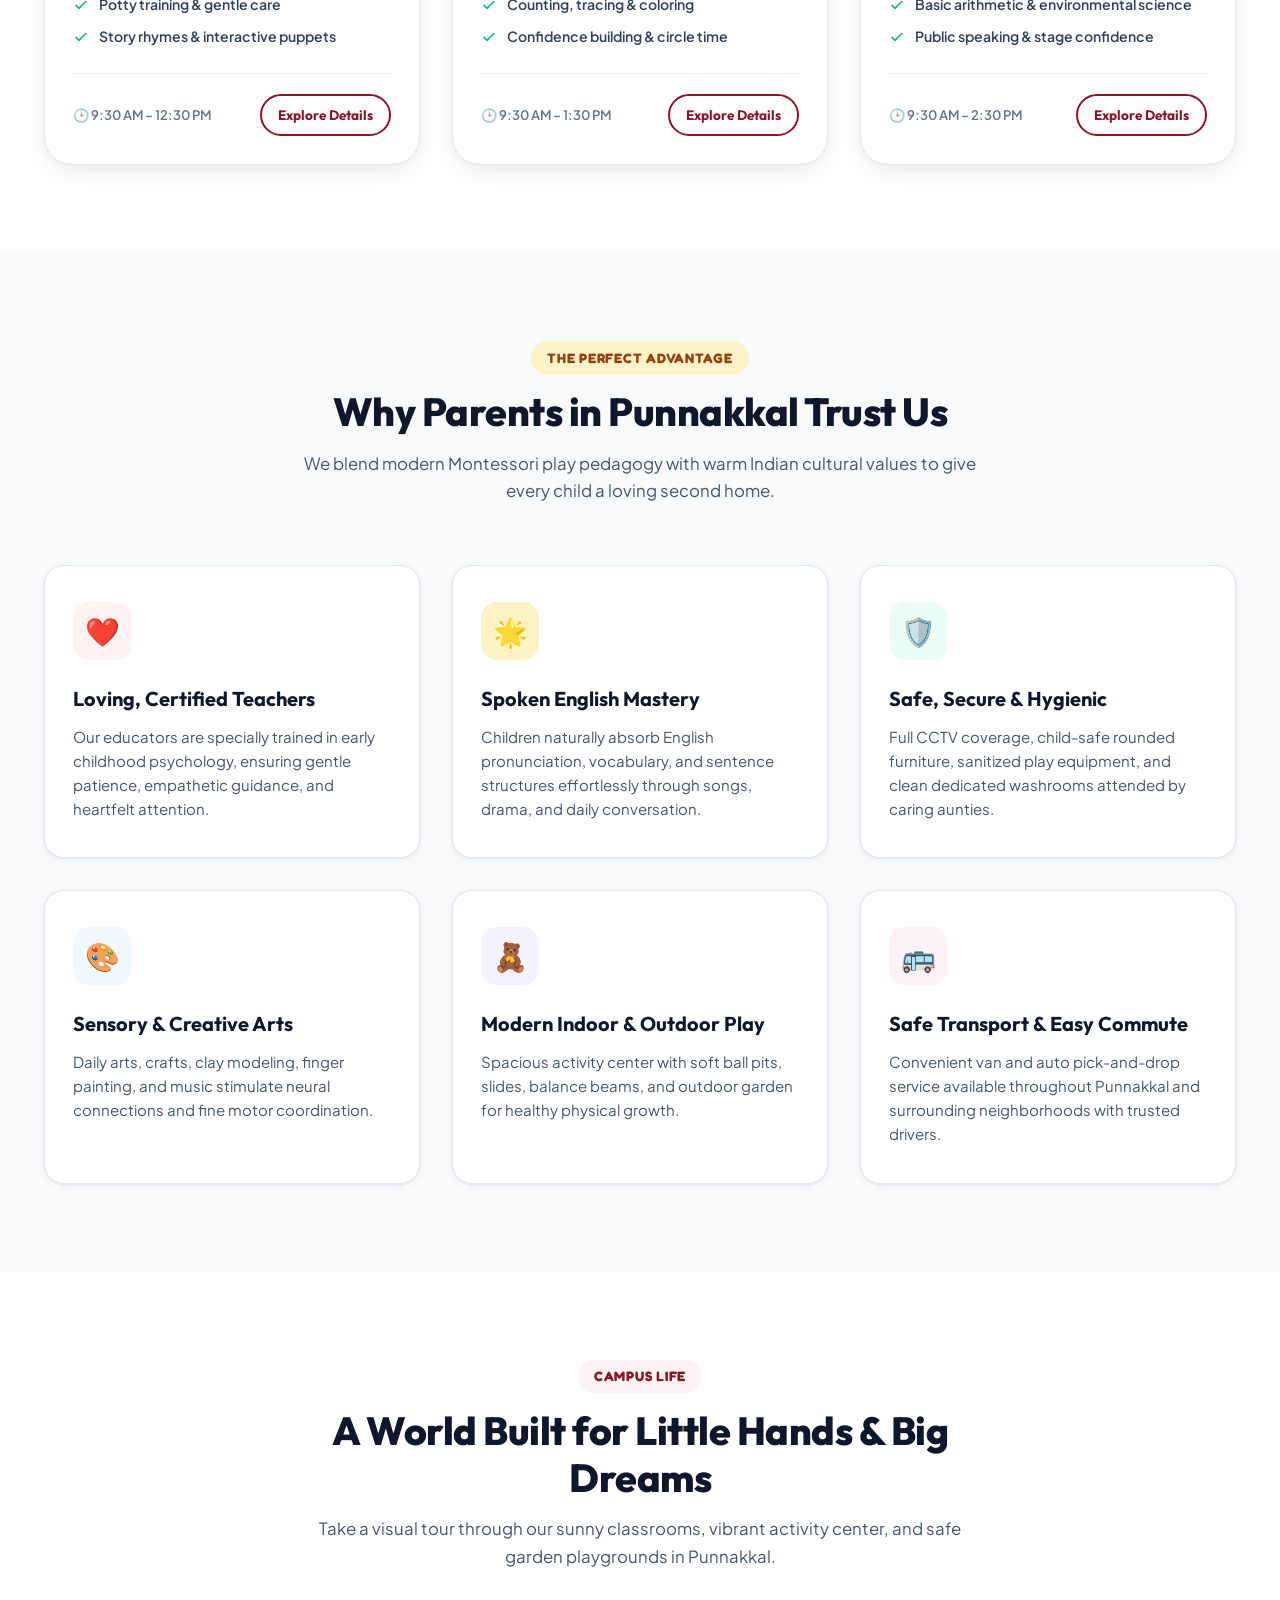
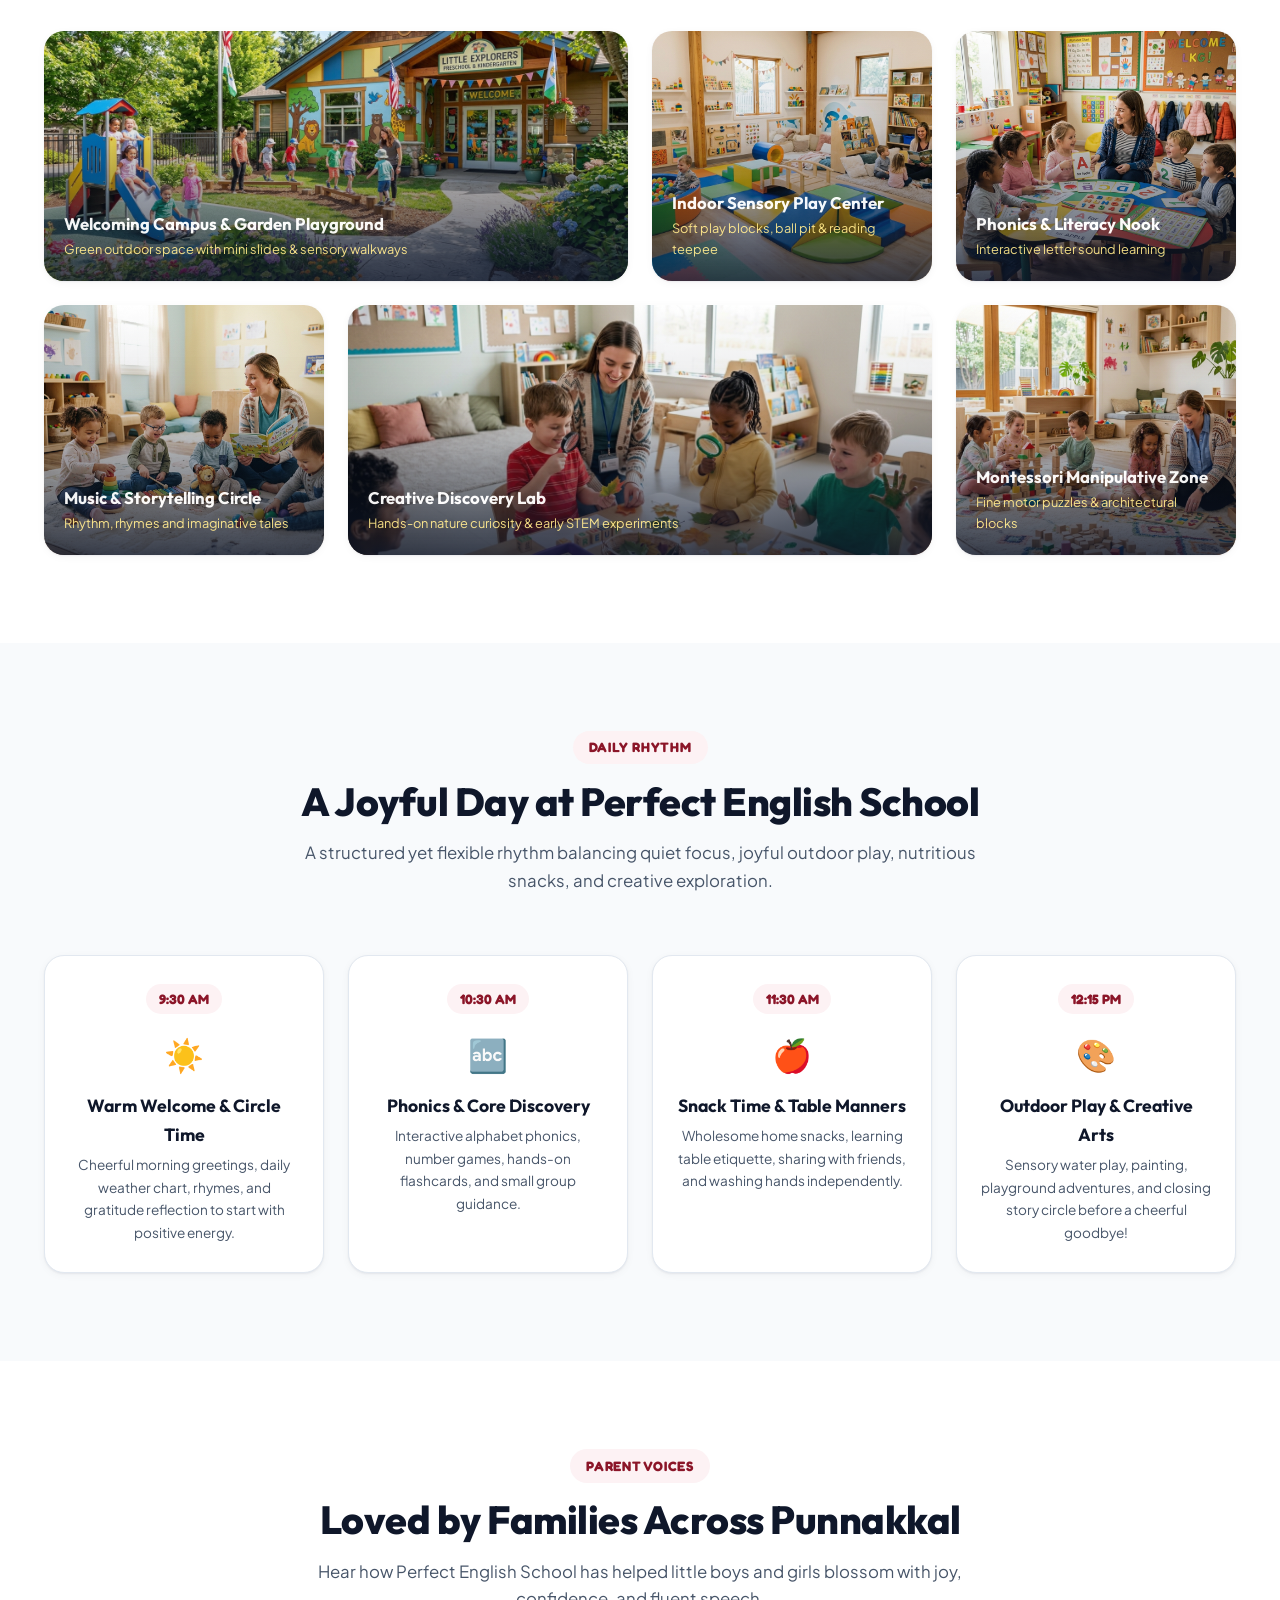
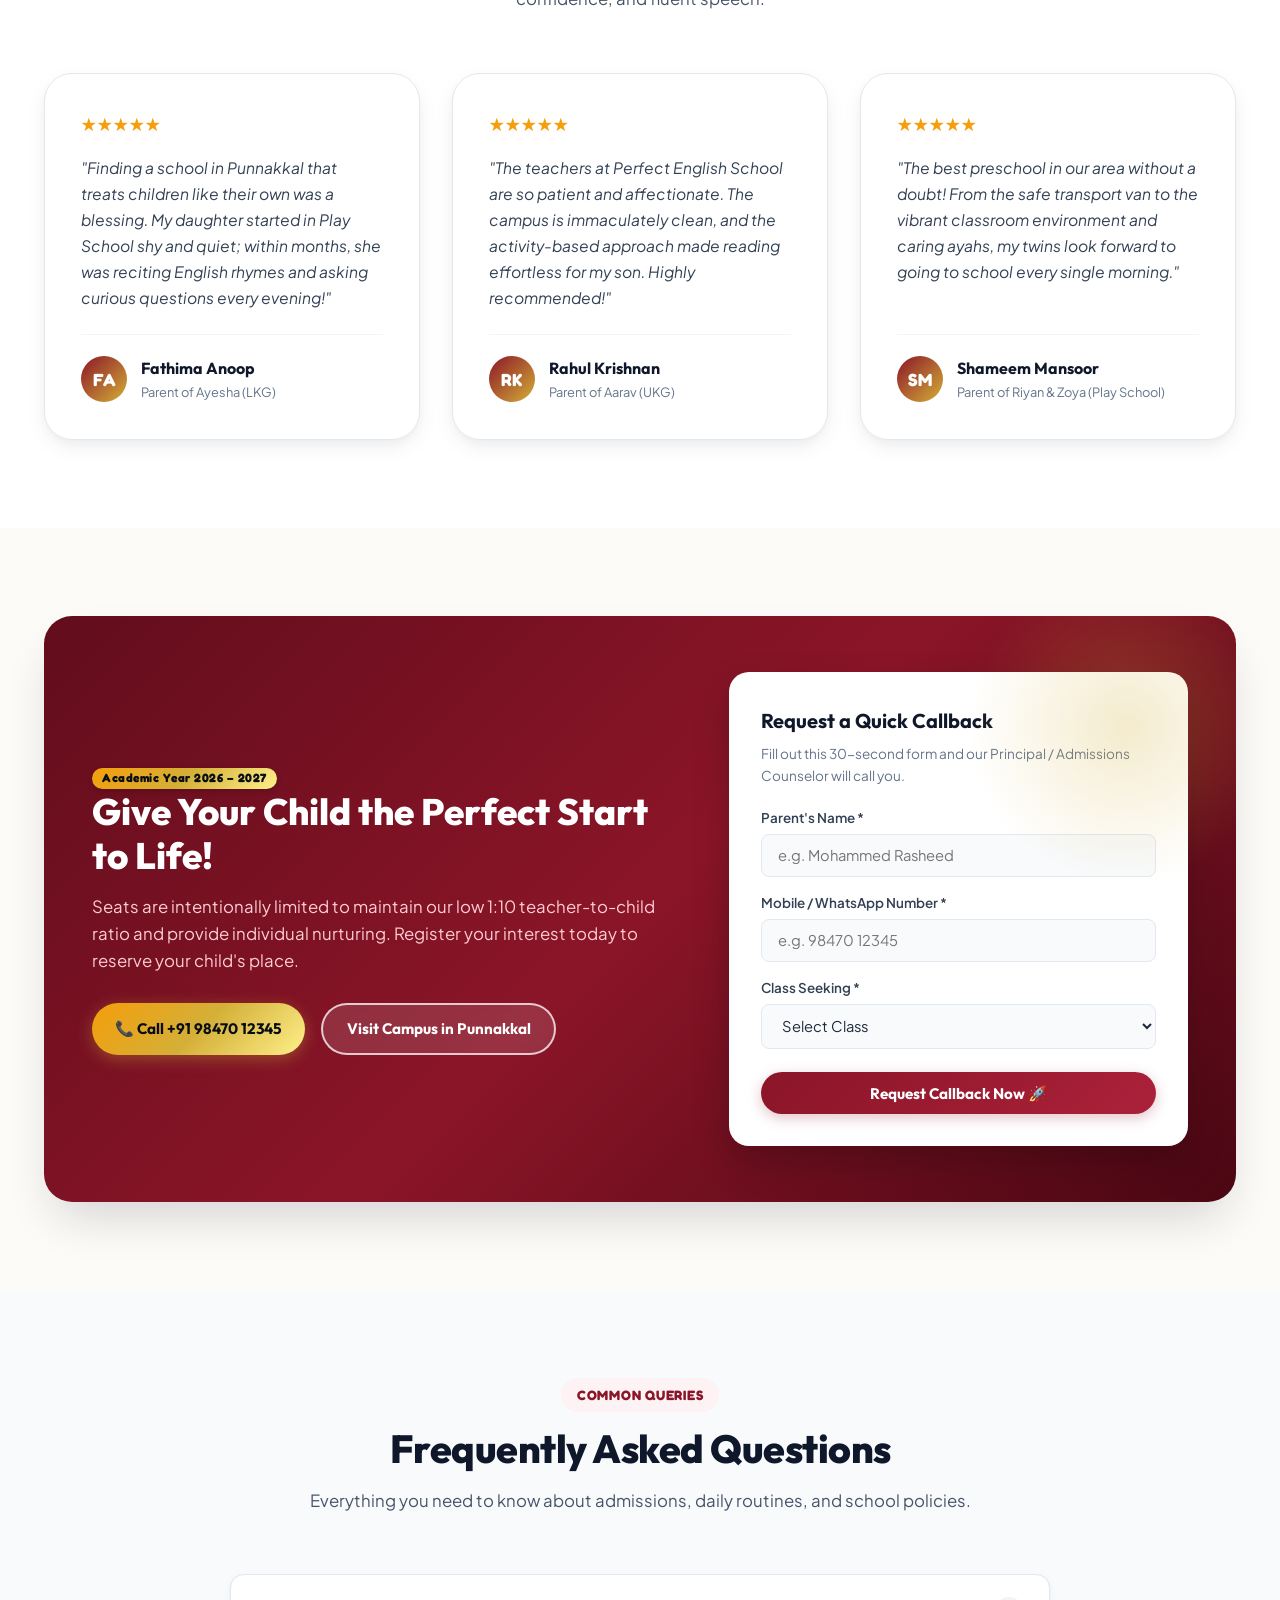
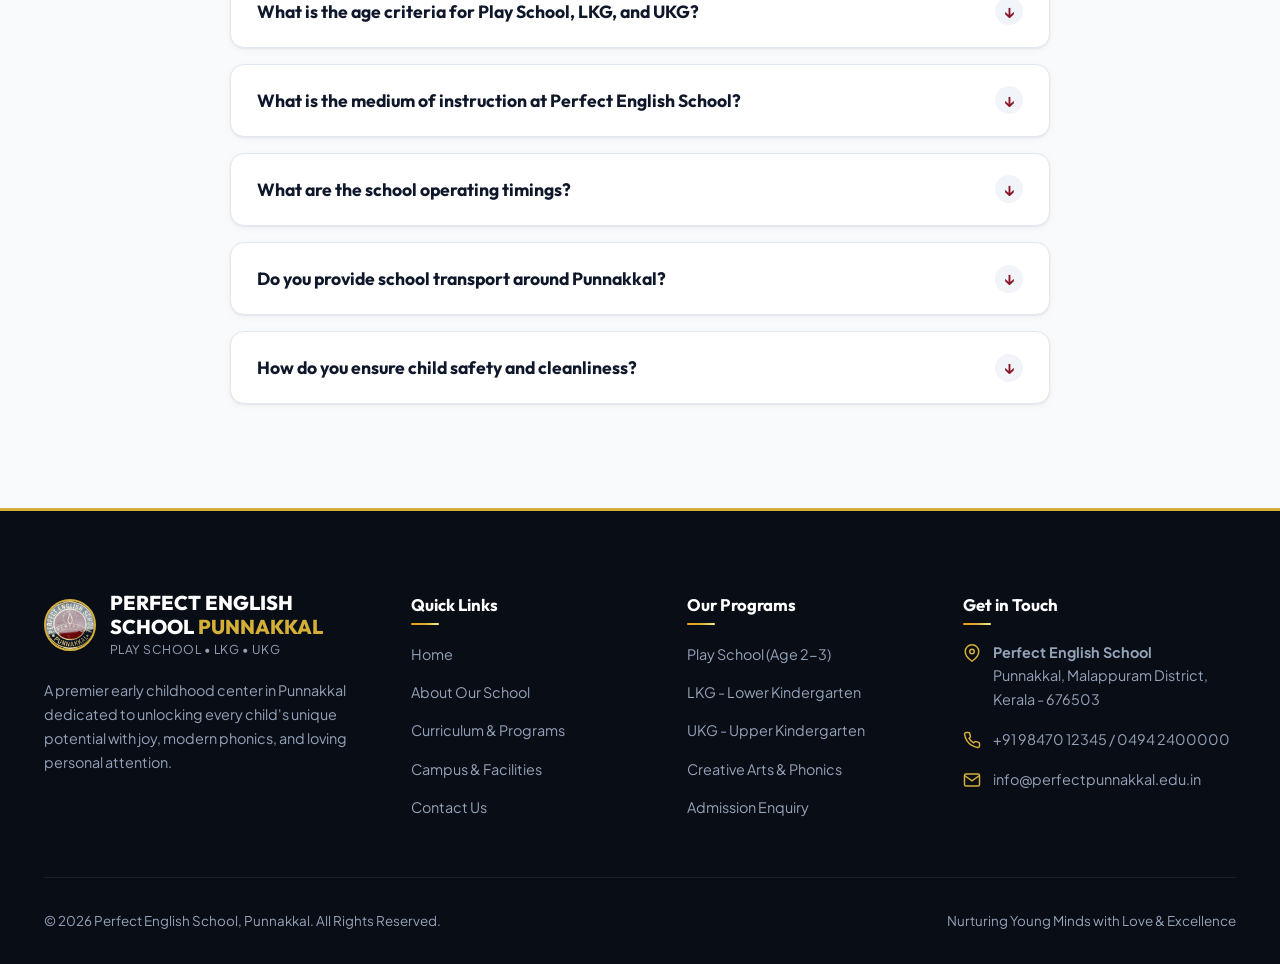
==== commit b947d8d3: "Fix top announcement bar wrapping on mobile viewports" ====
--- a/index.html
+++ b/index.html
@@ -20,9 +20,9 @@
       <div class="top-bar-left">
         <span class="badge-tag">
           <svg width="12" height="12" viewBox="0 0 24 24" fill="currentColor"><path d="M12 2l3.09 6.26L22 9.27l-5 4.87 1.18 6.88L12 17.77l-6.18 3.25L7 14.14 2 9.27l6.91-1.01L12 2z"/></svg>
-          ADMISSIONS OPEN 2026–27
+          Admissions 2026–27
         </span>
-        <span class="top-bar-text">Play School, LKG &amp; UKG Enrolment is now live!</span>
+        <span class="top-bar-text">Play School, LKG &amp; UKG Enrolment Open</span>
       </div>
       <div class="top-bar-right">
         <a href="tel:+919847000000" class="top-bar-link">
@@ -54,13 +54,32 @@
 
       <!-- Navigation Links -->
       <nav class="nav-menu" id="navMenu">
+        <!-- Drawer Header for Mobile -->
+        <div class="drawer-header">
+          <div class="drawer-brand">
+            <img src="assets/images/school-logo.jpg" alt="Logo">
+            <div>
+              <div class="drawer-title">PERFECT ENGLISH</div>
+              <div class="drawer-sub">PUNNAKKAL</div>
+            </div>
+          </div>
+          <button type="button" class="drawer-close-btn" id="drawerCloseBtn" aria-label="Close menu">✕</button>
+        </div>
+
         <a href="index.html" class="nav-link active">Home</a>
         <a href="about.html" class="nav-link">About Us</a>
         <a href="programs.html" class="nav-link">Programs</a>
         <a href="#campus" class="nav-link">Campus Life</a>
         <a href="contact.html" class="nav-link">Contact Us</a>
+
         <!-- Mobile drawer visible CTA -->
-        <a href="#" class="btn btn-primary btn-sm mobile-nav-cta" data-open-modal="admission">Enquire Now</a>
+        <a href="#" class="btn btn-primary mobile-nav-cta" data-open-modal="admission">✨ Enquire for Admission</a>
+
+        <!-- Mobile Drawer Contacts -->
+        <div class="drawer-contacts">
+          <a href="tel:+919847012345" class="drawer-contact-pill">📞 Call: +91 98470 12345</a>
+          <a href="https://wa.me/919847012345" target="_blank" class="drawer-contact-pill whatsapp">💬 WhatsApp Us</a>
+        </div>
       </nav>
 
       <!-- Action Buttons -->
--- a/assets/css/style.css
+++ b/assets/css/style.css
@@ -83,6 +83,8 @@
   font-size: 16px;
   -webkit-font-smoothing: antialiased;
   -moz-osx-font-smoothing: grayscale;
+  overflow-x: hidden;
+  max-width: 100%;
 }
 
 body {
@@ -91,6 +93,8 @@
   color: var(--slate-700);
   line-height: 1.65;
   overflow-x: hidden;
+  max-width: 100%;
+  position: relative;
 }
 
 img, svg {
@@ -159,13 +163,16 @@
   font-family: var(--font-fun);
   font-size: 0.75rem;
   font-weight: 700;
-  padding: 0.15rem 0.65rem;
+  padding: 0.2rem 0.65rem;
   border-radius: var(--radius-pill);
   letter-spacing: 0.5px;
   box-shadow: 0 2px 6px rgba(0,0,0,0.2);
   display: inline-flex;
   align-items: center;
   gap: 0.35rem;
+  white-space: nowrap;
+  flex-shrink: 0;
+  line-height: 1.2;
 }
 
 .top-bar-text {
@@ -334,9 +341,29 @@
   width: 100%;
 }
 
-/* Mobile CTA inside nav-menu is hidden on desktop */
+/* Mobile CTA and drawer components hidden on desktop */
+.drawer-header,
+.drawer-contacts,
 .mobile-nav-cta {
   display: none !important;
+}
+
+/* Dimmed backdrop when mobile drawer is open */
+.nav-backdrop {
+  position: fixed;
+  inset: 0;
+  background: rgba(15, 23, 42, 0.65);
+  backdrop-filter: blur(4px);
+  -webkit-backdrop-filter: blur(4px);
+  z-index: 98;
+  opacity: 0;
+  pointer-events: none;
+  transition: opacity 0.3s ease;
+}
+
+.nav-backdrop.active {
+  opacity: 1;
+  pointer-events: auto;
 }
 
 .nav-actions {
@@ -1947,118 +1974,408 @@
   .top-bar-right {
     display: none;
   }
+
   .nav-menu {
     position: fixed;
     top: 0;
-    right: -100%;
-    width: 290px;
+    right: 0;
+    transform: translateX(105%);
+    width: min(320px, 86vw);
     height: 100vh;
-    background: #fff;
+    height: 100dvh;
+    background: #ffffff;
     flex-direction: column;
-    align-items: flex-start;
-    padding: 5rem 2rem 2rem;
-    box-shadow: -8px 0 30px rgba(0,0,0,0.15);
-    transition: right 0.35s ease;
+    align-items: stretch;
+    padding: 1.25rem 1.25rem 2rem;
+    box-shadow: -8px 0 35px rgba(15, 23, 42, 0.25);
+    transition: transform 0.32s cubic-bezier(0.16, 1, 0.3, 1);
     z-index: 99;
-    gap: 1.25rem;
-  }
+    gap: 0.65rem;
+    overflow-y: auto;
+    -webkit-overflow-scrolling: touch;
+    box-sizing: border-box;
+  }
+
   .nav-menu.open {
-    right: 0;
-  }
+    transform: translateX(0);
+  }
+
+  .drawer-header {
+    display: flex;
+    align-items: center;
+    justify-content: space-between;
+    padding-bottom: 0.85rem;
+    margin-bottom: 0.5rem;
+    border-bottom: 1px solid var(--slate-200);
+    width: 100%;
+    box-sizing: border-box;
+  }
+
+  .drawer-brand {
+    display: flex;
+    align-items: center;
+    gap: 0.6rem;
+  }
+
+  .drawer-brand img {
+    width: 36px;
+    height: 36px;
+    border-radius: 50%;
+    border: 1.5px solid var(--gold);
+    object-fit: cover;
+  }
+
+  .drawer-title {
+    font-family: var(--font-display);
+    font-size: 0.95rem;
+    font-weight: 800;
+    color: var(--primary);
+    line-height: 1.1;
+  }
+
+  .drawer-sub {
+    font-size: 0.7rem;
+    font-weight: 700;
+    color: var(--gold-dark);
+    letter-spacing: 0.4px;
+  }
+
+  .drawer-close-btn {
+    width: 34px;
+    height: 34px;
+    border-radius: 50%;
+    background: var(--slate-100);
+    color: var(--slate-700);
+    display: flex;
+    align-items: center;
+    justify-content: center;
+    font-size: 1rem;
+    font-weight: 700;
+    cursor: pointer;
+    border: none;
+    transition: var(--transition);
+  }
+
+  .drawer-close-btn:hover {
+    background: var(--primary);
+    color: #fff;
+  }
+
   .nav-link {
     width: 100%;
     font-size: 1.05rem;
-    padding: 0.65rem 0;
-  }
+    font-weight: 600;
+    padding: 0.75rem 0.85rem;
+    border-radius: var(--radius-sm);
+    display: flex;
+    align-items: center;
+    color: var(--slate-700);
+    border-bottom: 1px solid rgba(226, 232, 240, 0.6);
+    box-sizing: border-box;
+    transition: var(--transition);
+  }
+
+  .nav-link:hover,
+  .nav-link.active {
+    background: var(--primary-soft);
+    color: var(--primary);
+    padding-left: 1.1rem;
+  }
+
+  .nav-link::after {
+    display: none;
+  }
+
   .mobile-nav-cta {
-    display: inline-flex !important;
+    display: flex !important;
+    width: 100% !important;
+    box-sizing: border-box !important;
+    text-align: center;
+    justify-content: center;
+    margin-top: 1rem;
+    padding: 0.85rem 1.25rem;
+    font-size: 0.95rem;
+    box-shadow: 0 4px 14px var(--primary-glow);
+  }
+
+  .drawer-contacts {
+    display: flex;
+    flex-direction: column;
+    gap: 0.6rem;
+    margin-top: auto;
+    padding-top: 1.25rem;
+    border-top: 1px solid var(--slate-200);
     width: 100%;
-    margin-top: 1rem;
-  }
+    box-sizing: border-box;
+  }
+
+  .drawer-contact-pill {
+    display: flex;
+    align-items: center;
+    justify-content: center;
+    gap: 0.5rem;
+    padding: 0.65rem 1rem;
+    border-radius: var(--radius-pill);
+    background: var(--slate-100);
+    color: var(--slate-700);
+    font-size: 0.84rem;
+    font-weight: 600;
+    text-align: center;
+    transition: var(--transition);
+  }
+
+  .drawer-contact-pill.whatsapp {
+    background: #ecfdf5;
+    color: #059669;
+  }
+
+  .drawer-contact-pill:hover {
+    background: var(--primary-soft);
+    color: var(--primary);
+  }
+
   .nav-toggle {
     display: flex;
     z-index: 101;
   }
+
   .nav-actions .btn {
     display: none;
   }
+
   .hero-grid {
     grid-template-columns: 1fr;
     gap: 3rem;
   }
+
   .hero-title {
     font-size: 2.75rem;
   }
+
   .programs-grid {
     grid-template-columns: repeat(2, 1fr);
   }
+
   .features-grid {
     grid-template-columns: repeat(2, 1fr);
   }
+
   .gallery-grid {
     grid-template-columns: repeat(2, 1fr);
   }
+
   .gallery-card.featured {
     grid-column: span 2;
   }
+
   .timeline-grid {
     grid-template-columns: repeat(2, 1fr);
   }
+
   .testimonials-grid {
     grid-template-columns: 1fr;
   }
+
   .cta-banner {
     grid-template-columns: 1fr;
     padding: 2.5rem 2rem;
   }
+
   .about-intro-grid {
     grid-template-columns: 1fr;
   }
+
   .values-grid {
     grid-template-columns: repeat(2, 1fr);
   }
+
   .contact-grid {
     grid-template-columns: 1fr;
   }
+
   .footer-grid {
     grid-template-columns: repeat(2, 1fr);
   }
 }
 
 @media (max-width: 768px) {
+  .hero::before,
+  .cta-banner::before {
+    display: none;
+  }
+
   .hero {
-    padding: 2.5rem 0 3.5rem;
-  }
+    padding: 2.25rem 0 3.25rem;
+  }
+
   .hero-title {
     font-size: 2.2rem;
   }
+
   .hero-media-wrapper img {
-    height: 340px;
-  }
+    height: 320px;
+  }
+
   .floating-badge {
     position: static;
     margin-top: 1rem;
     animation: none;
-  }
+    max-width: 100%;
+  }
+
   .programs-grid {
     grid-template-columns: 1fr;
   }
+
   .features-grid {
     grid-template-columns: 1fr;
   }
+
   .timeline-grid {
     grid-template-columns: 1fr;
   }
+
   .form-row {
     grid-template-columns: 1fr;
   }
+
   .values-grid {
     grid-template-columns: 1fr;
   }
+
   .footer-grid {
     grid-template-columns: 1fr;
   }
+
   .page-title {
     font-size: 2.2rem;
   }
 }
+
+@media (max-width: 640px) {
+  .top-bar {
+    padding: 0.4rem 0.5rem;
+  }
+
+  .top-bar .container {
+    justify-content: center;
+  }
+
+  .top-bar-left {
+    justify-content: center;
+    align-items: center;
+    text-align: center;
+    gap: 0.55rem;
+    width: 100%;
+    flex-wrap: wrap;
+  }
+
+  .top-bar-text {
+    font-size: 0.78rem;
+    line-height: 1.35;
+    text-align: center;
+  }
+
+  .badge-tag {
+    font-size: 0.7rem;
+    padding: 0.16rem 0.55rem;
+    white-space: nowrap;
+    flex-shrink: 0;
+  }
+}
+
+@media (max-width: 440px) {
+  .top-bar-left {
+    flex-direction: column;
+    gap: 0.25rem;
+  }
+
+  .top-bar-text {
+    font-size: 0.73rem;
+  }
+}
+
+@media (max-width: 580px) {
+
+  .nav-wrap {
+    padding: 0.5rem 0;
+  }
+
+  .brand {
+    gap: 0.55rem;
+    max-width: calc(100% - 50px);
+  }
+
+  .brand-logo-frame {
+    width: 44px;
+    height: 44px;
+    padding: 2px;
+  }
+
+  .brand-title {
+    font-size: 1.05rem;
+    line-height: 1.1;
+  }
+
+  .brand-location {
+    font-size: 0.75rem;
+  }
+
+  .brand-subtitle {
+    font-size: 0.62rem;
+    letter-spacing: 0.3px;
+  }
+
+  .nav-toggle {
+    width: 38px;
+    height: 38px;
+  }
+
+  .hero-title {
+    font-size: 2rem;
+  }
+
+  .hero-lead {
+    font-size: 0.98rem;
+  }
+
+  .hero-stats {
+    grid-template-columns: 1fr;
+    gap: 0.75rem;
+    text-align: center;
+  }
+
+  .stat-item {
+    align-items: center;
+  }
+
+  .section-title {
+    font-size: 1.85rem;
+  }
+
+  .cta-banner {
+    padding: 2rem 1.25rem;
+  }
+
+  .cta-quick-form {
+    padding: 1.5rem 1.25rem;
+  }
+
+  .contact-form-panel {
+    padding: 1.75rem 1.25rem;
+  }
+
+  .modal-card {
+    padding: 1.75rem 1.25rem;
+  }
+
+  .floating-actions {
+    bottom: 16px;
+    right: 16px;
+  }
+
+  .fab-btn {
+    width: 48px;
+    height: 48px;
+  }
+}
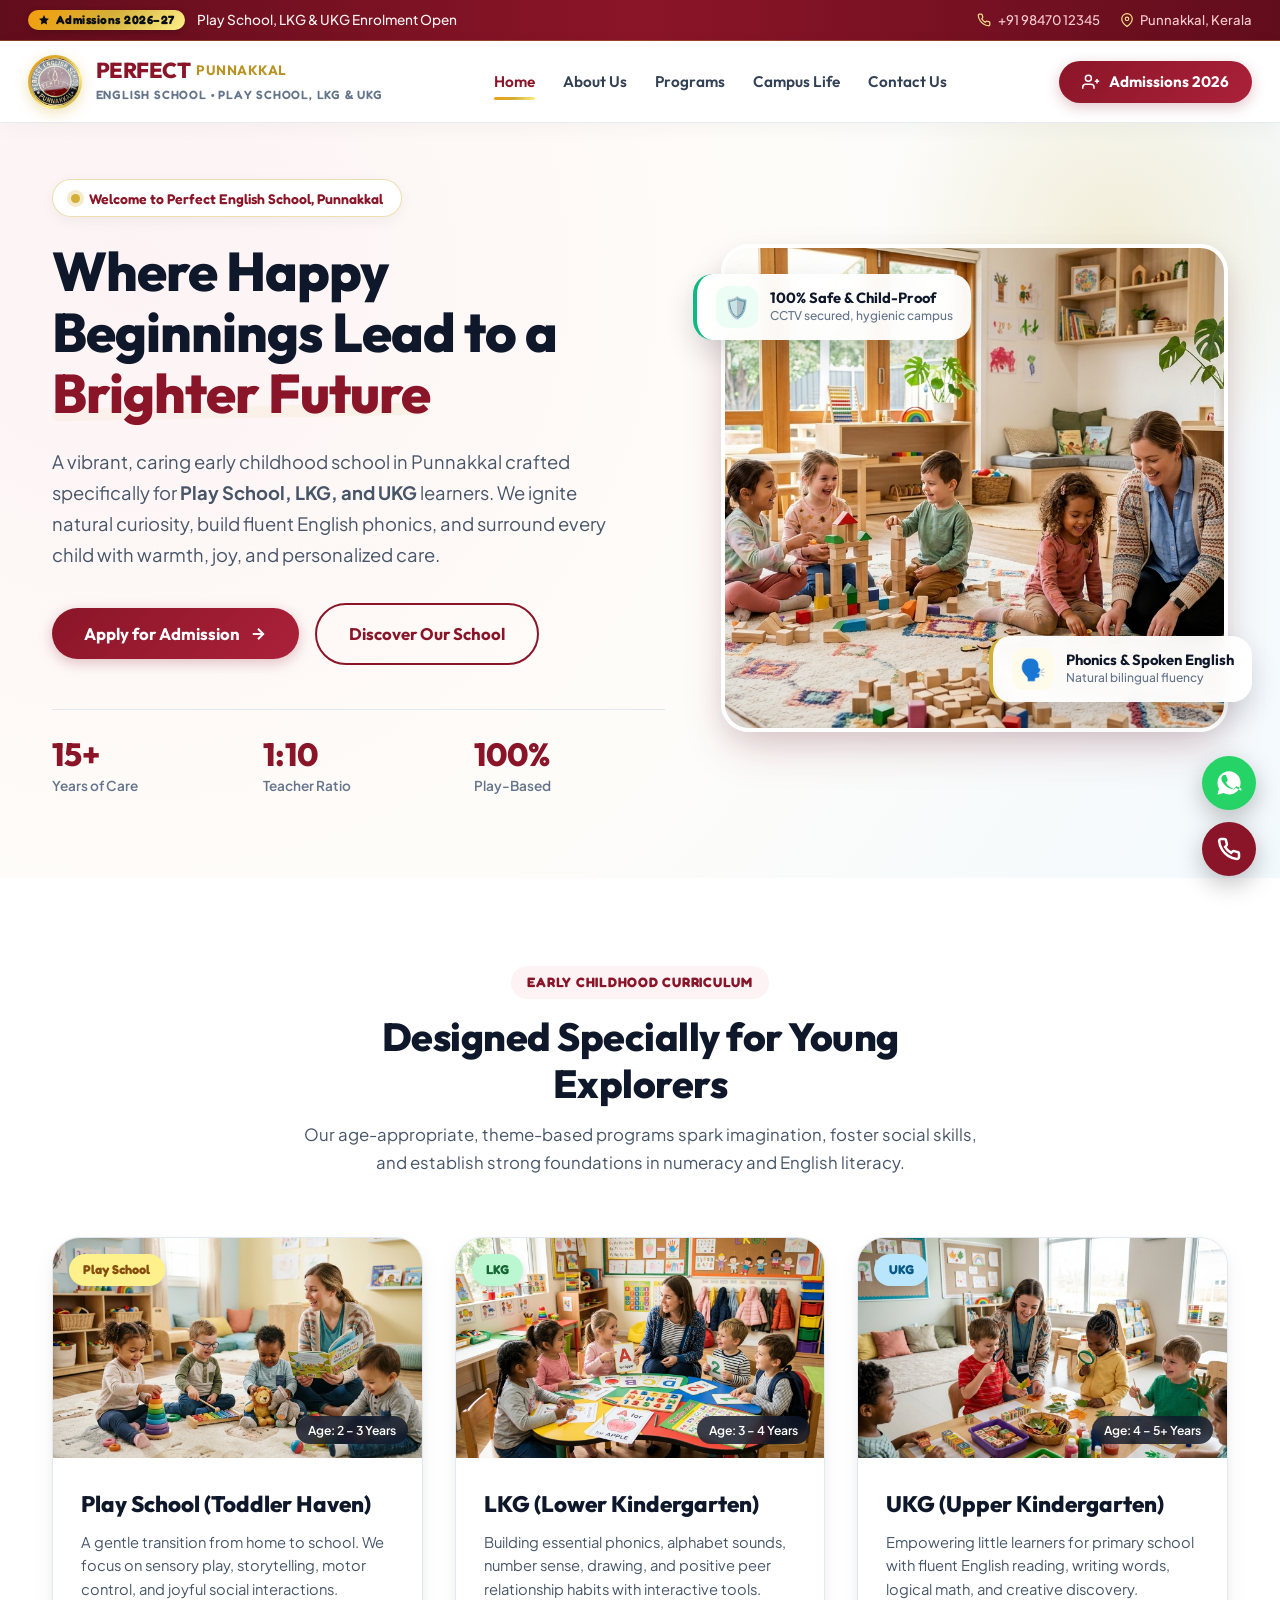
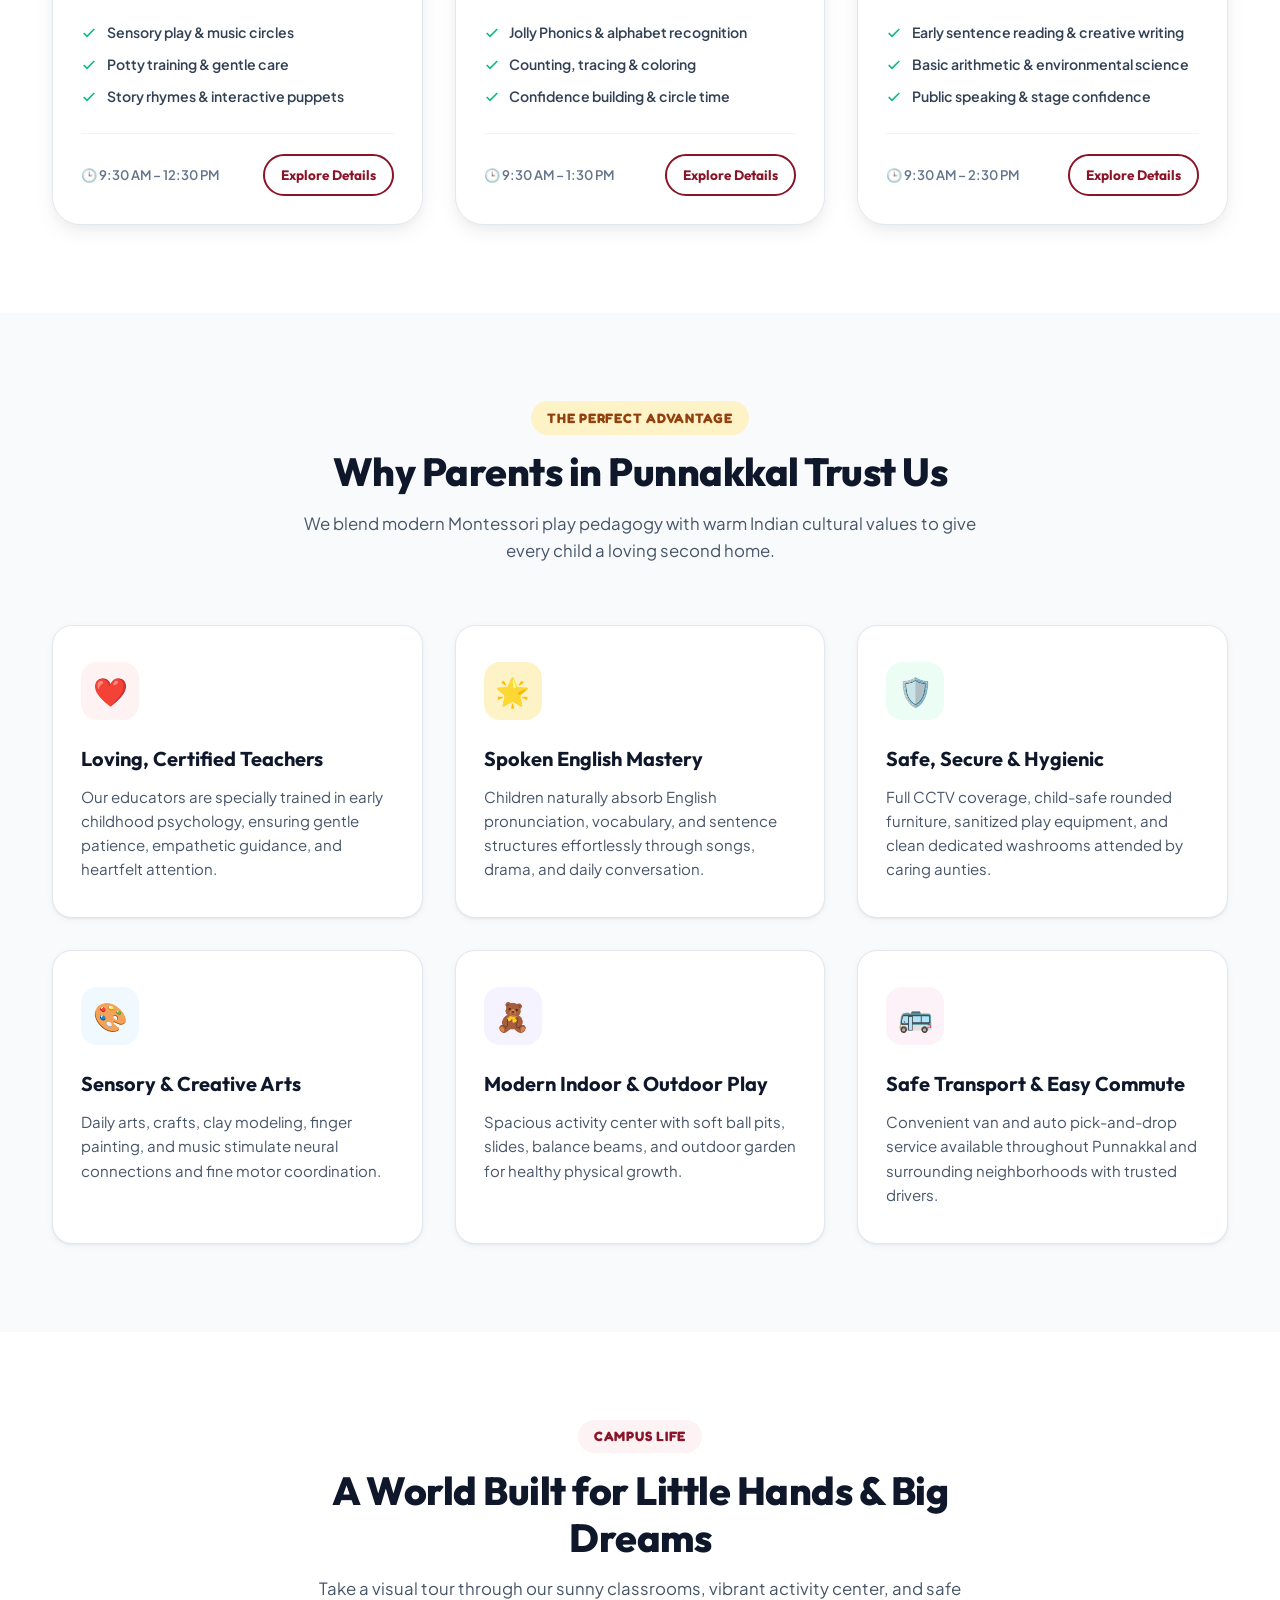
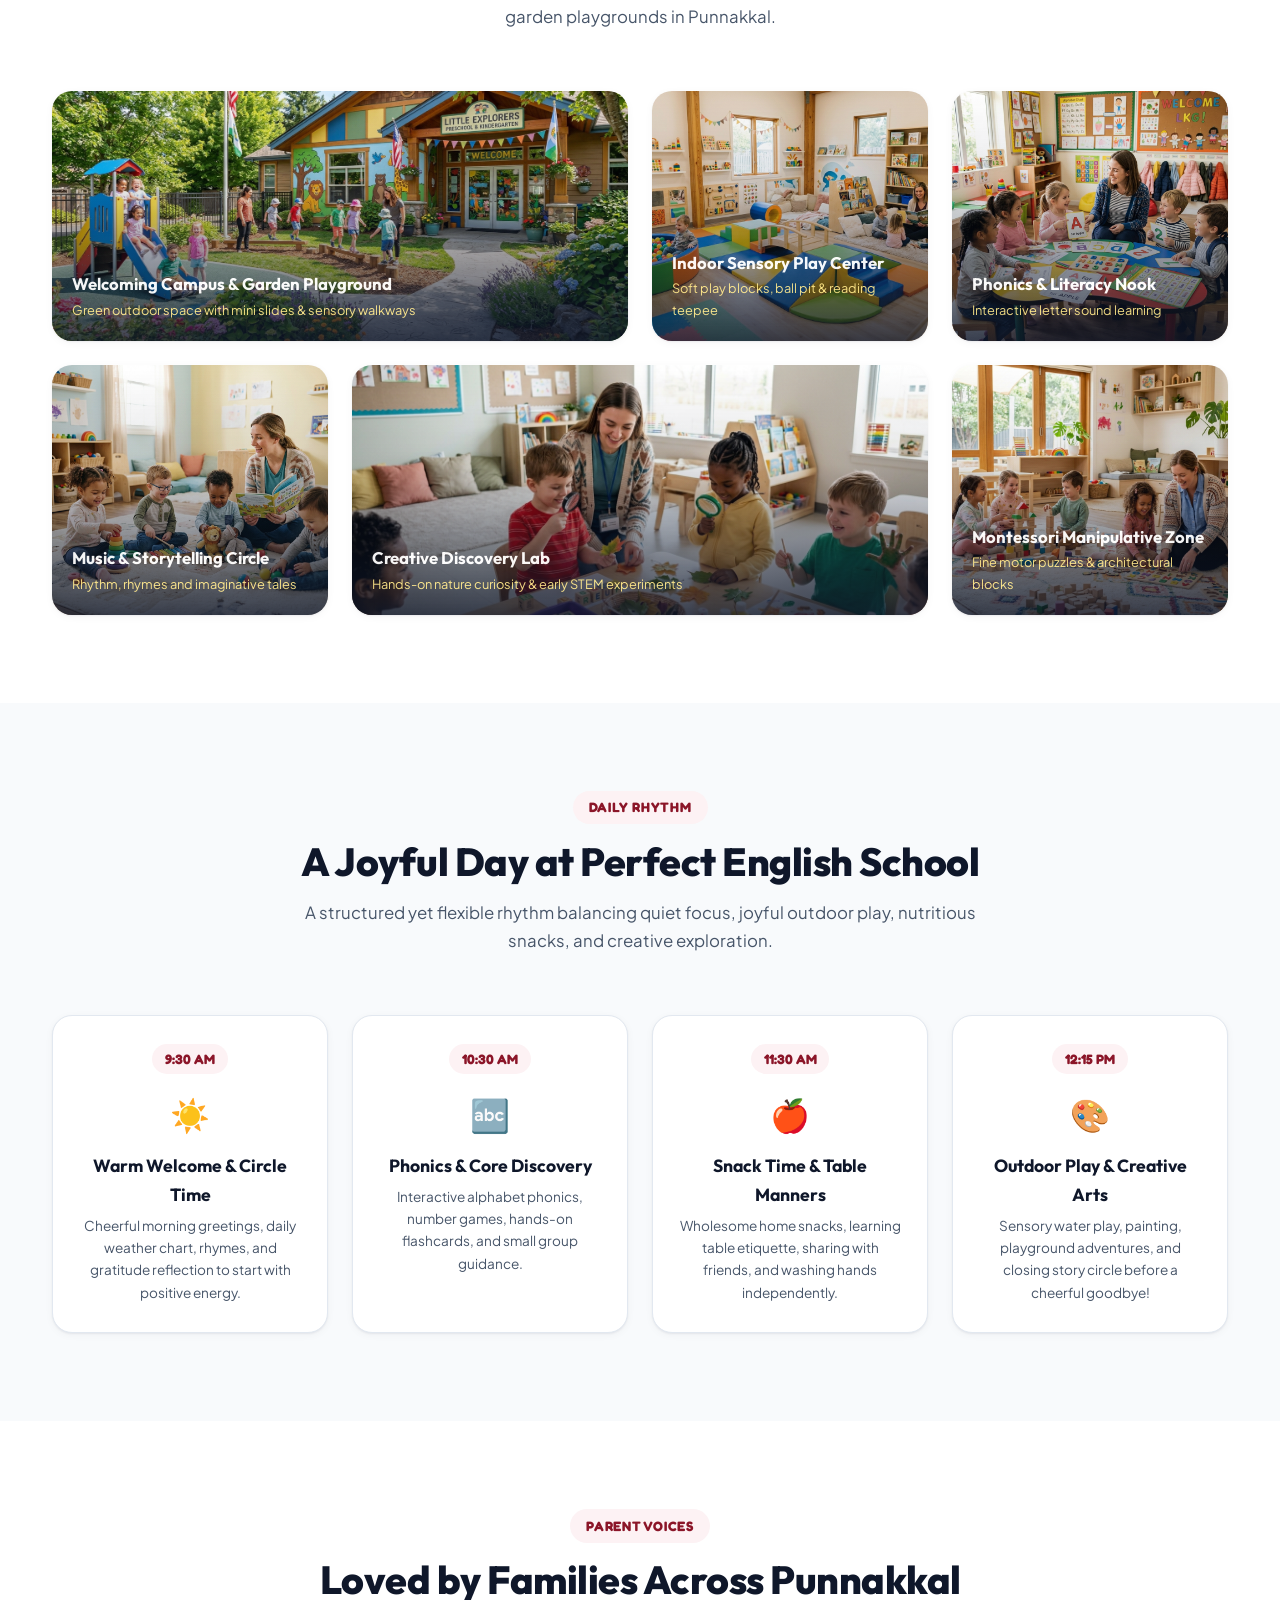
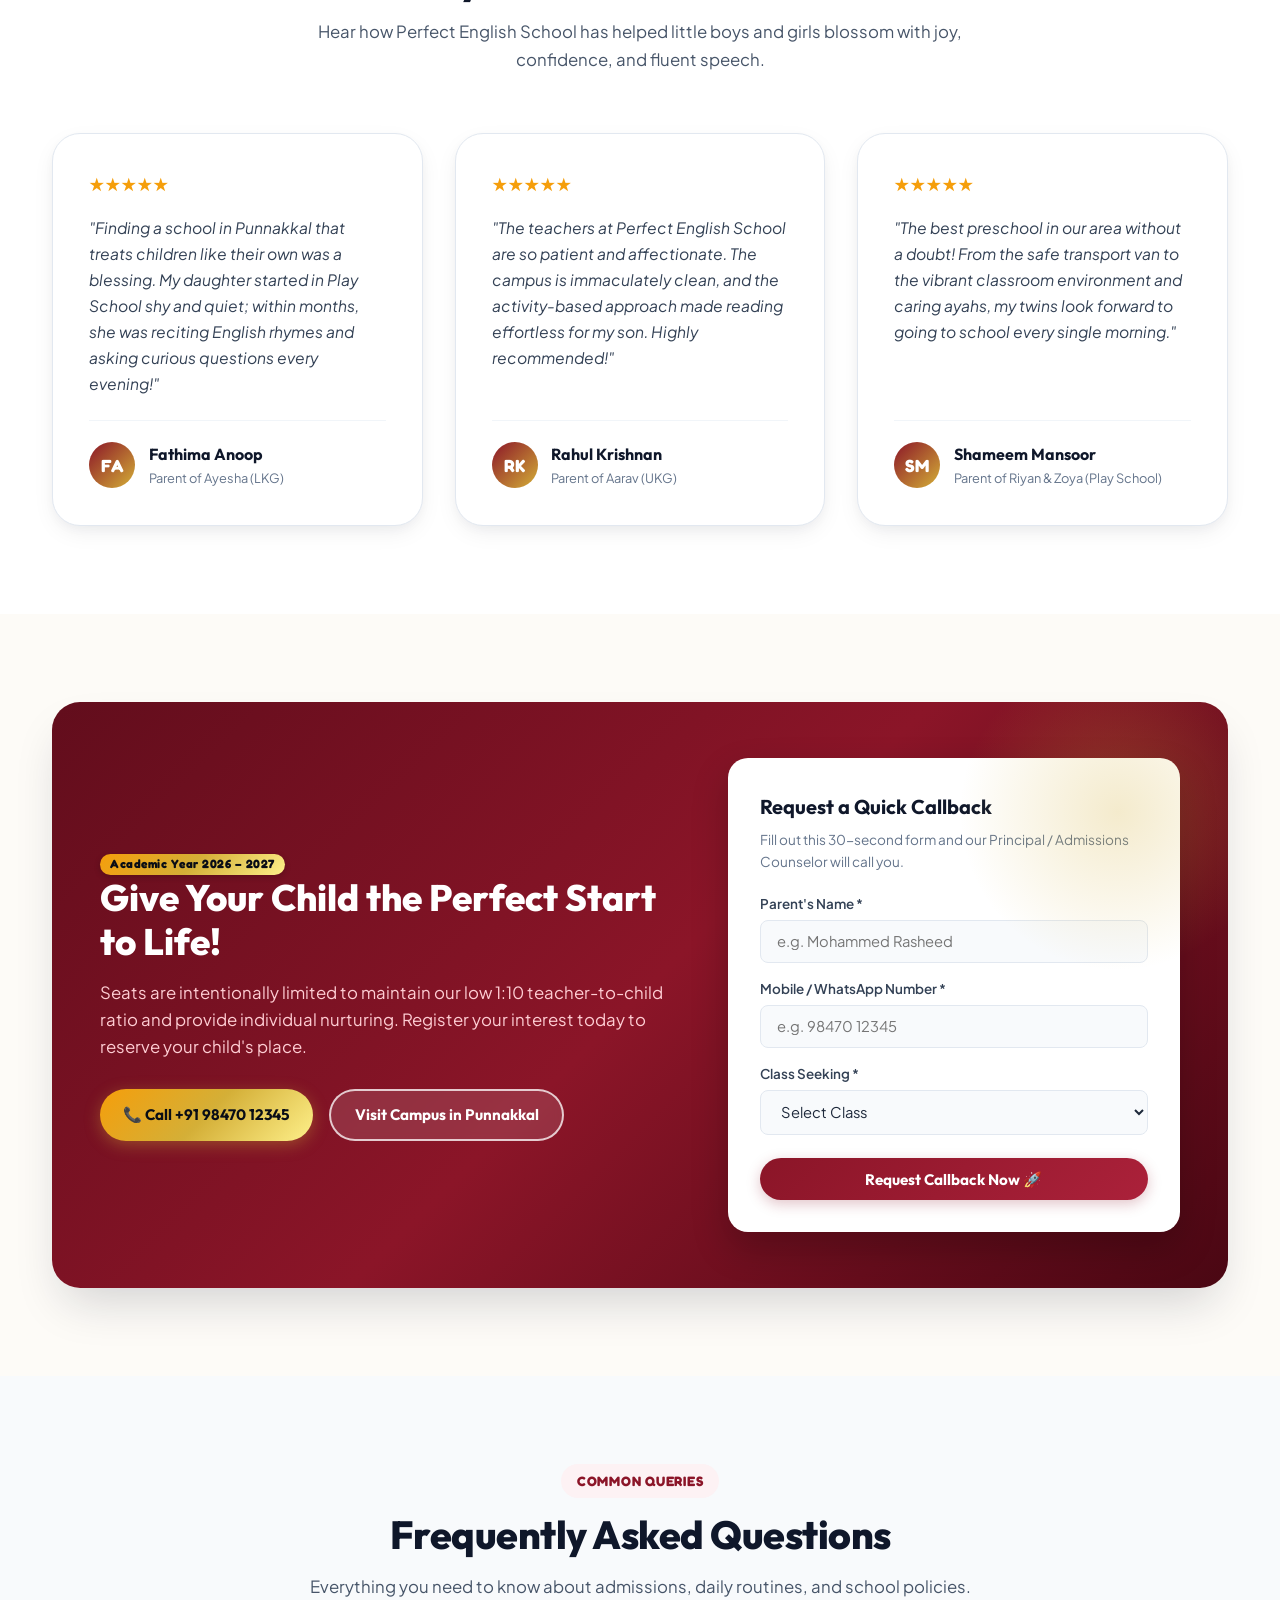
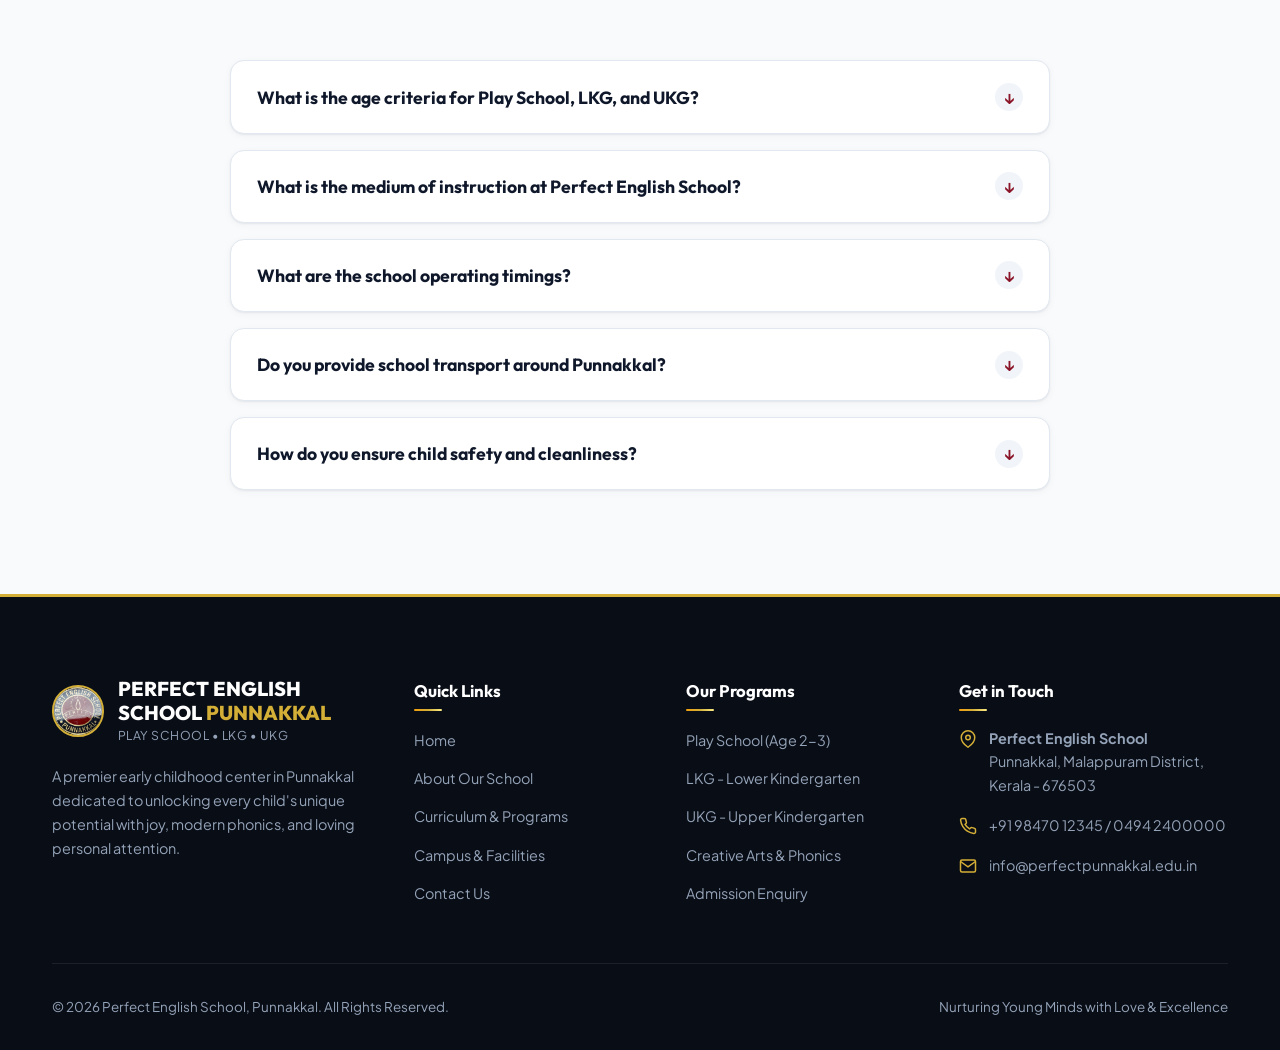
==== commit dfa35882: "Format mobile hero CTA buttons to full width and stats counter to clean 3-column row" ====
--- a/index.html
+++ b/index.html
@@ -127,15 +127,15 @@
           <div class="hero-stats">
             <div class="stat-item">
               <span class="stat-num" data-target="15" data-suffix="+">15+</span>
-              <span class="stat-label">Years of Nurturing Care</span>
+              <span class="stat-label">Years of Care</span>
             </div>
             <div class="stat-item">
               <span class="stat-num" data-target="1" data-suffix=":10">1:10</span>
-              <span class="stat-label">Teacher-Child Ratio</span>
+              <span class="stat-label">Teacher Ratio</span>
             </div>
             <div class="stat-item">
               <span class="stat-num" data-target="100" data-suffix="%">100%</span>
-              <span class="stat-label">Activity &amp; Play-based</span>
+              <span class="stat-label">Play-Based</span>
             </div>
           </div>
         </div>
--- a/assets/css/style.css
+++ b/assets/css/style.css
@@ -126,8 +126,8 @@
   max-width: 1240px;
   margin-left: auto;
   margin-right: auto;
-  padding-left: 1.5rem;
-  padding-right: 1.5rem;
+  padding-left: 2rem;
+  padding-right: 2rem;
 }
 
 /* ===================================================================
@@ -137,7 +137,7 @@
   background: linear-gradient(90deg, #620d1c 0%, #8b1528 50%, #620d1c 100%);
   color: #fff;
   font-size: 0.85rem;
-  padding: 0.55rem 0;
+  padding: 0.55rem 1rem;
   border-bottom: 1px solid rgba(212, 175, 55, 0.3);
   position: relative;
   z-index: 50;
@@ -149,6 +149,8 @@
   align-items: center;
   gap: 1rem;
   flex-wrap: wrap;
+  padding-left: 0.5rem;
+  padding-right: 0.5rem;
 }
 
 .top-bar-left {
@@ -229,7 +231,7 @@
   display: flex;
   align-items: center;
   justify-content: space-between;
-  padding: 0.75rem 0;
+  padding: 0.85rem 0.5rem;
 }
 
 /* Brand Logo */
@@ -241,10 +243,10 @@
 }
 
 .brand-logo-frame {
-  width: 58px;
-  height: 58px;
+  width: 54px;
+  height: 54px;
   border-radius: 50%;
-  padding: 2.5px;
+  padding: 3px;
   background: linear-gradient(135deg, #f59e0b, #d4af37, #fef08a, #b89222);
   box-shadow: 0 4px 14px rgba(212, 175, 55, 0.35);
   position: relative;
@@ -261,7 +263,7 @@
   width: 100%;
   height: 100%;
   border-radius: 50%;
-  object-fit: cover;
+  object-fit: contain;
   background: #620d1c;
 }
 
@@ -2297,19 +2299,24 @@
 
 @media (max-width: 580px) {
 
+  .container {
+    padding-left: 1.25rem;
+    padding-right: 1.25rem;
+  }
+
   .nav-wrap {
-    padding: 0.5rem 0;
+    padding: 0.75rem 0.6rem;
   }
 
   .brand {
-    gap: 0.55rem;
-    max-width: calc(100% - 50px);
+    gap: 0.65rem;
+    max-width: calc(100% - 55px);
   }
 
   .brand-logo-frame {
     width: 44px;
     height: 44px;
-    padding: 2px;
+    padding: 2.5px;
   }
 
   .brand-title {
@@ -2337,16 +2344,48 @@
 
   .hero-lead {
     font-size: 0.98rem;
+    margin-bottom: 1.5rem;
+  }
+
+  .hero-cta-group {
+    flex-direction: column;
+    width: 100%;
+    gap: 0.75rem;
+    margin-bottom: 2rem;
+  }
+
+  .hero-cta-group .btn {
+    width: 100%;
+    justify-content: center;
+    text-align: center;
+    padding: 0.85rem 1.5rem;
+    font-size: 1rem;
   }
 
   .hero-stats {
-    grid-template-columns: 1fr;
-    gap: 0.75rem;
+    display: grid;
+    grid-template-columns: repeat(3, 1fr);
+    gap: 0.5rem;
+    padding-top: 1.5rem;
+    margin-bottom: 0.5rem;
     text-align: center;
+    width: 100%;
+  }
+
+  .stat-num {
+    font-size: 1.6rem;
+  }
+
+  .stat-label {
+    font-size: 0.72rem;
+    font-weight: 600;
+    line-height: 1.25;
+    white-space: nowrap;
   }
 
   .stat-item {
     align-items: center;
+    text-align: center;
   }
 
   .section-title {
@@ -2370,12 +2409,13 @@
   }
 
   .floating-actions {
-    bottom: 16px;
-    right: 16px;
+    bottom: 14px;
+    right: 12px;
+    gap: 8px;
   }
 
   .fab-btn {
-    width: 48px;
-    height: 48px;
-  }
-}
+    width: 44px;
+    height: 44px;
+  }
+}
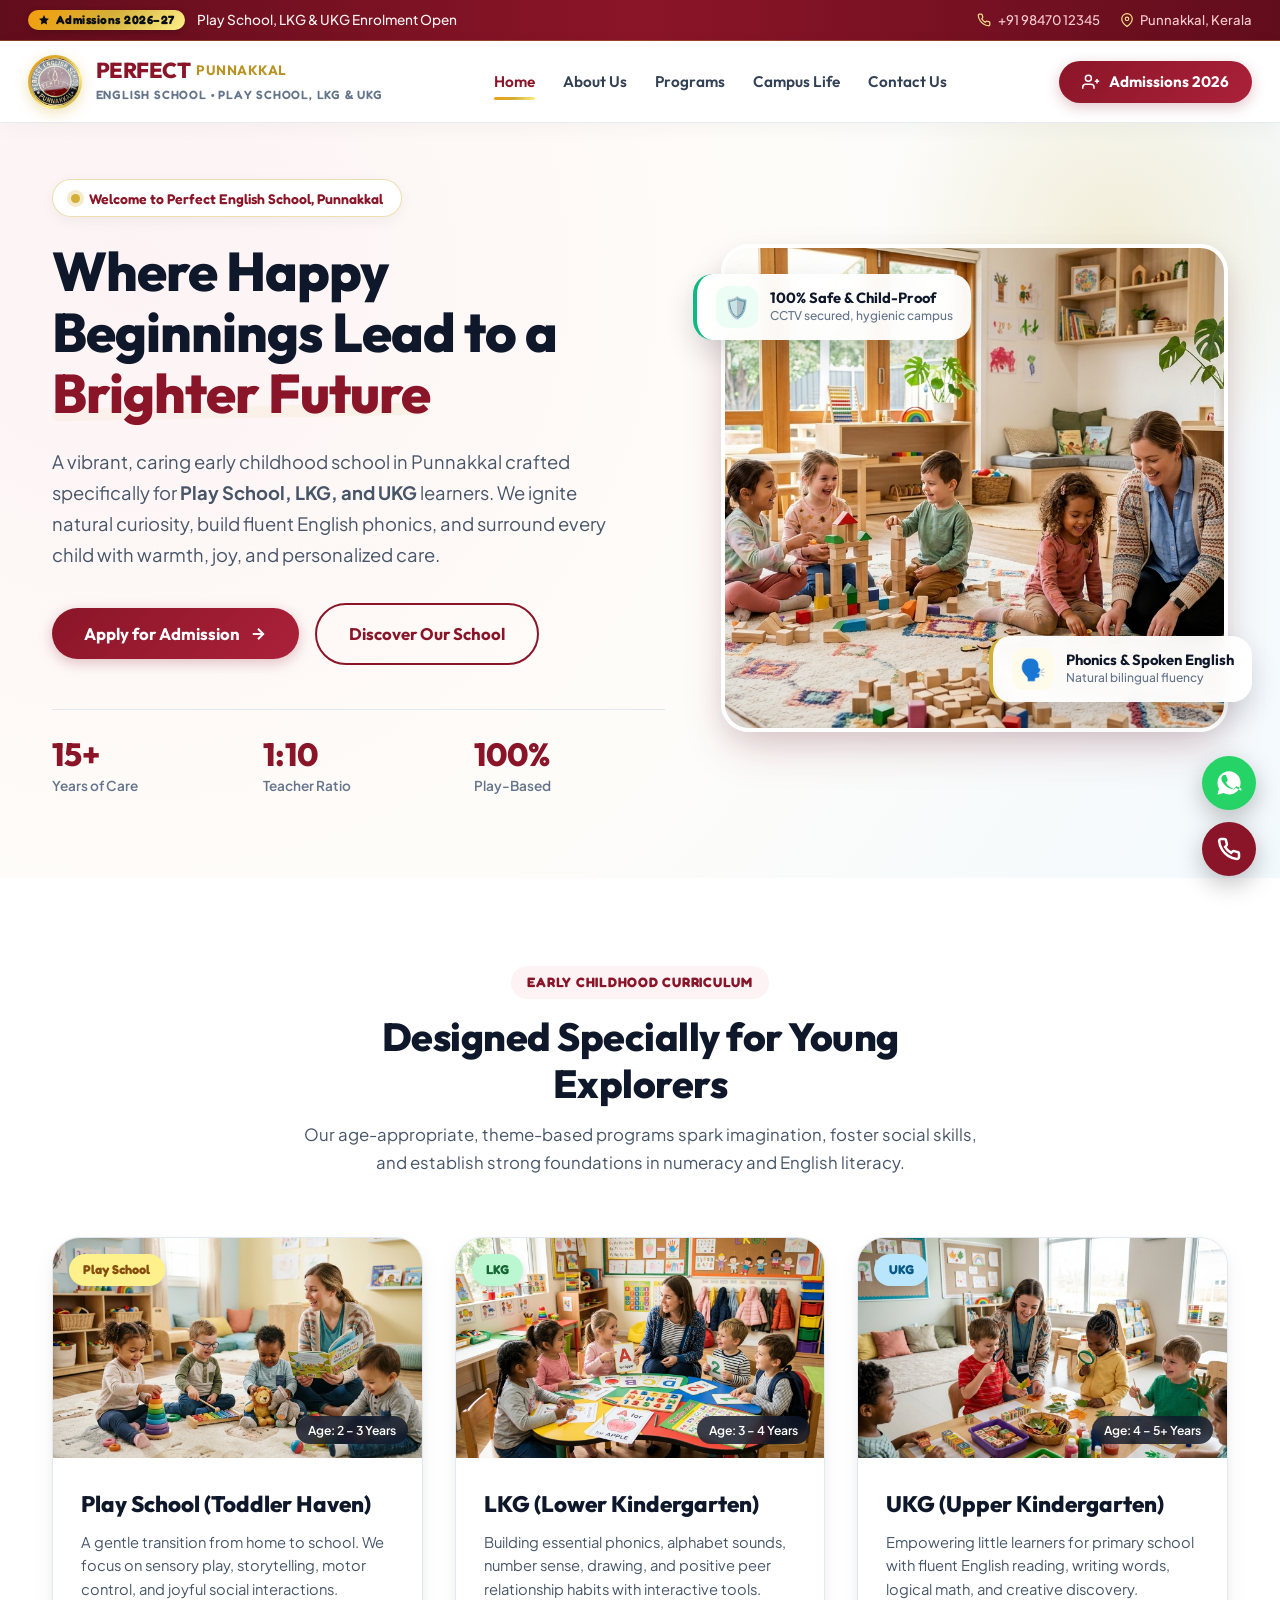
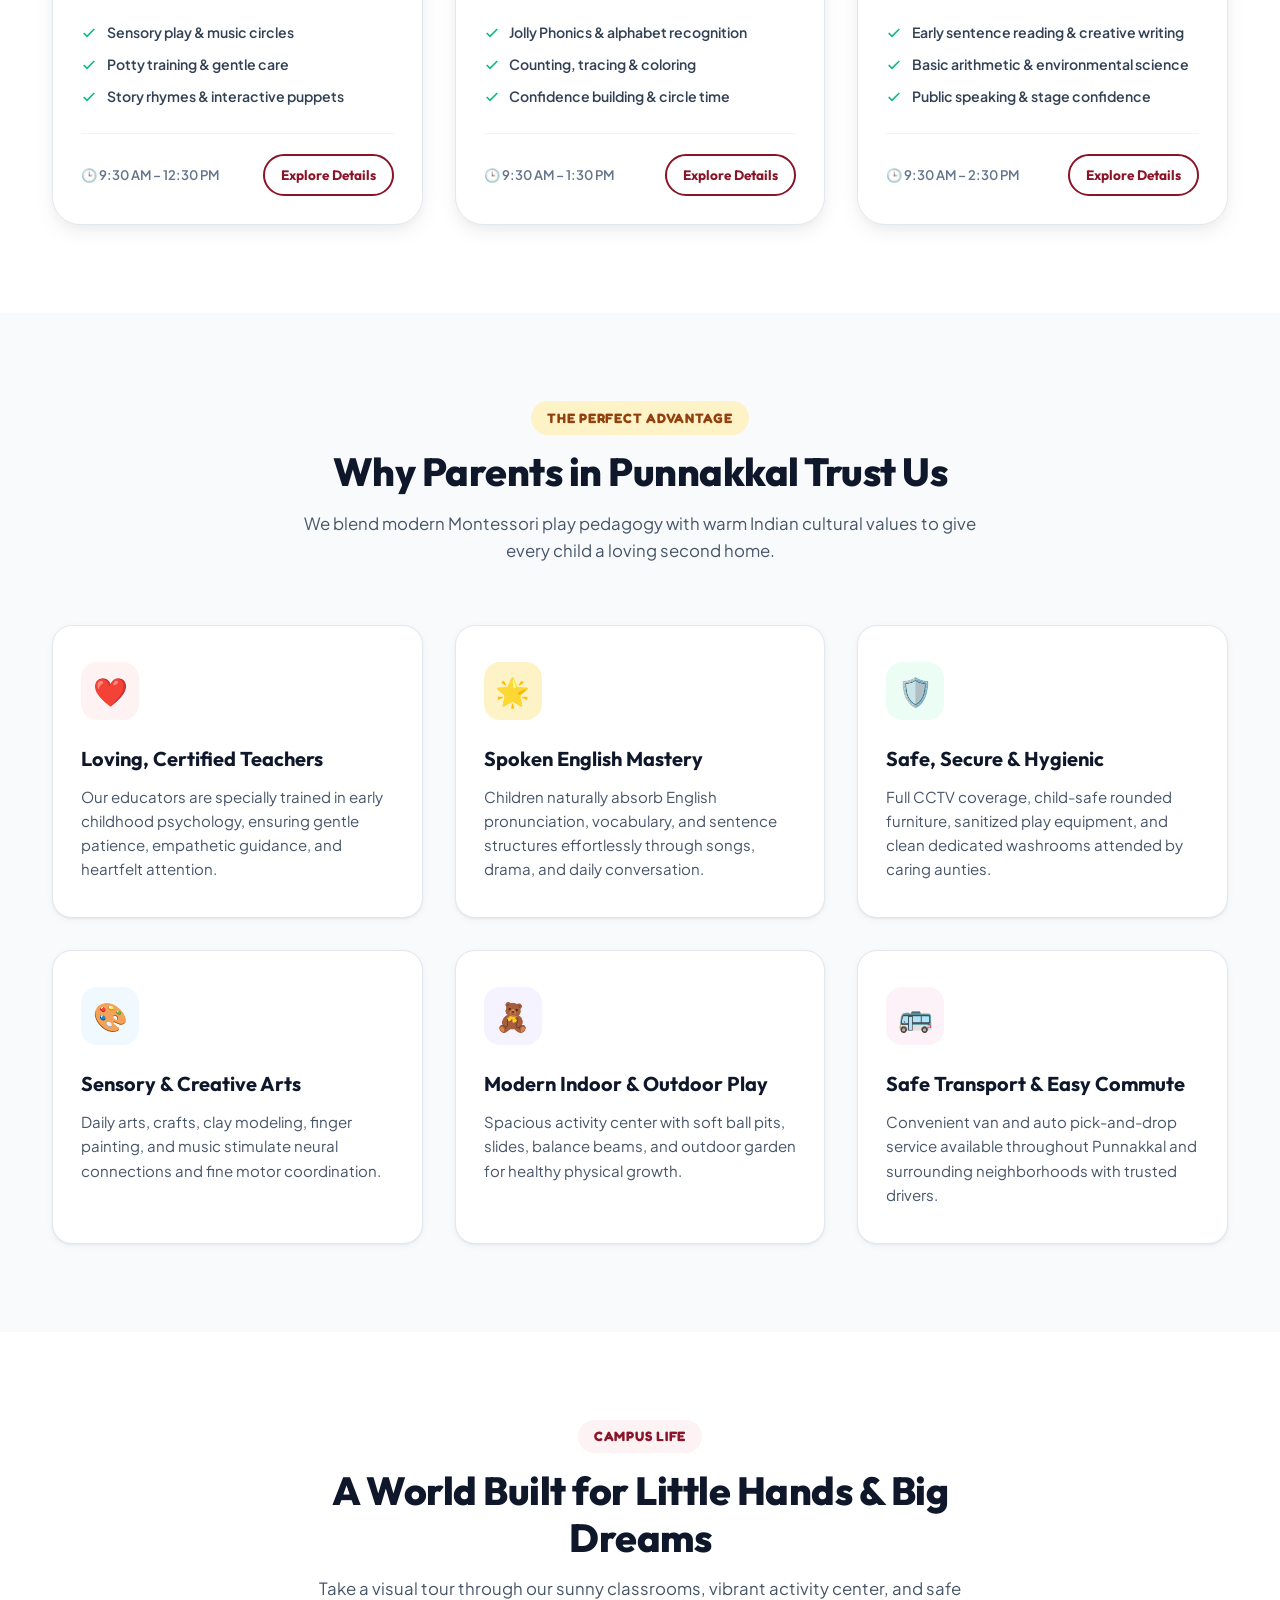
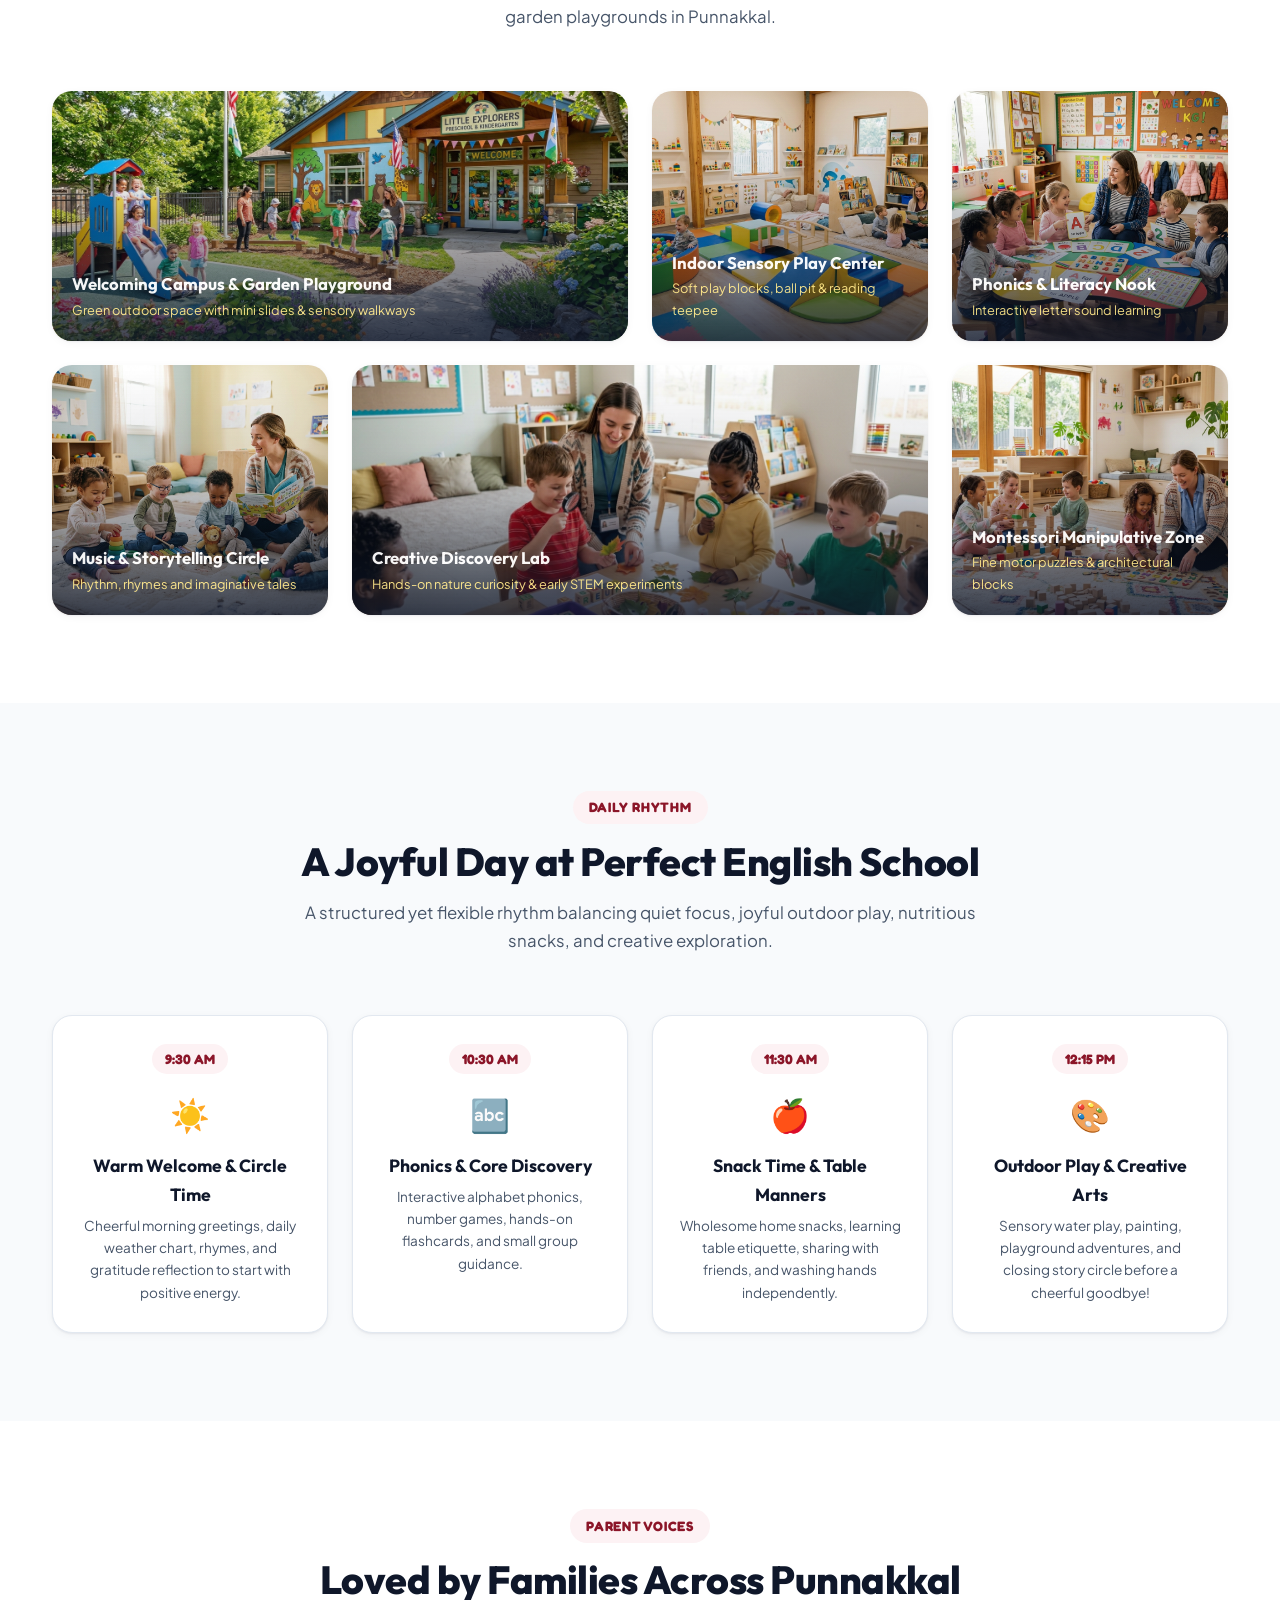
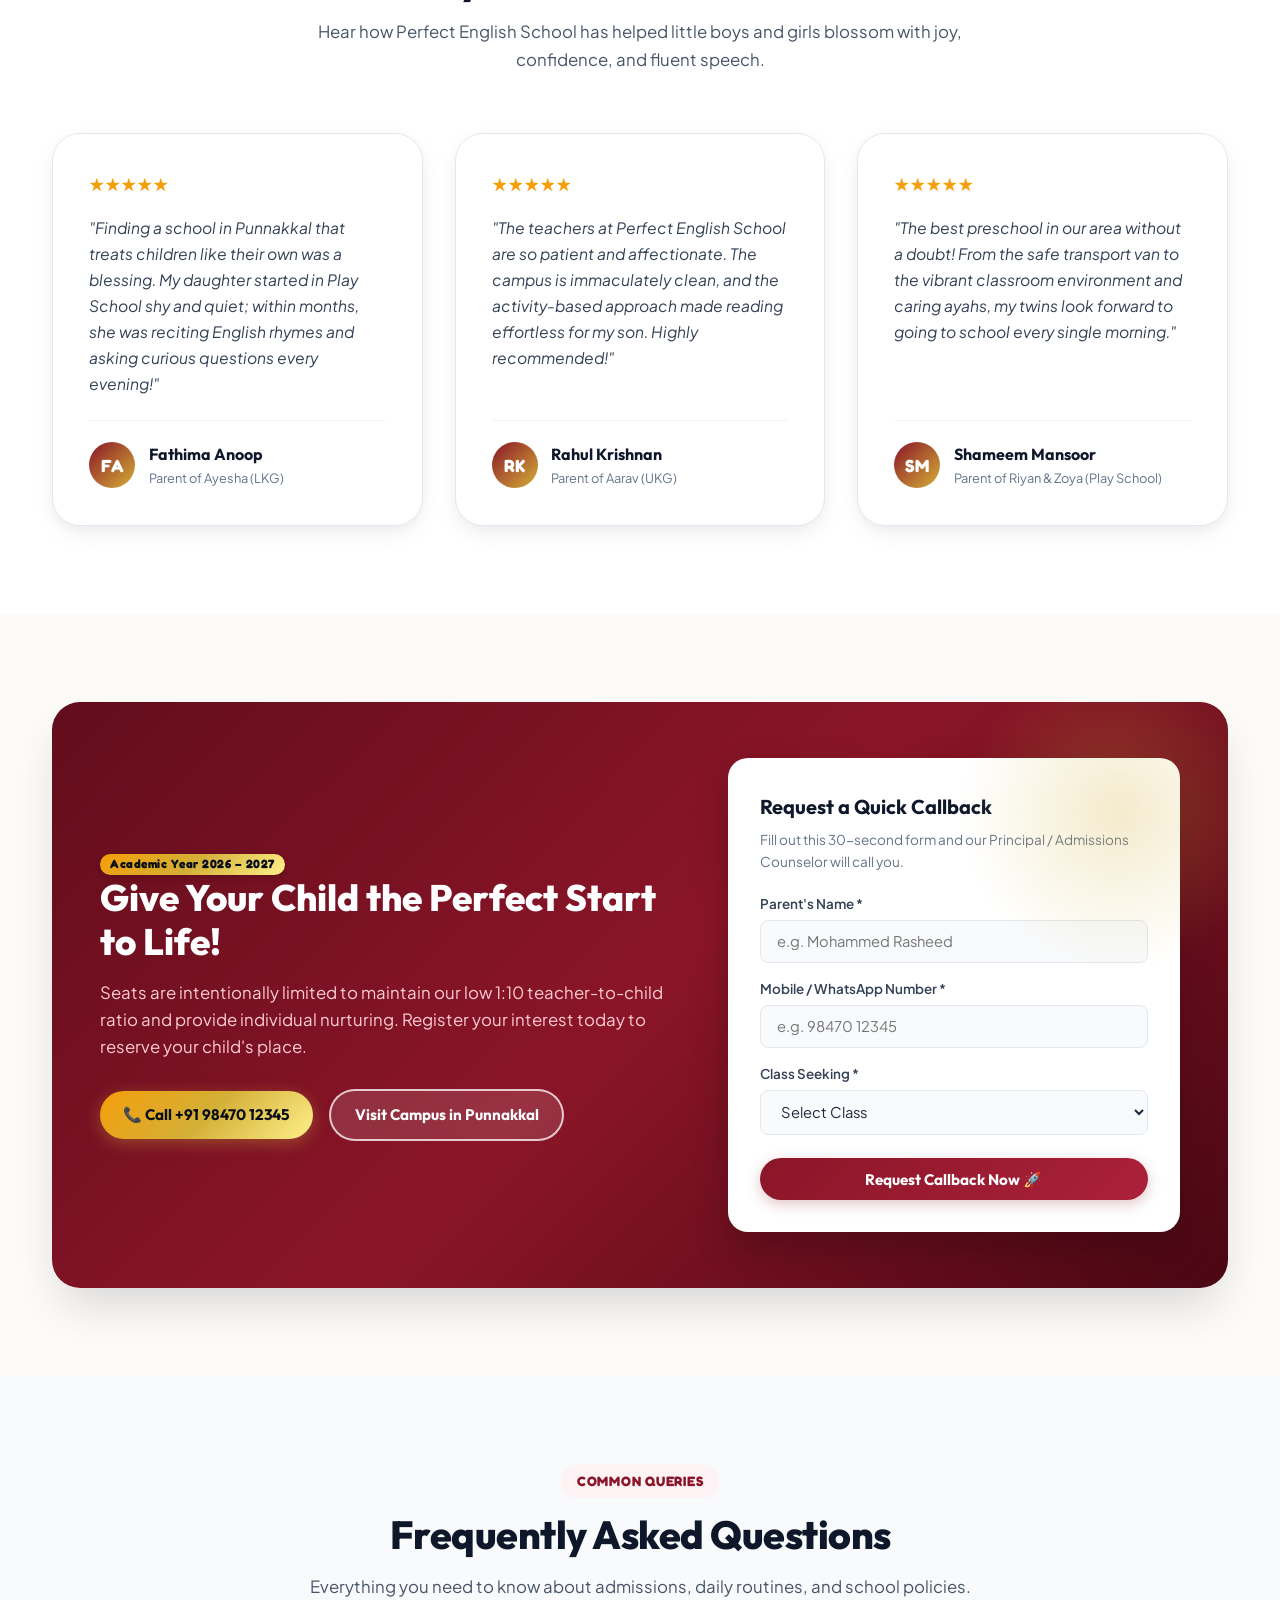
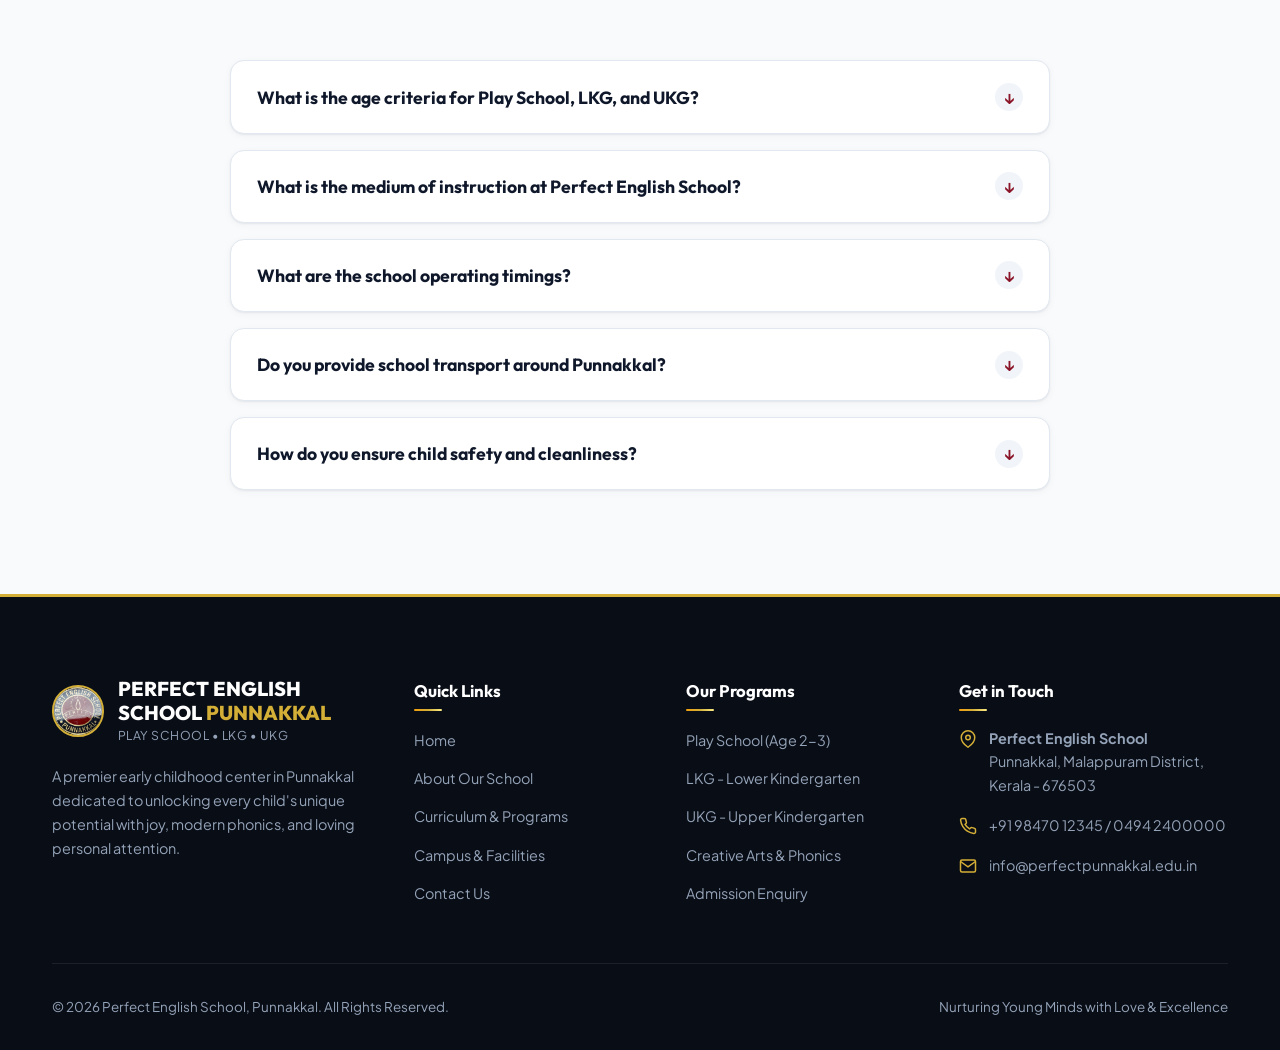
==== commit 587d78c0: "Fix mobile view layout across pages: full-width CTA buttons, responsive LKG and philosophy grids, an" ====
--- a/index.html
+++ b/index.html
@@ -494,7 +494,7 @@
           <span class="badge-tag">Academic Year 2026 – 2027</span>
           <h2>Give Your Child the Perfect Start to Life!</h2>
           <p>Seats are intentionally limited to maintain our low 1:10 teacher-to-child ratio and provide individual nurturing. Register your interest today to reserve your child's place.</p>
-          <div style="display: flex; gap: 1rem; flex-wrap: wrap;">
+          <div class="cta-btn-group">
             <a href="tel:+919847012345" class="btn btn-gold">
               📞 Call +91 98470 12345
             </a>
--- a/assets/css/style.css
+++ b/assets/css/style.css
@@ -1309,6 +1309,18 @@
   font-size: 1.05rem;
   line-height: 1.6;
   margin-bottom: 1.75rem;
+}
+
+.cta-btn-group {
+  display: flex;
+  align-items: center;
+  gap: 1rem;
+  flex-wrap: wrap;
+}
+
+.cta-banner-action {
+  grid-template-columns: 1fr auto;
+  text-align: left;
 }
 
 .cta-quick-form {
@@ -2183,12 +2195,24 @@
     padding: 2.5rem 2rem;
   }
 
+  .cta-banner-action {
+    grid-template-columns: 1fr;
+    text-align: center;
+    gap: 1.5rem;
+  }
+
   .about-intro-grid {
-    grid-template-columns: 1fr;
+    grid-template-columns: 1fr !important;
   }
 
   .values-grid {
     grid-template-columns: repeat(2, 1fr);
+  }
+
+  .vision-mission-grid {
+    grid-template-columns: 1fr;
+    gap: 1.5rem;
+    margin-top: 2rem;
   }
 
   .contact-grid {
@@ -2216,6 +2240,23 @@
 
   .hero-media-wrapper img {
     height: 320px;
+  }
+
+  .hero-cta-group {
+    display: flex;
+    flex-direction: column;
+    width: 100%;
+    gap: 0.75rem;
+    margin-bottom: 2rem;
+  }
+
+  .hero-cta-group .btn {
+    width: 100%;
+    justify-content: center;
+    text-align: center;
+    padding: 0.85rem 1.5rem;
+    font-size: 1rem;
+    box-sizing: border-box;
   }
 
   .floating-badge {
@@ -2233,16 +2274,114 @@
     grid-template-columns: 1fr;
   }
 
+  .gallery-grid {
+    grid-template-columns: 1fr;
+    gap: 1.25rem;
+  }
+
+  .gallery-card,
+  .gallery-card.featured {
+    grid-column: span 1;
+    height: 230px;
+  }
+
   .timeline-grid {
     grid-template-columns: 1fr;
   }
 
+  .cta-banner {
+    padding: 2.25rem 1.5rem;
+    grid-template-columns: 1fr !important;
+  }
+
+  .cta-content {
+    text-align: center;
+  }
+
+  .cta-content .badge-tag {
+    margin-bottom: 0.75rem;
+  }
+
+  .cta-content h2 {
+    font-size: 1.85rem;
+    line-height: 1.2;
+  }
+
+  .cta-content p {
+    font-size: 0.95rem;
+    margin-bottom: 1.5rem;
+  }
+
+  .cta-btn-group {
+    display: flex;
+    flex-direction: column;
+    width: 100%;
+    gap: 0.75rem;
+    margin-bottom: 2rem;
+  }
+
+  .cta-btn-group .btn {
+    width: 100%;
+    justify-content: center;
+    text-align: center;
+    padding: 0.85rem 1.25rem;
+    font-size: 0.95rem;
+    box-sizing: border-box;
+  }
+
+  .cta-banner-action {
+    grid-template-columns: 1fr !important;
+    text-align: center !important;
+    gap: 1.5rem;
+  }
+
+  .cta-banner-action .btn {
+    width: 100%;
+    justify-content: center;
+    text-align: center;
+  }
+
+  .about-intro-grid {
+    grid-template-columns: 1fr !important;
+    gap: 2rem;
+  }
+
+  .about-image-card img {
+    height: 280px;
+  }
+
+  .about-founder-badge {
+    bottom: 12px;
+    left: 12px;
+    right: 12px;
+    padding: 0.75rem 1rem;
+    max-width: calc(100% - 24px);
+    box-sizing: border-box;
+  }
+
+  .about-founder-badge h4 {
+    font-size: 0.92rem;
+  }
+
+  .about-founder-badge p {
+    font-size: 0.75rem;
+  }
+
   .form-row {
     grid-template-columns: 1fr;
   }
 
   .values-grid {
     grid-template-columns: 1fr;
+  }
+
+  .vision-mission-grid {
+    grid-template-columns: 1fr;
+    gap: 1.25rem;
+  }
+
+  .vm-box {
+    padding: 1.75rem 1.25rem;
   }
 
   .footer-grid {
@@ -2286,19 +2425,7 @@
   }
 }
 
-@media (max-width: 440px) {
-  .top-bar-left {
-    flex-direction: column;
-    gap: 0.25rem;
-  }
-
-  .top-bar-text {
-    font-size: 0.73rem;
-  }
-}
-
 @media (max-width: 580px) {
-
   .container {
     padding-left: 1.25rem;
     padding-right: 1.25rem;
@@ -2345,21 +2472,6 @@
   .hero-lead {
     font-size: 0.98rem;
     margin-bottom: 1.5rem;
-  }
-
-  .hero-cta-group {
-    flex-direction: column;
-    width: 100%;
-    gap: 0.75rem;
-    margin-bottom: 2rem;
-  }
-
-  .hero-cta-group .btn {
-    width: 100%;
-    justify-content: center;
-    text-align: center;
-    padding: 0.85rem 1.5rem;
-    font-size: 1rem;
   }
 
   .hero-stats {
@@ -2419,3 +2531,14 @@
     height: 44px;
   }
 }
+
+@media (max-width: 440px) {
+  .top-bar-left {
+    flex-direction: column;
+    gap: 0.25rem;
+  }
+
+  .top-bar-text {
+    font-size: 0.73rem;
+  }
+}
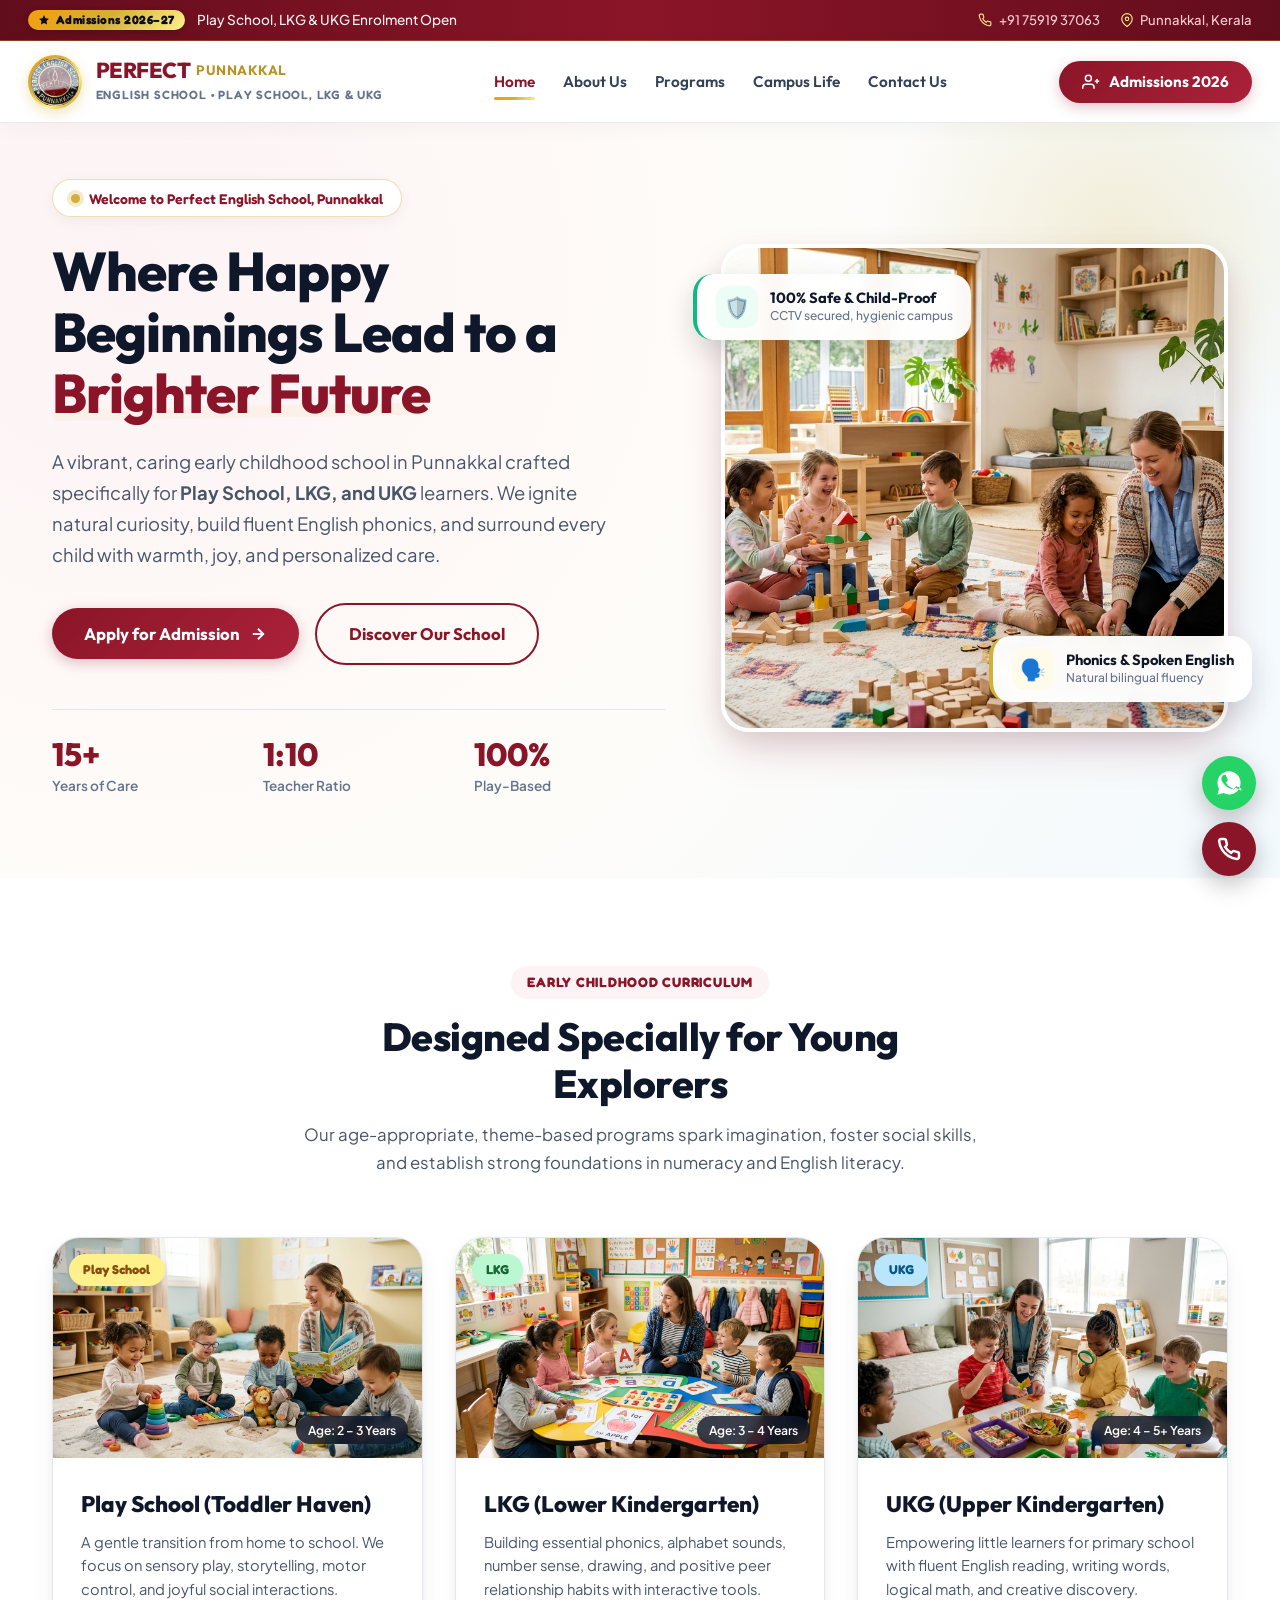
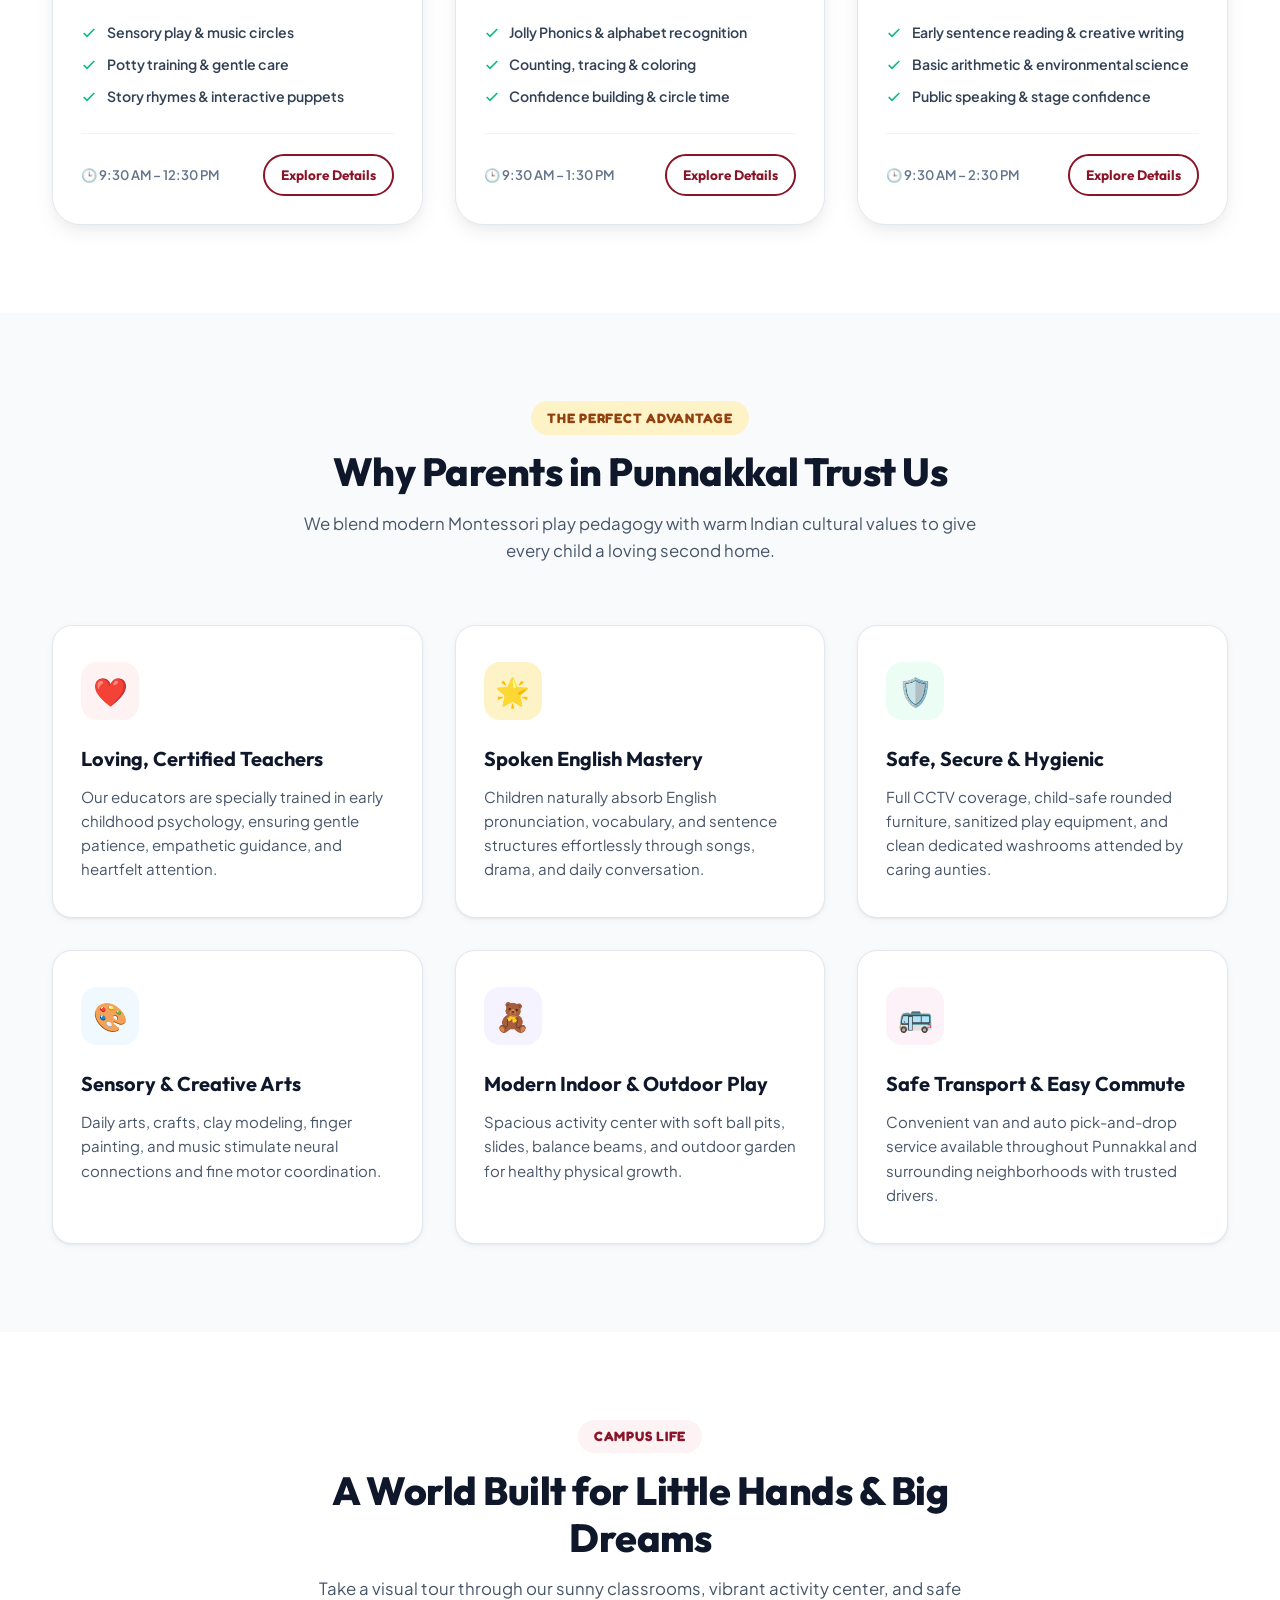
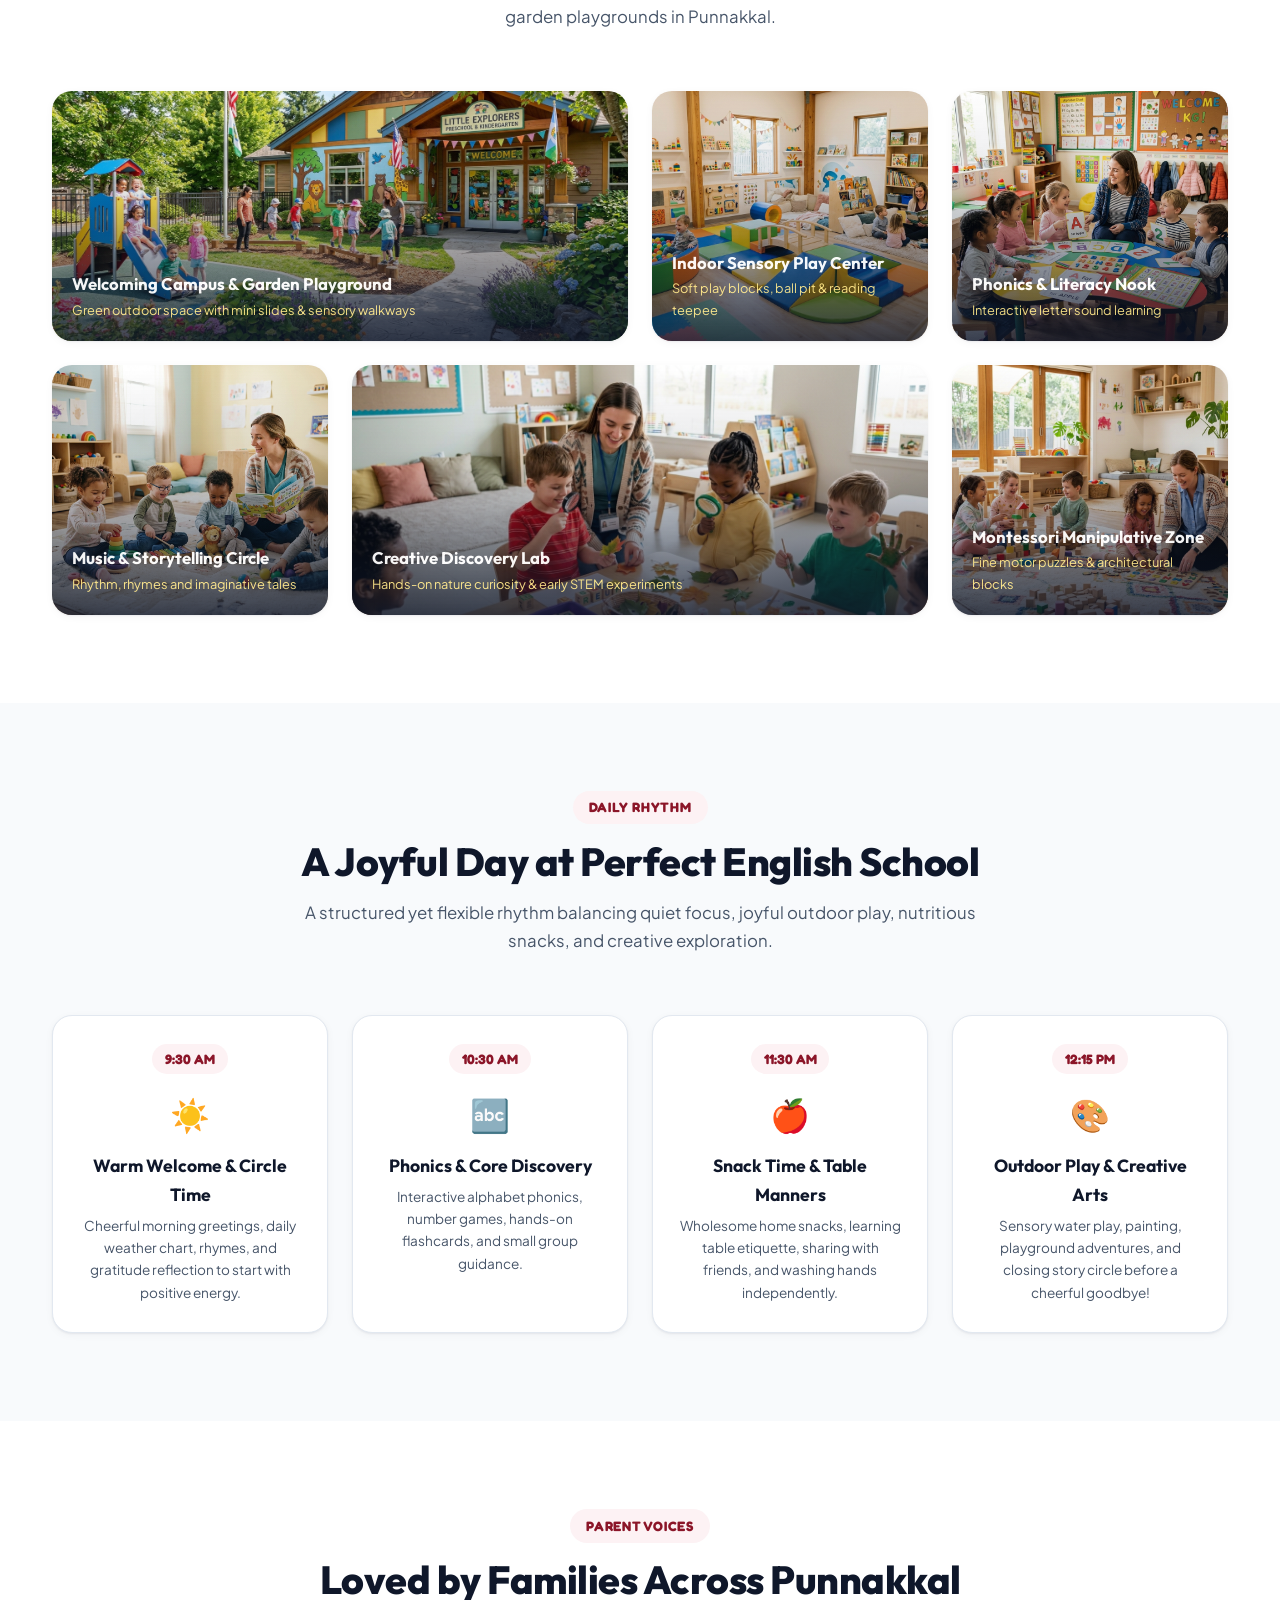
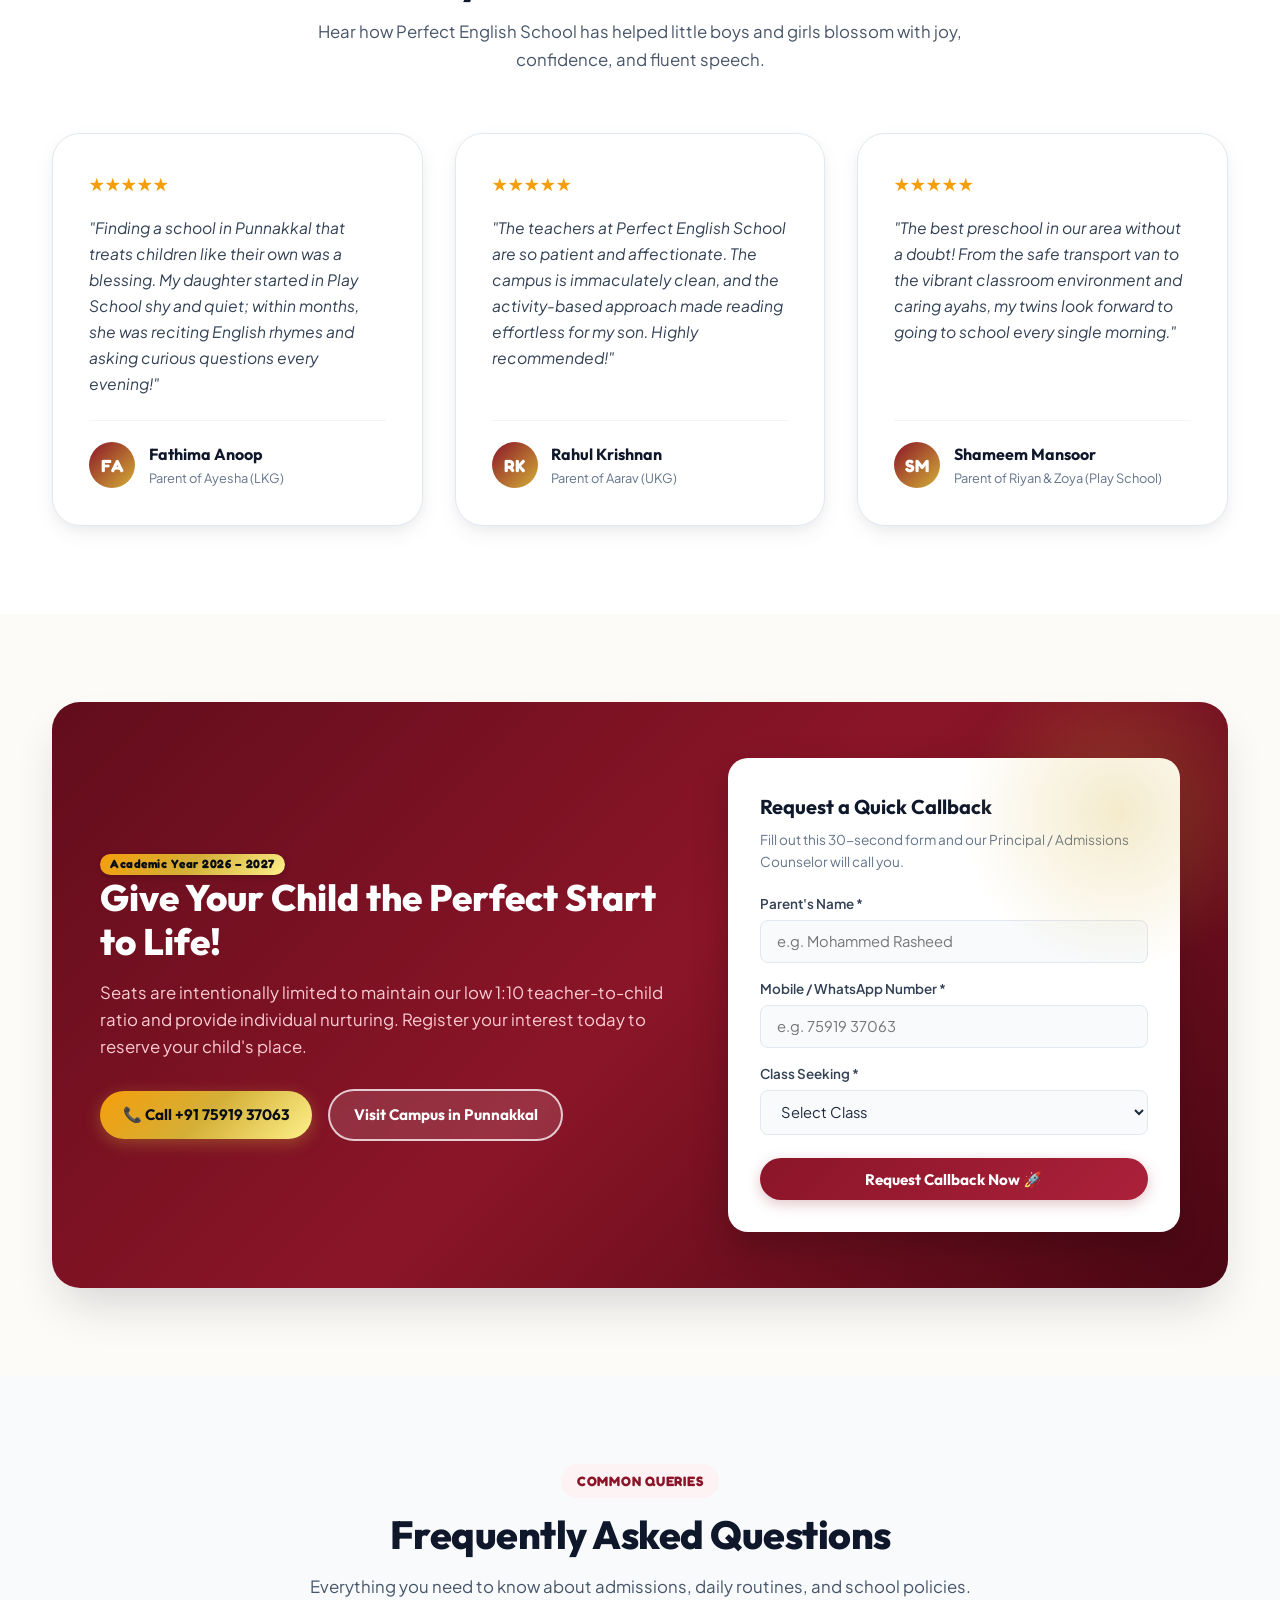
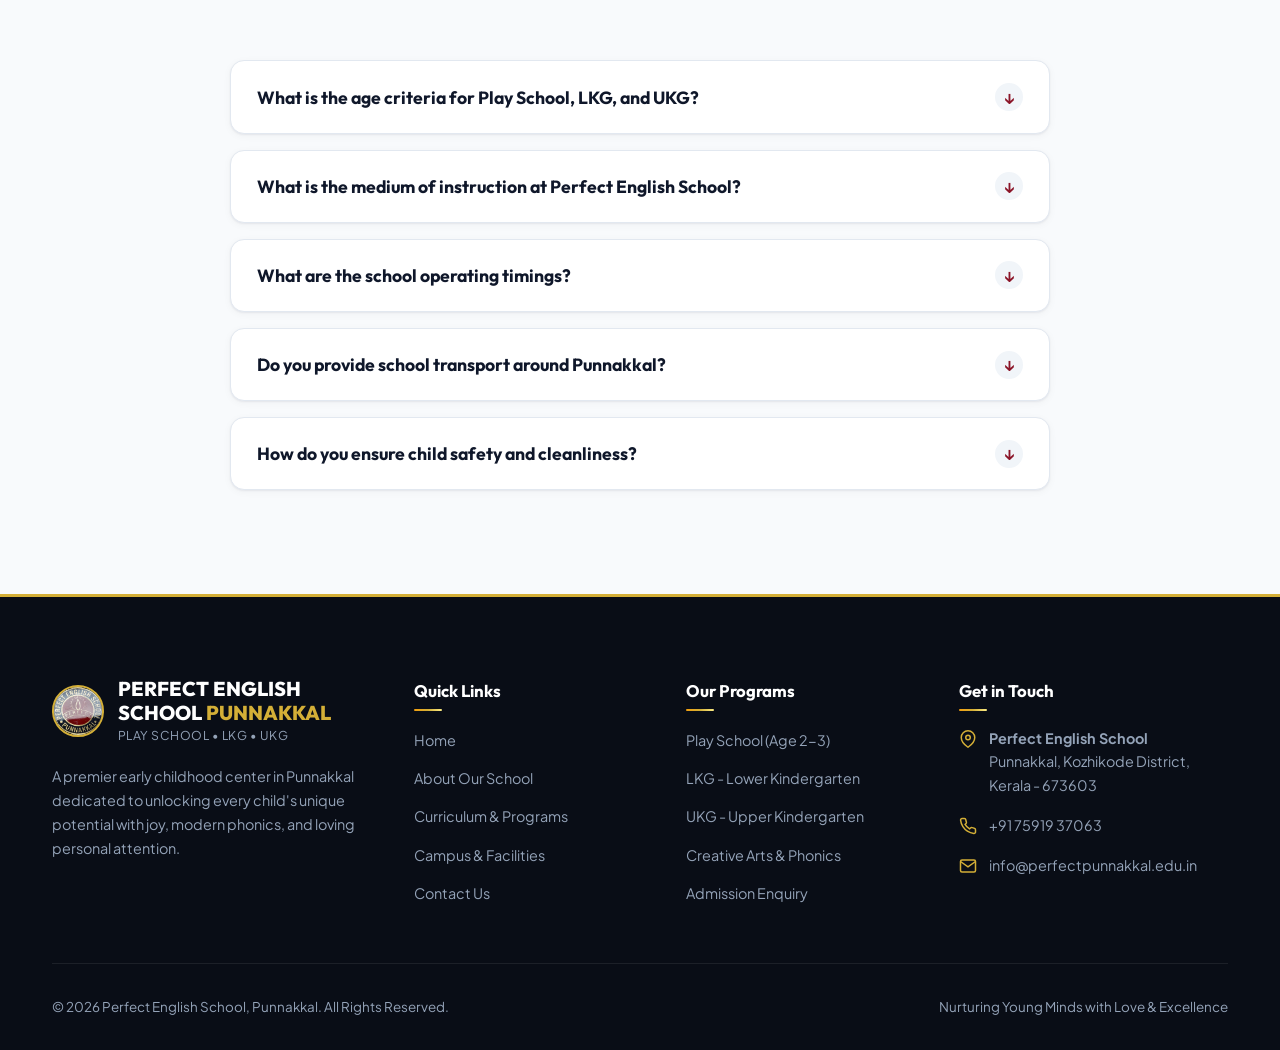
==== commit d97bd946: "Update phone number to 7591937063, pin code to 673603, and district to Kozhikode" ====
--- a/index.html
+++ b/index.html
@@ -5,7 +5,7 @@
   <meta name="viewport" content="width=device-width, initial-scale=1.0">
   <title>Perfect English School Punnakkal | Best Play School, LKG & UKG in Punnakkal</title>
   <meta name="description" content="Welcome to Perfect English School, Punnakkal. Nurturing young minds through modern Play School, LKG, and UKG education. Safe campus, English phonics, loving teachers, and activity-based learning.">
-  <meta name="keywords" content="Perfect English School Punnakkal, Play school Punnakkal, LKG UKG school Punnakkal, preschool Malappuram Kerala, kindergarten Punnakkal">
+  <meta name="keywords" content="Perfect English School Punnakkal, Play school Punnakkal, LKG UKG school Punnakkal, preschool Kozhikode Kerala, kindergarten Punnakkal">
   <meta property="og:title" content="Perfect English School Punnakkal | Play School, LKG & UKG">
   <meta property="og:description" content="A warm, modern early childhood learning haven in Punnakkal for Play School, LKG, and UKG. Admissions open!">
   <meta property="og:image" content="assets/images/school-logo.jpg">
@@ -25,9 +25,9 @@
         <span class="top-bar-text">Play School, LKG &amp; UKG Enrolment Open</span>
       </div>
       <div class="top-bar-right">
-        <a href="tel:+919847000000" class="top-bar-link">
+        <a href="tel:+917591937063" class="top-bar-link">
           <svg viewBox="0 0 24 24" fill="none" stroke="currentColor" stroke-width="2"><path d="M22 16.92v3a2 2 0 0 1-2.18 2 19.79 19.79 0 0 1-8.63-3.07 19.5 19.5 0 0 1-6-6 19.79 19.79 0 0 1-3.07-8.67A2 2 0 0 1 4.11 2h3a2 2 0 0 1 2 1.72 12.84 12.84 0 0 0 .7 2.81 2 2 0 0 1-.45 2.11L8.09 9.91a16 16 0 0 0 6 6l1.27-1.27a2 2 0 0 1 2.11-.45 12.84 12.84 0 0 0 2.81.7A2 2 0 0 1 22 16.92z"/></svg>
-          +91 98470 12345
+          +91 75919 37063
         </a>
         <a href="https://maps.google.com" target="_blank" class="top-bar-link">
           <svg viewBox="0 0 24 24" fill="none" stroke="currentColor" stroke-width="2"><path d="M21 10c0 7-9 13-9 13s-9-6-9-13a9 9 0 0 1 18 0z"/><circle cx="12" cy="10" r="3"/></svg>
@@ -77,8 +77,8 @@
 
         <!-- Mobile Drawer Contacts -->
         <div class="drawer-contacts">
-          <a href="tel:+919847012345" class="drawer-contact-pill">📞 Call: +91 98470 12345</a>
-          <a href="https://wa.me/919847012345" target="_blank" class="drawer-contact-pill whatsapp">💬 WhatsApp Us</a>
+          <a href="tel:+917591937063" class="drawer-contact-pill">📞 Call: +91 75919 37063</a>
+          <a href="https://wa.me/917591937063" target="_blank" class="drawer-contact-pill whatsapp">💬 WhatsApp Us</a>
         </div>
       </nav>
 
@@ -495,8 +495,8 @@
           <h2>Give Your Child the Perfect Start to Life!</h2>
           <p>Seats are intentionally limited to maintain our low 1:10 teacher-to-child ratio and provide individual nurturing. Register your interest today to reserve your child's place.</p>
           <div class="cta-btn-group">
-            <a href="tel:+919847012345" class="btn btn-gold">
-              📞 Call +91 98470 12345
+            <a href="tel:+917591937063" class="btn btn-gold">
+              📞 Call +91 75919 37063
             </a>
             <a href="contact.html" class="btn btn-outline-white">
               Visit Campus in Punnakkal
@@ -514,7 +514,7 @@
             </div>
             <div class="form-group">
               <label class="form-label" for="quickPhone">Mobile / WhatsApp Number *</label>
-              <input type="tel" id="quickPhone" class="form-control" placeholder="e.g. 98470 12345" required>
+              <input type="tel" id="quickPhone" class="form-control" placeholder="e.g. 75919 37063" required>
             </div>
             <div class="form-group">
               <label class="form-label" for="quickClass">Class Seeking *</label>
@@ -652,12 +652,12 @@
             <svg viewBox="0 0 24 24" fill="none" stroke="currentColor" stroke-width="2"><path d="M21 10c0 7-9 13-9 13s-9-6-9-13a9 9 0 0 1 18 0z"/><circle cx="12" cy="10" r="3"/></svg>
             <div>
               <strong>Perfect English School</strong><br>
-              Punnakkal, Malappuram District, Kerala - 676503
+              Punnakkal, Kozhikode District, Kerala - 673603
             </div>
           </div>
           <div class="footer-contact-item">
             <svg viewBox="0 0 24 24" fill="none" stroke="currentColor" stroke-width="2"><path d="M22 16.92v3a2 2 0 0 1-2.18 2 19.79 19.79 0 0 1-8.63-3.07 19.5 19.5 0 0 1-6-6 19.79 19.79 0 0 1-3.07-8.67A2 2 0 0 1 4.11 2h3a2 2 0 0 1 2 1.72 12.84 12.84 0 0 0 .7 2.81 2 2 0 0 1-.45 2.11L8.09 9.91a16 16 0 0 0 6 6l1.27-1.27a2 2 0 0 1 2.11-.45 12.84 12.84 0 0 0 2.81.7A2 2 0 0 1 22 16.92z"/></svg>
-            <div>+91 98470 12345 / 0494 2400000</div>
+            <div><a href="tel:+917591937063" style="color: inherit; text-decoration: none;">+91 75919 37063</a></div>
           </div>
           <div class="footer-contact-item">
             <svg viewBox="0 0 24 24" fill="none" stroke="currentColor" stroke-width="2"><path d="M4 4h16c1.1 0 2 .9 2 2v12c0 1.1-.9 2-2 2H4c-1.1 0-2-.9-2-2V6c0-1.1.9-2 2-2z"/><polyline points="22,6 12,13 2,6"/></svg>
@@ -675,13 +675,13 @@
 
   <!-- Floating Actions (WhatsApp & Call) -->
   <div class="floating-actions">
-    <a href="https://wa.me/919847012345?text=Hello%20Perfect%20English%20School%20Punnakkal,%20I%20would%20like%20to%20enquire%20about%20admissions" target="_blank" class="fab-btn fab-whatsapp" aria-label="Chat on WhatsApp">
+    <a href="https://wa.me/917591937063?text=Hello%20Perfect%20English%20School%20Punnakkal,%20I%20would%20like%20to%20enquire%20about%20admissions" target="_blank" class="fab-btn fab-whatsapp" aria-label="Chat on WhatsApp">
       <svg width="28" height="28" viewBox="0 0 24 24" fill="currentColor">
         <path d="M12.04 2c-5.46 0-9.91 4.45-9.91 9.91 0 1.75.46 3.45 1.32 4.95L2.05 22l5.25-1.38c1.45.79 3.08 1.21 4.74 1.21 5.46 0 9.91-4.45 9.91-9.91 0-5.46-4.45-9.92-9.91-9.92zm5.82 14.07c-.24.68-1.39 1.3-1.92 1.38-.5.08-1.14.11-3.69-.93-3.26-1.33-5.35-4.63-5.51-4.85-.16-.22-1.32-1.76-1.32-3.36 0-1.6 1.05-2.39 1.42-2.71.37-.32.81-.4 1.08-.4.27 0 .54.01.78.02.25.01.59-.1.92.7.34.82 1.16 2.82 1.26 3.03.1.21.17.46.03.73-.14.27-.21.44-.42.68-.21.24-.44.54-.63.73-.21.2-.43.43-.19.84.25.42 1.1 1.81 2.37 2.94 1.63 1.45 3.01 1.9 3.44 2.11.43.21.68.18.93-.11.25-.29 1.08-1.25 1.37-1.68.29-.43.58-.36.98-.21.4.15 2.53 1.19 2.96 1.41.44.22.73.33.84.52.1.19.1 1.09-.14 1.77z"/>
       </svg>
       <span class="fab-tooltip">Chat with us on WhatsApp</span>
     </a>
-    <a href="tel:+919847012345" class="fab-btn fab-call" aria-label="Call School">
+    <a href="tel:+917591937063" class="fab-btn fab-call" aria-label="Call School">
       <svg width="24" height="24" viewBox="0 0 24 24" fill="none" stroke="currentColor" stroke-width="2.5"><path d="M22 16.92v3a2 2 0 0 1-2.18 2 19.79 19.79 0 0 1-8.63-3.07 19.5 19.5 0 0 1-6-6 19.79 19.79 0 0 1-3.07-8.67A2 2 0 0 1 4.11 2h3a2 2 0 0 1 2 1.72 12.84 12.84 0 0 0 .7 2.81 2 2 0 0 1-.45 2.11L8.09 9.91a16 16 0 0 0 6 6l1.27-1.27a2 2 0 0 1 2.11-.45 12.84 12.84 0 0 0 2.81.7A2 2 0 0 1 22 16.92z"/></svg>
       <span class="fab-tooltip">Direct Call</span>
     </a>
@@ -704,7 +704,7 @@
           </div>
           <div class="form-group">
             <label class="form-label" for="phoneNum">Phone / WhatsApp Number *</label>
-            <input type="tel" id="phoneNum" class="form-control" placeholder="e.g. 98470 12345" required>
+            <input type="tel" id="phoneNum" class="form-control" placeholder="e.g. 75919 37063" required>
           </div>
         </div>
 
